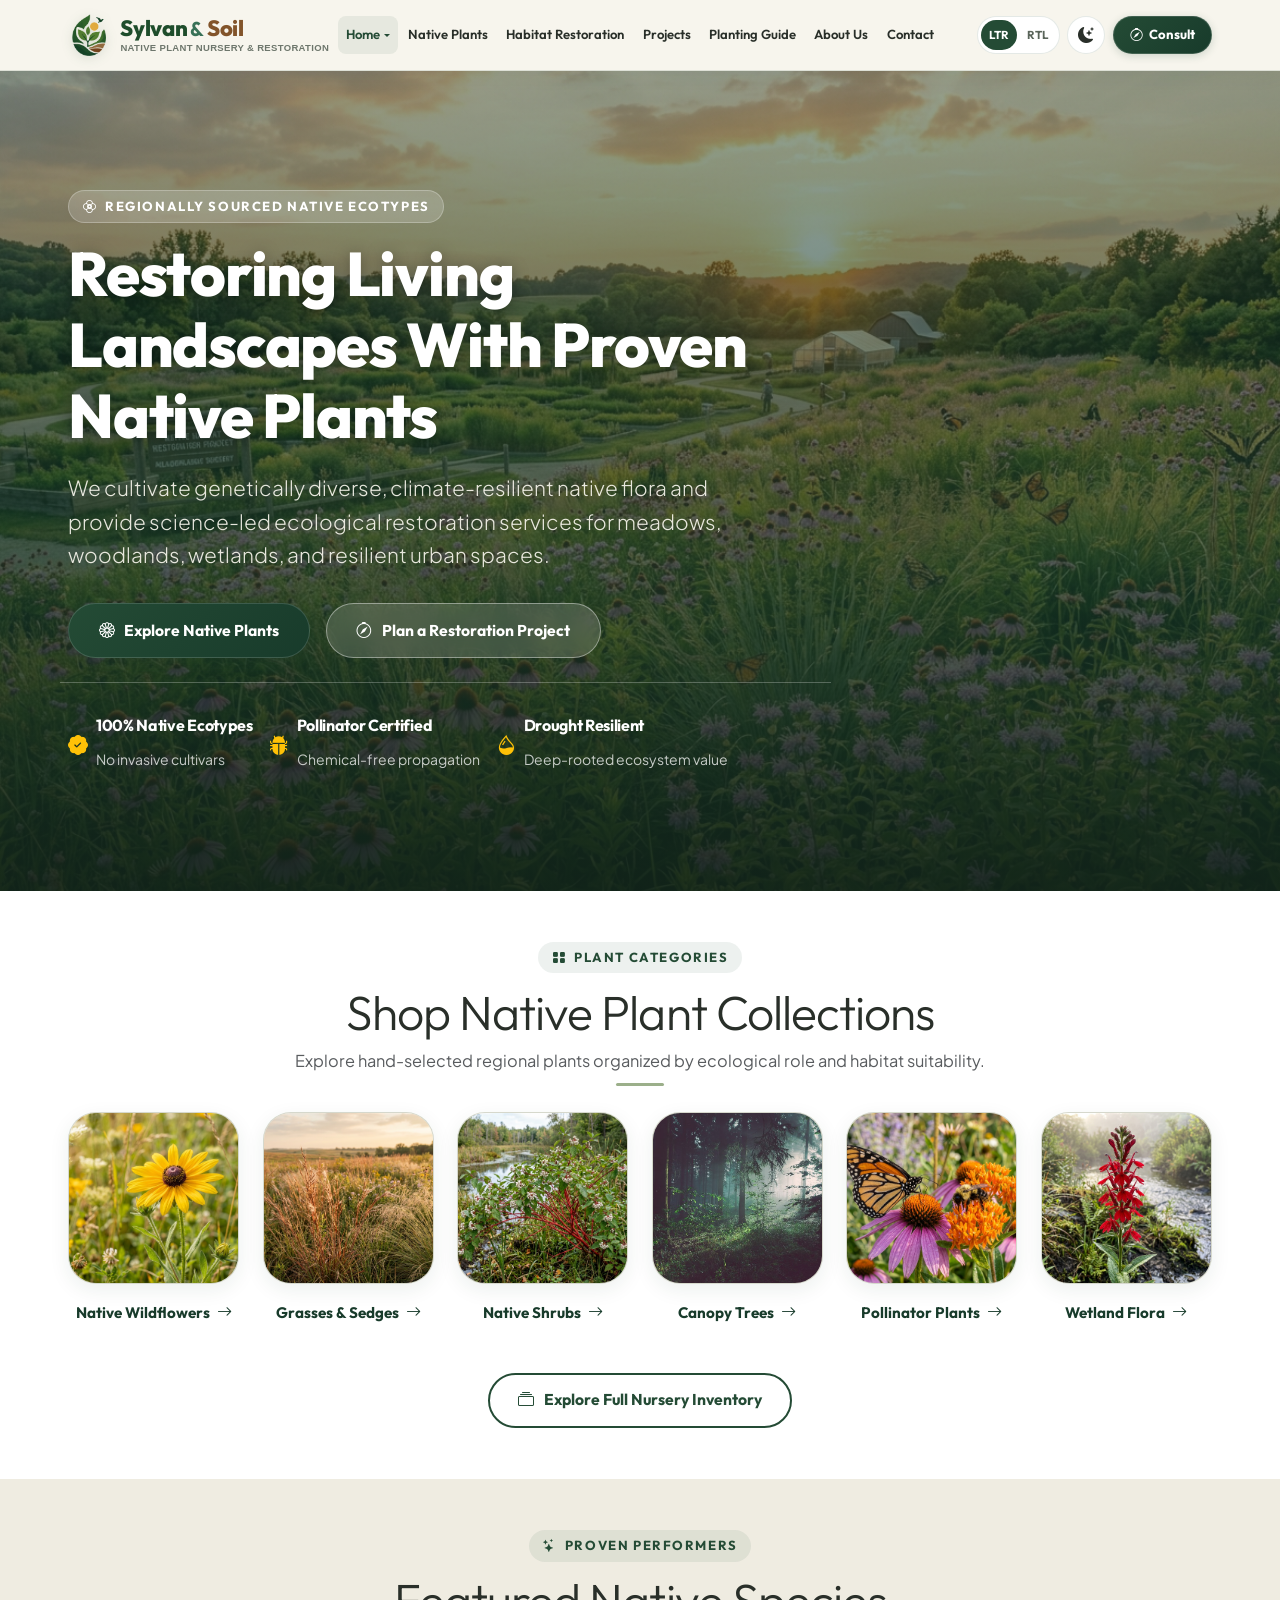
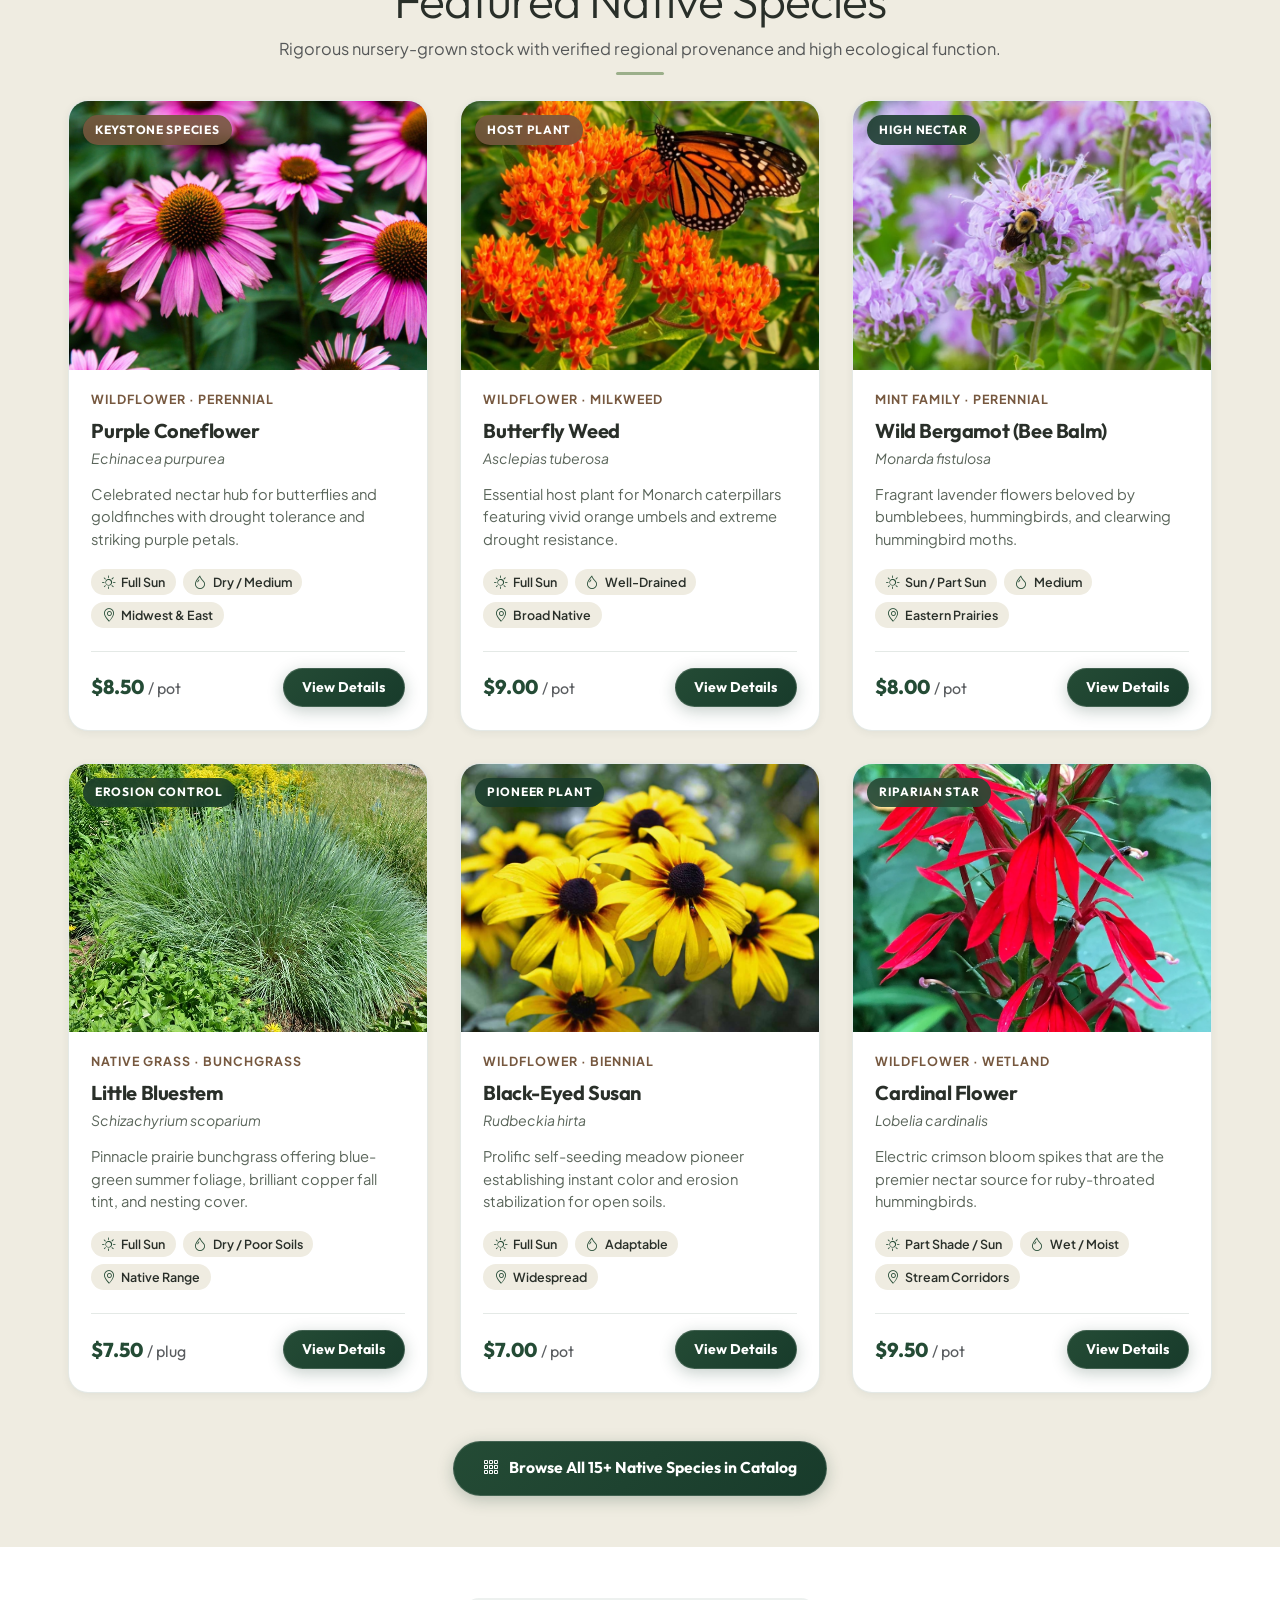
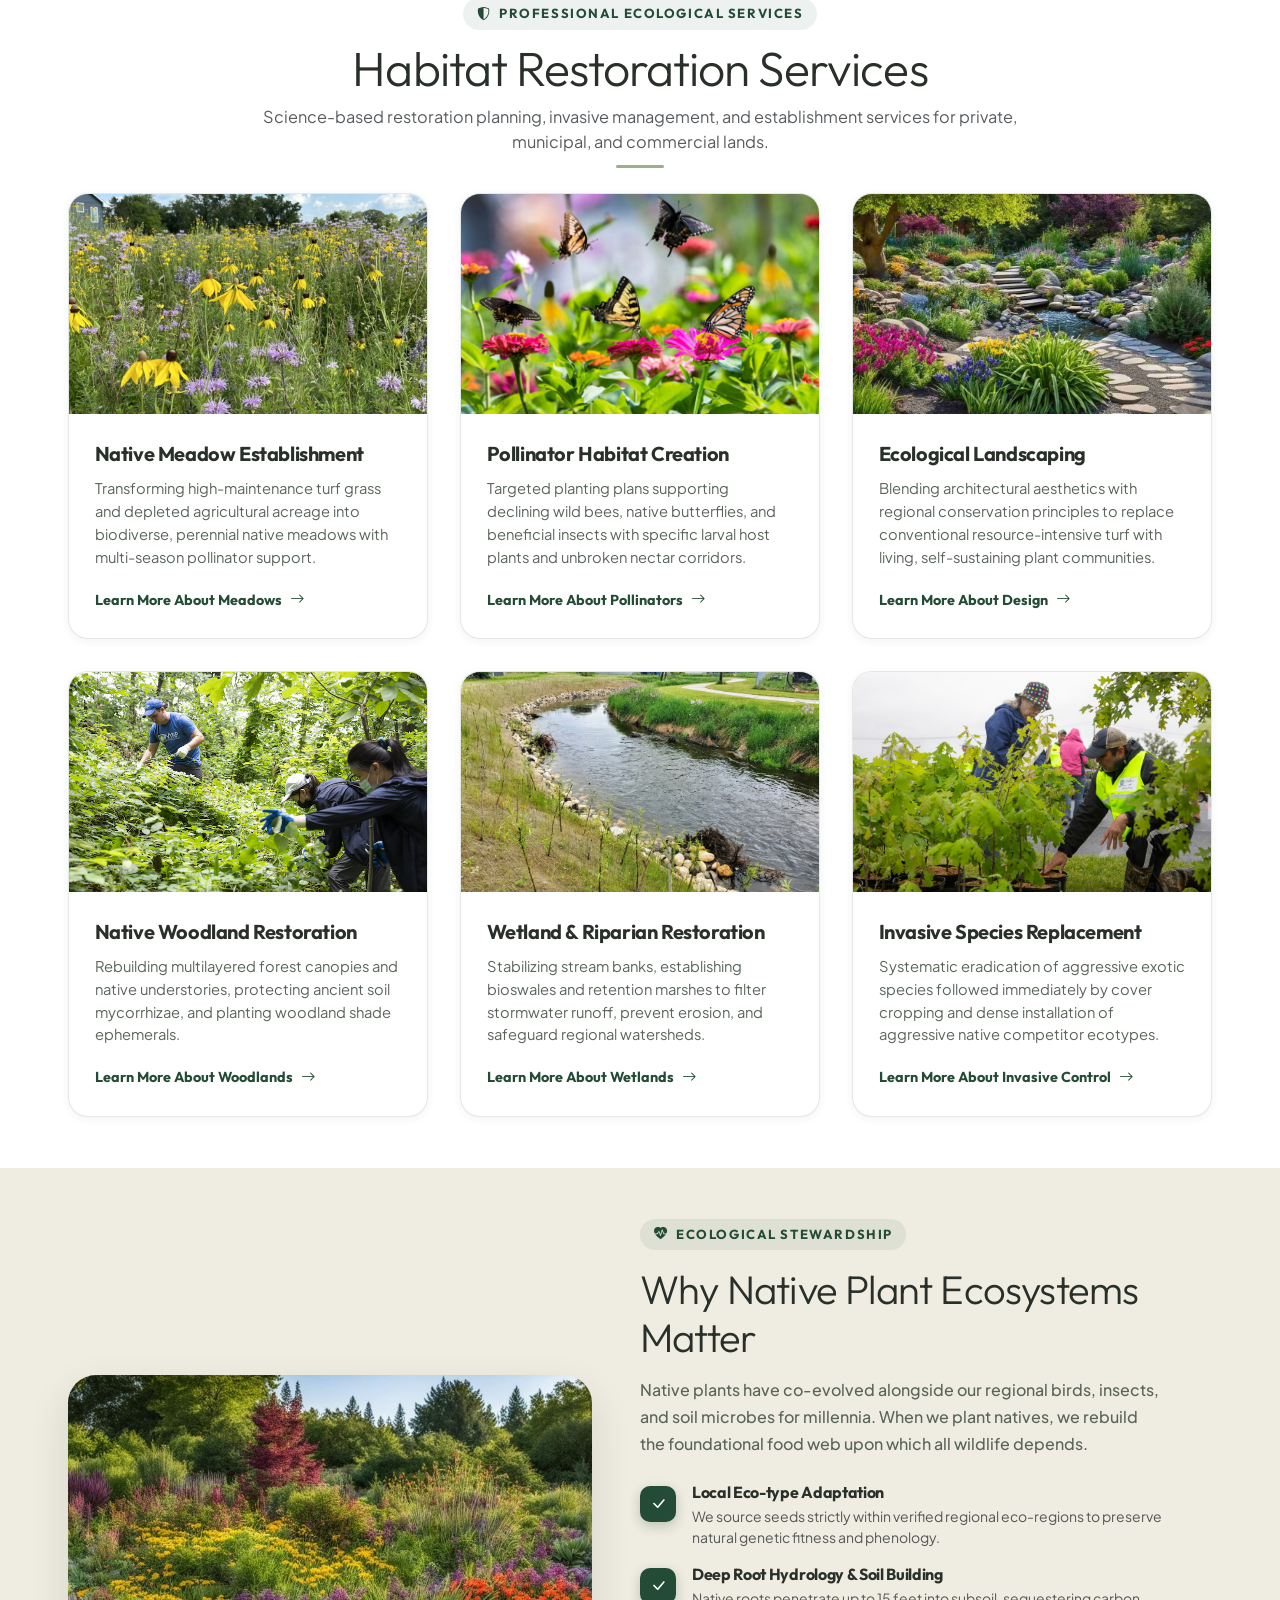
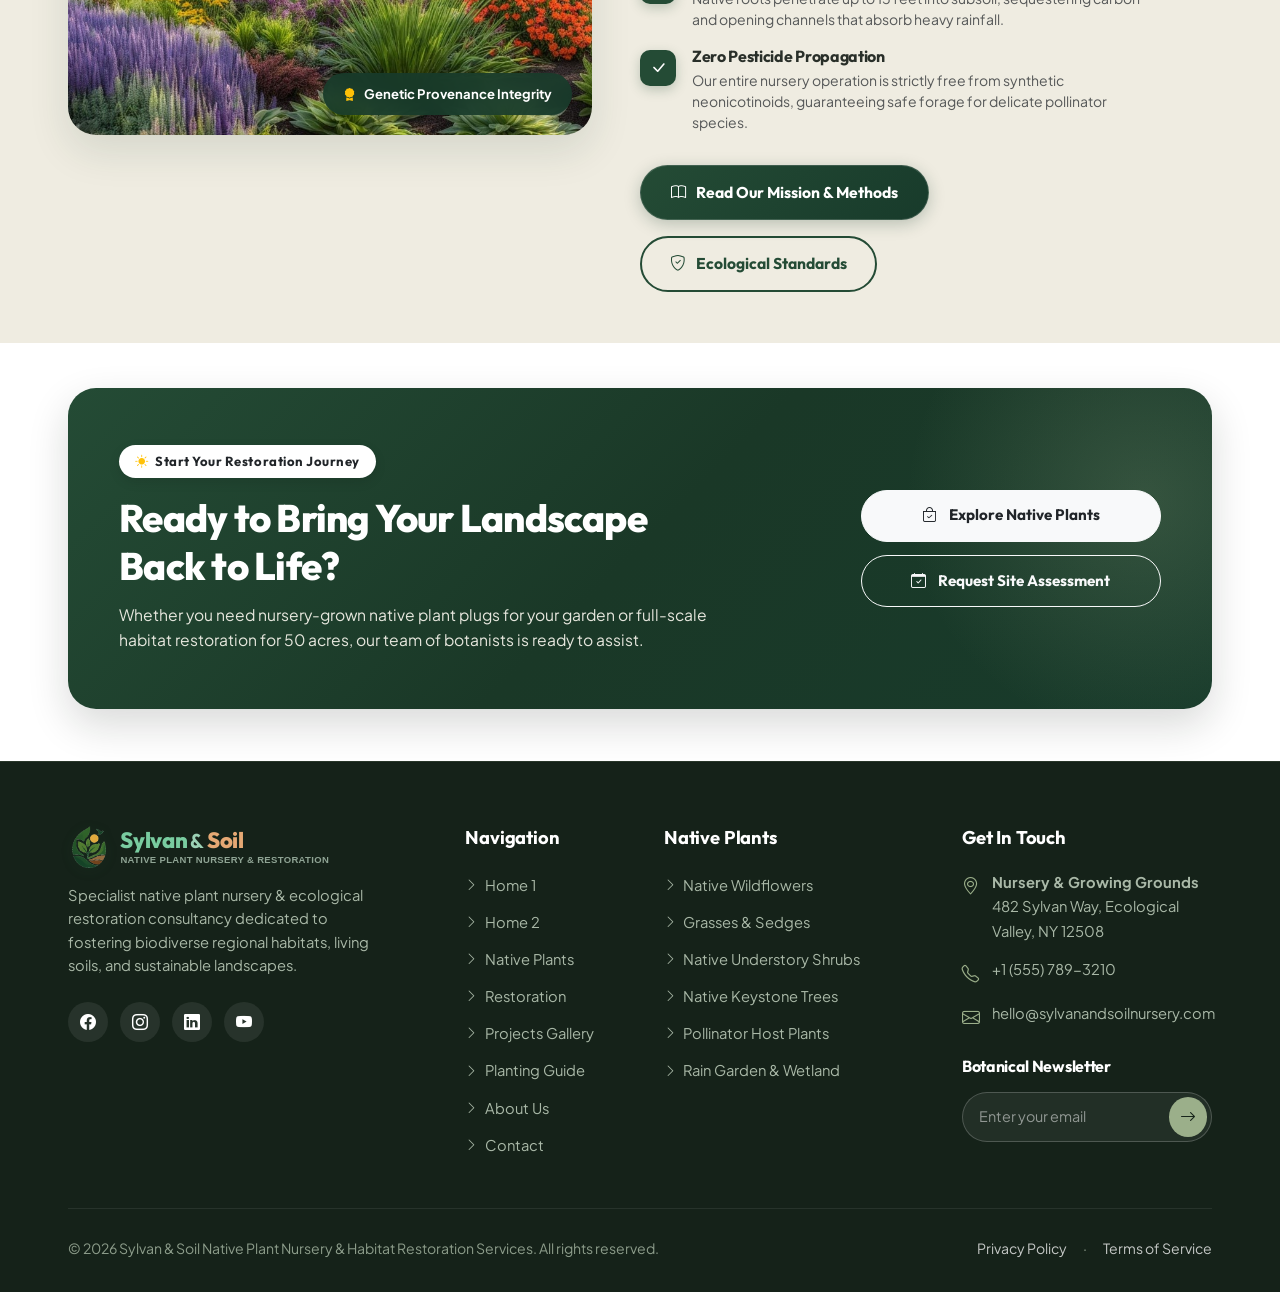
==== index.html @ c36fe28b "first commit" ====
<!DOCTYPE html>
<html lang="en" data-bs-theme="light" dir="ltr">
<head>
  <meta charset="utf-8">
  <meta name="viewport" content="width=device-width, initial-scale=1">
  <title>Sylvan & Soil — Native Plant Nursery & Habitat Restoration Service</title>
  <meta name="description" content="Specialist native plant nursery cultivating regionally adapted wildflowers, grasses, shrubs, and trees, alongside comprehensive ecological habitat restoration services.">
  
  <!-- Favicon -->
  <link rel="icon" type="image/png" href="assets/images/favicon.png">

  <!-- Bootstrap 5 CSS -->
  <link href="https://cdn.jsdelivr.net/npm/bootstrap@5.3.3/dist/css/bootstrap.min.css" rel="stylesheet" id="mainBootstrapCss">
  <!-- Bootstrap Icons -->
  <link href="https://cdn.jsdelivr.net/npm/bootstrap-icons@1.11.3/font/bootstrap-icons.min.css" rel="stylesheet">
  
  <!-- Custom Core & Responsive Styles -->
  <link href="assets/css/style.css" rel="stylesheet">
  <link href="assets/css/responsive.css" rel="stylesheet">
</head>
<body>

  <!-- ================= ATTRACTIVE BOTANICAL PAGE LOADER ================= -->
  <div id="pageLoader" class="page-loader" aria-hidden="true">
    <div class="loader-container">
      <div class="loader-emblem-halo">
        <div class="loader-orbit-ring"></div>
        <div class="loader-pulse-glow"></div>
        <img src="assets/images/logo-emblem.png" alt="Sylvan &amp; Soil Logo Emblem" class="loader-emblem-art">
      </div>
      <div class="loader-brand-title">
        <span class="brand-sylvan">Sylvan</span><span class="brand-amp">&amp;</span><span class="brand-soil">Soil</span>
      </div>
      <div class="loader-tagline">Native Plant Nursery &amp; Habitat Restoration</div>
      <div class="loader-progress-track">
        <div class="loader-progress-bar"></div>
      </div>
    </div>
  </div>

    <!-- ================= HEADER & NAVIGATION ================= -->
  <header class="site-header">
    <nav class="navbar navbar-expand-xl">
      <div class="site-container">
        
        <!-- Brand Logo -->
        <a class="brand-logo" href="index.html">
          <img src="assets/images/logo-emblem.png" alt="Sylvan &amp; Soil Botanical Emblem" class="brand-emblem-art">
          <span class="brand-text-col">
            <span class="brand-heading"><span class="brand-sylvan">Sylvan</span> <span class="brand-amp">&amp;</span> <span class="brand-soil">Soil</span></span>
            <span class="brand-caption">Native Plant Nursery &amp; Restoration</span>
          </span>
        </a>

        <!-- Desktop Navigation Links (>= 1200px) -->
        <div class="collapse navbar-collapse justify-content-center d-none d-xl-flex" id="desktopNav">
          <ul class="navbar-nav align-items-center">
            <li class="nav-item dropdown">
              <a class="nav-link dropdown-toggle active" href="#" role="button" data-bs-toggle="dropdown" aria-expanded="false">
                Home
              </a>
              <ul class="dropdown-menu">
                <li><a class="dropdown-item active" href="index.html">Home 1 — Classic Nursery</a></li>
                <li><a class="dropdown-item " href="home-2.html">Home 2 — Ecological Restoration</a></li>
              </ul>
            </li>
            <li class="nav-item">
              <a class="nav-link " href="products.html">Native Plants</a>
            </li>
            <li class="nav-item">
              <a class="nav-link " href="habitat-restoration.html">Habitat Restoration</a>
            </li>
            <li class="nav-item">
              <a class="nav-link " href="projects.html">Projects</a>
            </li>
            <li class="nav-item">
              <a class="nav-link " href="planting-guide.html">Planting Guide</a>
            </li>
            <li class="nav-item">
              <a class="nav-link " href="about.html">About Us</a>
            </li>
            <li class="nav-item">
              <a class="nav-link " href="contact.html">Contact</a>
            </li>
          </ul>
        </div>

        <!-- Header Actions: Theme, LTR/RTL, CTA, Mobile Trigger -->
        <div class="header-actions">
          <!-- LTR/RTL Toggle (Desktop Only) -->
          <button type="button" class="nav-dir-btn d-none d-xl-inline-flex" data-dir-switch aria-label="Toggle text direction (LTR / RTL)" title="Switch Layout Direction">
            <span class="dir-toggle-track">
              <span class="dir-toggle-opt dir-opt-ltr active">LTR</span>
              <span class="dir-toggle-opt dir-opt-rtl">RTL</span>
            </span>
          </button>

          <!-- Dark Mode Toggle (Desktop Only) -->
          <button type="button" class="nav-icon-btn d-none d-xl-inline-flex" data-theme-switch aria-label="Toggle light and dark mode" title="Toggle Theme">
            <i class="bi bi-moon-stars-fill"></i>
          </button>

          <!-- Desktop Consultation CTA (Desktop Only) -->
          <a class="btn-botanical btn-sm-botanical d-none d-xl-inline-flex" href="contact.html"><i class="bi bi-compass"></i> Consult</a>

          <!-- Mobile Menu Hamburger Trigger (Mobile & Tablet < 1200px Only) -->
          <button type="button" class="nav-icon-btn mobile-nav-trigger d-xl-none" data-bs-toggle="offcanvas" data-bs-target="#mobileMenu" aria-label="Open navigation menu">
            <i class="bi bi-list fs-4"></i>
          </button>
        </div>

      </div>
    </nav>
  </header>

      <!-- ================= MOBILE MENU OFFCANVAS ================= -->
  <div class="offcanvas offcanvas-end mobile-menu-offcanvas" tabindex="-1" id="mobileMenu" aria-labelledby="mobileMenuLabel">
    <div class="offcanvas-header border-bottom">
      <a class="brand-logo" href="index.html">
        <img src="assets/images/logo-emblem.png" alt="Sylvan &amp; Soil Botanical Emblem" class="brand-emblem-art">
        <span class="brand-text-col">
          <span class="brand-heading"><span class="brand-sylvan">Sylvan</span> <span class="brand-amp">&amp;</span> <span class="brand-soil">Soil</span></span>
          <span class="brand-caption">Native Plant Nursery &amp; Restoration</span>
        </span>
      </a>
      <button type="button" class="btn-close" data-bs-dismiss="offcanvas" aria-label="Close"></button>
    </div>
    <div class="offcanvas-body d-flex flex-column justify-content-between p-4">
      <div class="mobile-nav-wrapper">
        <ul class="navbar-nav gap-2">
          <li class="nav-item">
            <a class="mobile-nav-link d-flex align-items-center justify-content-between collapsed active" data-bs-toggle="collapse" href="#mobileHomeSub" role="button" aria-expanded="false">
              <span><i class="bi bi-house-door me-2 text-forest"></i> Home</span>
              <i class="bi bi-chevron-down small"></i>
            </a>
            <div class="collapse" id="mobileHomeSub">
              <div class="ps-3 pt-2 pb-1 d-flex flex-column gap-1 border-start ms-3 my-1">
                <a class="mobile-sublink active" href="index.html"><i class="bi bi-flower2 me-2"></i> Home 1 — Classic Nursery</a>
                <a class="mobile-sublink " href="home-2.html"><i class="bi bi-tree me-2"></i> Home 2 — Ecological Restoration</a>
              </div>
            </div>
          </li>
          <li class="nav-item">
            <a class="mobile-nav-link " href="products.html"><i class="bi bi-grid me-2 text-forest"></i> Native Plants</a>
          </li>
          <li class="nav-item">
            <a class="mobile-nav-link " href="habitat-restoration.html"><i class="bi bi-shield-check me-2 text-forest"></i> Habitat Restoration</a>
          </li>
          <li class="nav-item">
            <a class="mobile-nav-link " href="projects.html"><i class="bi bi-images me-2 text-forest"></i> Projects</a>
          </li>
          <li class="nav-item">
            <a class="mobile-nav-link " href="planting-guide.html"><i class="bi bi-journal-bookmark me-2 text-forest"></i> Planting Guide</a>
          </li>
          <li class="nav-item">
            <a class="mobile-nav-link " href="about.html"><i class="bi bi-info-circle me-2 text-forest"></i> About Us</a>
          </li>
          <li class="nav-item">
            <a class="mobile-nav-link " href="contact.html"><i class="bi bi-envelope me-2 text-forest"></i> Contact</a>
          </li>
        </ul>
      </div>

      <!-- Mobile Actions Panel (Buttons Only, Perfectly Centered) -->
      <div class="mobile-menu-footer pt-3 border-top mt-4">
        <div class="mobile-controls-panel mb-3 d-flex align-items-center justify-content-center gap-3 py-2">
          <!-- Theme Toggle Button -->
          <button type="button" class="nav-icon-btn" data-theme-switch aria-label="Toggle light and dark mode" title="Toggle Theme">
            <i class="bi bi-moon-stars-fill"></i>
          </button>

          <!-- LTR / RTL Direction Toggle Button -->
          <button type="button" class="nav-dir-btn" data-dir-switch aria-label="Toggle text direction (LTR / RTL)" title="Switch Layout Direction">
            <span class="dir-toggle-track">
              <span class="dir-toggle-opt dir-opt-ltr active">LTR</span>
              <span class="dir-toggle-opt dir-opt-rtl">RTL</span>
            </span>
          </button>
        </div>

        <a class="btn-botanical w-100 justify-content-center py-2" href="contact.html">
          <i class="bi bi-compass"></i> Schedule Consultation
        </a>
      </div>
    </div>
  </div>

  <main>
    <!-- ================= SECTION 1: FULL-SCREEN HERO ================= -->
    <section class="hero-fullscreen" id="heroHome1">
      <div class="hero-bg-layer" style="background-image: url('assets/images/hero/hero-home1.jpg');"></div>
      <div class="hero-overlay"></div>
      
      <div class="site-container hero-fullscreen-content">
        <div class="row align-items-center">
          <div class="col-lg-9 col-xl-8">
            <span class="site-eyebrow text-white mb-3" style="background: rgba(255,255,255,0.18); border: 1px solid rgba(255,255,255,0.25);">
              <i class="bi bi-flower2"></i> Regionally Sourced Native Ecotypes
            </span>
            <h1>Restoring Living Landscapes With Proven Native Plants</h1>
            <p class="lead">
              We cultivate genetically diverse, climate-resilient native flora and provide science-led ecological restoration services for meadows, woodlands, wetlands, and resilient urban spaces.
            </p>
            <div class="d-flex flex-wrap gap-3 hero-btns">
              <a href="products.html" class="btn-botanical">
                <i class="bi bi-flower1"></i> Explore Native Plants
              </a>
              <a href="contact.html" class="btn-hero-light">
                <i class="bi bi-compass"></i> Plan a Restoration Project
              </a>
            </div>

            <!-- Eco Impact Highlights -->
            <div class="row g-3 mt-4 pt-3 border-top border-white border-opacity-25">
              <div class="col-auto">
                <div class="d-flex align-items-center gap-2">
                  <i class="bi bi-patch-check-fill text-warning fs-5"></i>
                  <div>
                    <strong class="d-block text-white font-display">100% Native Ecotypes</strong>
                    <small class="text-white text-opacity-75">No invasive cultivars</small>
                  </div>
                </div>
              </div>
              <div class="col-auto">
                <div class="d-flex align-items-center gap-2">
                  <i class="bi bi-bug-fill text-warning fs-5"></i>
                  <div>
                    <strong class="d-block text-white font-display">Pollinator Certified</strong>
                    <small class="text-white text-opacity-75">Chemical-free propagation</small>
                  </div>
                </div>
              </div>
              <div class="col-auto">
                <div class="d-flex align-items-center gap-2">
                  <i class="bi bi-droplet-half text-warning fs-5"></i>
                  <div>
                    <strong class="d-block text-white font-display">Drought Resilient</strong>
                    <small class="text-white text-opacity-75">Deep-rooted ecosystem value</small>
                  </div>
                </div>
              </div>
            </div>

          </div>
        </div>
      </div>
    </section>

    <!-- ================= SECTION 2: SHOP NATIVE PLANT COLLECTIONS ================= -->
    <section class="site-section bg-surface" id="collections">
      <div class="site-container">
        
        <div class="site-section-head text-center">
          <span class="site-eyebrow"><i class="bi bi-grid-fill"></i> Plant Categories</span>
          <h2 class="display-5">Shop Native Plant Collections</h2>
          <p class="text-muted">Explore hand-selected regional plants organized by ecological role and habitat suitability.</p>
          <div class="site-divider"></div>
        </div>

        <div class="category-pill-grid">
          
          <!-- Card 1: Wildflowers -->
          <a href="products.html?type=wildflower" class="cat-pill-card">
            <div class="cat-pill-media">
              <img src="assets/images/categories/cat-wildflowers.jpg" alt="Native Wildflowers" loading="lazy">
            </div>
            <div class="cat-pill-label">
              <span>Native Wildflowers</span>
              <i class="bi bi-arrow-right"></i>
            </div>
          </a>

          <!-- Card 2: Grasses & Sedges -->
          <a href="products.html?type=grass" class="cat-pill-card">
            <div class="cat-pill-media">
              <img src="assets/images/categories/cat-grasses.jpg" alt="Native Grasses and Sedges" loading="lazy">
            </div>
            <div class="cat-pill-label">
              <span>Grasses &amp; Sedges</span>
              <i class="bi bi-arrow-right"></i>
            </div>
          </a>

          <!-- Card 3: Native Shrubs -->
          <a href="products.html?type=shrub" class="cat-pill-card">
            <div class="cat-pill-media">
              <img src="assets/images/categories/cat-shrubs.jpg" alt="Native Shrubs" loading="lazy">
            </div>
            <div class="cat-pill-label">
              <span>Native Shrubs</span>
              <i class="bi bi-arrow-right"></i>
            </div>
          </a>

          <!-- Card 4: Canopy Trees -->
          <a href="products.html?type=tree" class="cat-pill-card">
            <div class="cat-pill-media">
              <img src="assets/images/categories/cat-trees.jpg" alt="Canopy Trees" loading="lazy">
            </div>
            <div class="cat-pill-label">
              <span>Canopy Trees</span>
              <i class="bi bi-arrow-right"></i>
            </div>
          </a>

          <!-- Card 5: Pollinator Plants -->
          <a href="products.html?type=pollinator" class="cat-pill-card">
            <div class="cat-pill-media">
              <img src="assets/images/categories/cat-pollinators.jpg" alt="Pollinator Host Plants" loading="lazy">
            </div>
            <div class="cat-pill-label">
              <span>Pollinator Plants</span>
              <i class="bi bi-arrow-right"></i>
            </div>
          </a>

          <!-- Card 6: Wetland Flora -->
          <a href="products.html?type=wetland" class="cat-pill-card">
            <div class="cat-pill-media">
              <img src="assets/images/categories/cat-wetland.jpg" alt="Wetland and Rain Garden Flora" loading="lazy">
            </div>
            <div class="cat-pill-label">
              <span>Wetland Flora</span>
              <i class="bi bi-arrow-right"></i>
            </div>
          </a>

        </div>

        <div class="text-center mt-5">
          <a href="products.html" class="btn-outline-botanical">
            <i class="bi bi-collection"></i> Explore Full Nursery Inventory
          </a>
        </div>

      </div>
    </section>

    <!-- ================= SECTION 3: FEATURED NATIVE PLANTS ================= -->
    <section class="site-section bg-muted-soft" id="featuredPlants">
      <div class="site-container">
        
        <div class="site-section-head text-center">
          <span class="site-eyebrow"><i class="bi bi-stars"></i> Proven Performers</span>
          <h2 class="display-5">Featured Native Species</h2>
          <p class="text-muted">Rigorous nursery-grown stock with verified regional provenance and high ecological function.</p>
          <div class="site-divider"></div>
        </div>

        <div class="product-grid">

          <!-- Product Card 1: Purple Coneflower -->
          <div class="product-card">
            <div class="product-media">
              <img src="assets/images/products/echinacea-purpurea.jpg" alt="Purple Coneflower Echinacea purpurea in bloom" loading="eager">
              <span class="product-badge badge-pollinator">Keystone Species</span>
            </div>
            <div class="product-body">
              <span class="product-species-tag">Wildflower · Perennial</span>
              <h3 class="product-title">Purple Coneflower</h3>
              <div class="product-botanical-name">Echinacea purpurea</div>
              <p class="product-desc">Celebrated nectar hub for butterflies and goldfinches with drought tolerance and striking purple petals.</p>
              <div class="product-specs">
                <span class="spec-pill"><i class="bi bi-sun"></i> Full Sun</span>
                <span class="spec-pill"><i class="bi bi-droplet"></i> Dry / Medium</span>
                <span class="spec-pill"><i class="bi bi-geo-alt"></i> Midwest &amp; East</span>
              </div>
              <div class="product-footer">
                <span class="product-price">$8.50 <small class="text-muted fs-6 fw-normal">/ pot</small></span>
                <a href="product-details.html" class="btn-botanical btn-sm-botanical">View Details</a>
              </div>
            </div>
          </div>

          <!-- Product Card 2: Butterfly Weed -->
          <div class="product-card">
            <div class="product-media">
              <img src="assets/images/products/asclepias-tuberosa.jpg" alt="Butterfly Weed Asclepias tuberosa vibrant orange blooms" loading="eager">
              <span class="product-badge badge-pollinator">Host Plant</span>
            </div>
            <div class="product-body">
              <span class="product-species-tag">Wildflower · Milkweed</span>
              <h3 class="product-title">Butterfly Weed</h3>
              <div class="product-botanical-name">Asclepias tuberosa</div>
              <p class="product-desc">Essential host plant for Monarch caterpillars featuring vivid orange umbels and extreme drought resistance.</p>
              <div class="product-specs">
                <span class="spec-pill"><i class="bi bi-sun"></i> Full Sun</span>
                <span class="spec-pill"><i class="bi bi-droplet"></i> Well-Drained</span>
                <span class="spec-pill"><i class="bi bi-geo-alt"></i> Broad Native</span>
              </div>
              <div class="product-footer">
                <span class="product-price">$9.00 <small class="text-muted fs-6 fw-normal">/ pot</small></span>
                <a href="product-details.html" class="btn-botanical btn-sm-botanical">View Details</a>
              </div>
            </div>
          </div>

          <!-- Product Card 3: Wild Bergamot -->
          <div class="product-card">
            <div class="product-media">
              <img src="assets/images/products/monarda-fistulosa.jpg" alt="Wild Bergamot Monarda fistulosa lavender blossoms" loading="eager">
              <span class="product-badge">High Nectar</span>
            </div>
            <div class="product-body">
              <span class="product-species-tag">Mint Family · Perennial</span>
              <h3 class="product-title">Wild Bergamot (Bee Balm)</h3>
              <div class="product-botanical-name">Monarda fistulosa</div>
              <p class="product-desc">Fragrant lavender flowers beloved by bumblebees, hummingbirds, and clearwing hummingbird moths.</p>
              <div class="product-specs">
                <span class="spec-pill"><i class="bi bi-sun"></i> Sun / Part Sun</span>
                <span class="spec-pill"><i class="bi bi-droplet"></i> Medium</span>
                <span class="spec-pill"><i class="bi bi-geo-alt"></i> Eastern Prairies</span>
              </div>
              <div class="product-footer">
                <span class="product-price">$8.00 <small class="text-muted fs-6 fw-normal">/ pot</small></span>
                <a href="product-details.html" class="btn-botanical btn-sm-botanical">View Details</a>
              </div>
            </div>
          </div>

          <!-- Product Card 4: Little Bluestem -->
          <div class="product-card">
            <div class="product-media">
              <img src="assets/images/products/schizachyrium-scoparium.jpg" alt="Little Bluestem native grass in autumn color" loading="eager">
              <span class="product-badge">Erosion Control</span>
            </div>
            <div class="product-body">
              <span class="product-species-tag">Native Grass · Bunchgrass</span>
              <h3 class="product-title">Little Bluestem</h3>
              <div class="product-botanical-name">Schizachyrium scoparium</div>
              <p class="product-desc">Pinnacle prairie bunchgrass offering blue-green summer foliage, brilliant copper fall tint, and nesting cover.</p>
              <div class="product-specs">
                <span class="spec-pill"><i class="bi bi-sun"></i> Full Sun</span>
                <span class="spec-pill"><i class="bi bi-droplet"></i> Dry / Poor Soils</span>
                <span class="spec-pill"><i class="bi bi-geo-alt"></i> Native Range</span>
              </div>
              <div class="product-footer">
                <span class="product-price">$7.50 <small class="text-muted fs-6 fw-normal">/ plug</small></span>
                <a href="product-details.html" class="btn-botanical btn-sm-botanical">View Details</a>
              </div>
            </div>
          </div>

          <!-- Product Card 5: Black-Eyed Susan -->
          <div class="product-card">
            <div class="product-media">
              <img src="assets/images/products/rudbeckia-hirta.jpg" alt="Black-Eyed Susan golden yellow flowers" loading="eager">
              <span class="product-badge">Pioneer Plant</span>
            </div>
            <div class="product-body">
              <span class="product-species-tag">Wildflower · Biennial</span>
              <h3 class="product-title">Black-Eyed Susan</h3>
              <div class="product-botanical-name">Rudbeckia hirta</div>
              <p class="product-desc">Prolific self-seeding meadow pioneer establishing instant color and erosion stabilization for open soils.</p>
              <div class="product-specs">
                <span class="spec-pill"><i class="bi bi-sun"></i> Full Sun</span>
                <span class="spec-pill"><i class="bi bi-droplet"></i> Adaptable</span>
                <span class="spec-pill"><i class="bi bi-geo-alt"></i> Widespread</span>
              </div>
              <div class="product-footer">
                <span class="product-price">$7.00 <small class="text-muted fs-6 fw-normal">/ pot</small></span>
                <a href="product-details.html" class="btn-botanical btn-sm-botanical">View Details</a>
              </div>
            </div>
          </div>

          <!-- Product Card 6: Cardinal Flower -->
          <div class="product-card">
            <div class="product-media">
              <img src="assets/images/products/lobelia-cardinalis.jpg" alt="Cardinal Flower Lobelia cardinalis intense scarlet spike" loading="eager">
              <span class="product-badge badge-wetland">Riparian Star</span>
            </div>
            <div class="product-body">
              <span class="product-species-tag">Wildflower · Wetland</span>
              <h3 class="product-title">Cardinal Flower</h3>
              <div class="product-botanical-name">Lobelia cardinalis</div>
              <p class="product-desc">Electric crimson bloom spikes that are the premier nectar source for ruby-throated hummingbirds.</p>
              <div class="product-specs">
                <span class="spec-pill"><i class="bi bi-sun"></i> Part Shade / Sun</span>
                <span class="spec-pill"><i class="bi bi-droplet"></i> Wet / Moist</span>
                <span class="spec-pill"><i class="bi bi-geo-alt"></i> Stream Corridors</span>
              </div>
              <div class="product-footer">
                <span class="product-price">$9.50 <small class="text-muted fs-6 fw-normal">/ pot</small></span>
                <a href="product-details.html" class="btn-botanical btn-sm-botanical">View Details</a>
              </div>
            </div>
          </div>

        </div>

        <div class="text-center mt-5">
          <a href="products.html" class="btn-botanical">
            <i class="bi bi-grid-3x3-gap"></i> Browse All 15+ Native Species in Catalog
          </a>
        </div>

      </div>
    </section>

    <!-- ================= SECTION 4: HABITAT RESTORATION SERVICES ================= -->
    <section class="site-section bg-surface" id="services">
      <div class="site-container">

        <div class="site-section-head text-center">
          <span class="site-eyebrow"><i class="bi bi-shield-shaded"></i> Professional Ecological Services</span>
          <h2 class="display-5">Habitat Restoration Services</h2>
          <p class="text-muted">Science-based restoration planning, invasive management, and establishment services for private, municipal, and commercial lands.</p>
          <div class="site-divider"></div>
        </div>

        <div class="service-grid">

          <!-- Service 1: Meadow Establishment -->
          <div class="service-card">
            <div class="service-media">
              <img src="assets/images/services/meadow-restoration.jpg" alt="Native meadow restoration field" loading="eager">
            </div>
            <div class="service-body">
              <h3 class="service-title">Native Meadow Establishment</h3>
              <p class="service-desc">Transforming high-maintenance turf grass and depleted agricultural acreage into biodiverse, perennial native meadows with multi-season pollinator support.</p>
              <a href="habitat-restoration.html" class="service-link">
                Learn More About Meadows <i class="bi bi-arrow-right"></i>
              </a>
            </div>
          </div>

          <!-- Service 2: Pollinator Habitat Creation -->
          <div class="service-card">
            <div class="service-media">
              <img src="assets/images/services/pollinator-habitat.jpg" alt="Pollinator garden landscape design" loading="eager">
            </div>
            <div class="service-body">
              <h3 class="service-title">Pollinator Habitat Creation</h3>
              <p class="service-desc">Targeted planting plans supporting declining wild bees, native butterflies, and beneficial insects with specific larval host plants and unbroken nectar corridors.</p>
              <a href="habitat-restoration.html" class="service-link">
                Learn More About Pollinators <i class="bi bi-arrow-right"></i>
              </a>
            </div>
          </div>

          <!-- Service 3: Ecological Landscaping -->
          <div class="service-card">
            <div class="service-media">
              <img src="assets/images/services/ecological-landscaping.jpg" alt="Naturalistic residential landscape with native plants" loading="eager">
            </div>
            <div class="service-body">
              <h3 class="service-title">Ecological Landscaping</h3>
              <p class="service-desc">Blending architectural aesthetics with regional conservation principles to replace conventional resource-intensive turf with living, self-sustaining plant communities.</p>
              <a href="habitat-restoration.html" class="service-link">
                Learn More About Design <i class="bi bi-arrow-right"></i>
              </a>
            </div>
          </div>

          <!-- Service 4: Woodland Restoration -->
          <div class="service-card">
            <div class="service-media">
              <img src="assets/images/services/woodland-planting.jpg" alt="Native woodland restoration understory" loading="eager">
            </div>
            <div class="service-body">
              <h3 class="service-title">Native Woodland Restoration</h3>
              <p class="service-desc">Rebuilding multilayered forest canopies and native understories, protecting ancient soil mycorrhizae, and planting woodland shade ephemerals.</p>
              <a href="habitat-restoration.html" class="service-link">
                Learn More About Woodlands <i class="bi bi-arrow-right"></i>
              </a>
            </div>
          </div>

          <!-- Service 5: Wetland & Riparian -->
          <div class="service-card">
            <div class="service-media">
              <img src="assets/images/services/wetland-riparian.jpg" alt="Riparian shoreline restoration project" loading="eager">
            </div>
            <div class="service-body">
              <h3 class="service-title">Wetland &amp; Riparian Restoration</h3>
              <p class="service-desc">Stabilizing stream banks, establishing bioswales and retention marshes to filter stormwater runoff, prevent erosion, and safeguard regional watersheds.</p>
              <a href="habitat-restoration.html" class="service-link">
                Learn More About Wetlands <i class="bi bi-arrow-right"></i>
              </a>
            </div>
          </div>

          <!-- Service 6: Invasive Replacement -->
          <div class="service-card">
            <div class="service-media">
              <img src="assets/images/services/invasive-replacement.jpg" alt="Invasive removal and replanting native species" loading="eager">
            </div>
            <div class="service-body">
              <h3 class="service-title">Invasive Species Replacement</h3>
              <p class="service-desc">Systematic eradication of aggressive exotic species followed immediately by cover cropping and dense installation of aggressive native competitor ecotypes.</p>
              <a href="habitat-restoration.html" class="service-link">
                Learn More About Invasive Control <i class="bi bi-arrow-right"></i>
              </a>
            </div>
          </div>

        </div>

      </div>
    </section>

    <!-- ================= SECTION 5: OUR CONSERVATION APPROACH ================= -->
    <section class="site-section bg-muted-soft" id="conservationApproach">
      <div class="site-container">
        
        <div class="editorial-wrap row align-items-center g-5">
          
          <div class="col-lg-6">
            <div class="editorial-media">
              <img src="assets/images/about/team-fieldwork.jpg" alt="Restoration ecologist surveying native plant community in field" loading="eager">
              <div class="editorial-badge">
                <i class="bi bi-award-fill text-warning"></i> Genetic Provenance Integrity
              </div>
            </div>
          </div>

          <div class="col-lg-6">
            <span class="site-eyebrow"><i class="bi bi-heart-pulse-fill"></i> Ecological Stewardship</span>
            <h2 class="display-6 mt-2 mb-3">Why Native Plant Ecosystems Matter</h2>
            <p class="editorial-lead mb-4">
              Native plants have co-evolved alongside our regional birds, insects, and soil microbes for millennia. When we plant natives, we rebuild the foundational food web upon which all wildlife depends.
            </p>

            <div class="d-flex flex-column gap-3 mb-4">
              <div class="d-flex align-items-start gap-3">
                <div class="brand-mark mt-1" style="width:36px;height:36px;min-width:36px;font-size:1.05rem;background:var(--color-forest);border-radius:10px;">
                  <i class="bi bi-check-lg"></i>
                </div>
                <div>
                  <strong class="font-display d-block text-main mb-1">Local Eco-type Adaptation</strong>
                  <span class="text-muted small lh-base d-block">We source seeds strictly within verified regional eco-regions to preserve natural genetic fitness and phenology.</span>
                </div>
              </div>

              <div class="d-flex align-items-start gap-3">
                <div class="brand-mark mt-1" style="width:36px;height:36px;min-width:36px;font-size:1.05rem;background:var(--color-forest);border-radius:10px;">
                  <i class="bi bi-check-lg"></i>
                </div>
                <div>
                  <strong class="font-display d-block text-main mb-1">Deep Root Hydrology &amp; Soil Building</strong>
                  <span class="text-muted small lh-base d-block">Native roots penetrate up to 15 feet into subsoil, sequestering carbon and opening channels that absorb heavy rainfall.</span>
                </div>
              </div>

              <div class="d-flex align-items-start gap-3">
                <div class="brand-mark mt-1" style="width:36px;height:36px;min-width:36px;font-size:1.05rem;background:var(--color-forest);border-radius:10px;">
                  <i class="bi bi-check-lg"></i>
                </div>
                <div>
                  <strong class="font-display d-block text-main mb-1">Zero Pesticide Propagation</strong>
                  <span class="text-muted small lh-base d-block">Our entire nursery operation is strictly free from synthetic neonicotinoids, guaranteeing safe forage for delicate pollinator species.</span>
                </div>
              </div>
            </div>

            <div class="d-flex flex-wrap align-items-center gap-3 pt-2">
              <a href="about.html" class="btn-botanical">
                <i class="bi bi-book"></i> Read Our Mission &amp; Methods
              </a>
              <a href="habitat-restoration.html" class="btn-outline-botanical">
                <i class="bi bi-shield-check"></i> Ecological Standards
              </a>
            </div>
          </div>

        </div>

      </div>
    </section>

    <!-- ================= SECTION 6: FINAL CTA & COMPREHENSIVE FOOTER ================= -->
    <section class="site-section section-cta bg-surface" id="finalCtaFooter">
      <div class="site-container">
        
        <!-- CTA Banner -->
        <div class="cta-banner">
          <div class="row align-items-center justify-content-between g-4 position-relative" style="z-index: 2;">
            <div class="col-lg-7">
              <span class="badge bg-white text-dark font-display px-3 py-2 rounded-pill mb-2">
                <i class="bi bi-sun-fill text-warning"></i> Start Your Restoration Journey
              </span>
              <h2>Ready to Bring Your Landscape Back to Life?</h2>
              <p>
                Whether you need nursery-grown native plant plugs for your garden or full-scale habitat restoration for 50 acres, our team of botanists is ready to assist.
              </p>
            </div>
            <div class="col-lg-5 text-lg-end">
              <div class="cta-banner-btns">
                <a href="products.html" class="btn btn-light text-dark fw-bold rounded-pill">
                  <i class="bi bi-bag-check me-1"></i> Explore Native Plants
                </a>
                <a href="contact.html" class="btn btn-outline-light fw-bold rounded-pill">
                  <i class="bi bi-calendar-check me-1"></i> Request Site Assessment
                </a>
              </div>
            </div>
          </div>
        </div>

      </div>
    </section>
  </main>

  <!-- ================= COMPREHENSIVE FOOTER ================= -->
  <footer class="site-footer">
    <div class="site-container">
      <div class="row g-4 g-lg-5">
        
        <!-- Col 1: Brand Info -->
        <div class="col-lg-4">
          <a class="brand-logo text-white mb-3 d-inline-flex" href="index.html">
            <img src="assets/images/logo-emblem.png" alt="Sylvan &amp; Soil Botanical Emblem" class="brand-emblem-art">
            <span class="brand-text-col">
              <span class="brand-heading"><span class="brand-sylvan">Sylvan</span> <span class="brand-amp">&amp;</span> <span class="brand-soil">Soil</span></span>
              <span class="brand-caption">Native Plant Nursery &amp; Restoration</span>
            </span>
          </a>
          <p class="footer-brand-desc">
            Specialist native plant nursery &amp; ecological restoration consultancy dedicated to fostering biodiverse regional habitats, living soils, and sustainable landscapes.
          </p>
          <div class="footer-social-wrap" aria-label="Social connections">
            <a href="https://facebook.com" class="social-circle" aria-label="Facebook" target="_blank" rel="noopener"><i class="bi bi-facebook"></i></a>
            <a href="https://instagram.com" class="social-circle" aria-label="Instagram" target="_blank" rel="noopener"><i class="bi bi-instagram"></i></a>
            <a href="https://linkedin.com" class="social-circle" aria-label="LinkedIn" target="_blank" rel="noopener"><i class="bi bi-linkedin"></i></a>
            <a href="https://youtube.com" class="social-circle" aria-label="YouTube" target="_blank" rel="noopener"><i class="bi bi-youtube"></i></a>
          </div>
        </div>

        <!-- Col 2: Quick Links -->
        <div class="col-sm-6 col-lg-2">
          <h5>Navigation</h5>
          <ul class="footer-links">
            <li><a href="index.html" class="footer-link"><i class="bi bi-chevron-right small"></i> Home 1</a></li>
            <li><a href="home-2.html" class="footer-link"><i class="bi bi-chevron-right small"></i> Home 2</a></li>
            <li><a href="products.html" class="footer-link"><i class="bi bi-chevron-right small"></i> Native Plants</a></li>
            <li><a href="habitat-restoration.html" class="footer-link"><i class="bi bi-chevron-right small"></i> Restoration</a></li>
            <li><a href="projects.html" class="footer-link"><i class="bi bi-chevron-right small"></i> Projects Gallery</a></li>
            <li><a href="planting-guide.html" class="footer-link"><i class="bi bi-chevron-right small"></i> Planting Guide</a></li>
            <li><a href="about.html" class="footer-link"><i class="bi bi-chevron-right small"></i> About Us</a></li>
            <li><a href="contact.html" class="footer-link"><i class="bi bi-chevron-right small"></i> Contact</a></li>
          </ul>
        </div>

        <!-- Col 3: Categories & Services -->
        <div class="col-sm-6 col-lg-3">
          <h5>Native Plants</h5>
          <ul class="footer-links">
            <li><a href="products.html?type=wildflower" class="footer-link"><i class="bi bi-chevron-right small"></i> Native Wildflowers</a></li>
            <li><a href="products.html?type=grass" class="footer-link"><i class="bi bi-chevron-right small"></i> Grasses &amp; Sedges</a></li>
            <li><a href="products.html?type=shrub" class="footer-link"><i class="bi bi-chevron-right small"></i> Native Understory Shrubs</a></li>
            <li><a href="products.html?type=tree" class="footer-link"><i class="bi bi-chevron-right small"></i> Native Keystone Trees</a></li>
            <li><a href="products.html?type=pollinator" class="footer-link"><i class="bi bi-chevron-right small"></i> Pollinator Host Plants</a></li>
            <li><a href="products.html?type=wetland" class="footer-link"><i class="bi bi-chevron-right small"></i> Rain Garden &amp; Wetland</a></li>
          </ul>
        </div>

        <!-- Col 4: Contact & Newsletter -->
        <div class="col-lg-3">
          <h5>Get In Touch</h5>
          <div class="footer-contact-item">
            <i class="bi bi-geo-alt"></i>
            <div>
              <strong>Nursery &amp; Growing Grounds</strong><br>
              482 Sylvan Way, Ecological Valley, NY 12508
            </div>
          </div>
          <div class="footer-contact-item">
            <i class="bi bi-telephone"></i>
            <div>+1 (555) 789-3210</div>
          </div>
          <div class="footer-contact-item">
            <i class="bi bi-envelope"></i>
            <div>hello@sylvanandsoilnursery.com</div>
          </div>

          <h6 class="text-white mt-4 mb-2 font-display">Botanical Newsletter</h6>
          <form class="footer-newsletter-wrap" data-validate>
            <input type="email" class="footer-newsletter-input" placeholder="Enter your email" required aria-label="Email for botanical newsletter">
            <button type="submit" class="footer-newsletter-btn" aria-label="Subscribe to newsletter">
              <i class="bi bi-arrow-right"></i>
            </button>
          </form>
          <div class="form-feedback-alert d-none mt-2 small"></div>
        </div>

      </div>

      <!-- Footer Bottom -->
      <div class="footer-bottom">
        <div>
          &copy; 2026 Sylvan &amp; Soil Native Plant Nursery &amp; Habitat Restoration Services. All rights reserved.
        </div>
        <div class="d-flex align-items-center gap-3">
          <a href="#" data-bs-toggle="modal" data-bs-target="#privacyModal" class="text-white text-opacity-75">Privacy Policy</a>
          <span>·</span>
          <a href="#" data-bs-toggle="modal" data-bs-target="#termsModal" class="text-white text-opacity-75">Terms of Service</a>
        </div>
      </div>
    </div>
  </footer>

  <!-- ================= BACK TO TOP BUTTON ================= -->
  <button type="button" class="back-to-top-btn" id="backToTop" aria-label="Back to top of page" title="Back to Top">
    <i class="bi bi-arrow-up"></i>
  </button>

  <!-- ================= PRIVACY POLICY MODAL ================= -->
  <div class="modal fade" id="privacyModal" tabindex="-1" aria-labelledby="privacyModalLabel" aria-hidden="true">
    <div class="modal-dialog modal-dialog-centered modal-dialog-scrollable">
      <div class="modal-content">
        <div class="modal-header">
          <h5 class="modal-title font-display" id="privacyModalLabel">Privacy Policy</h5>
          <button type="button" class="btn-close" data-bs-dismiss="modal" aria-label="Close"></button>
        </div>
        <div class="modal-body">
          <p class="small text-muted">Effective Date: January 1, 2026</p>
          <p>At Sylvan &amp; Soil Native Plant Nursery, we respect your privacy and are committed to protecting any personal information you provide when requesting consultations, plant availability lists, or newsletter subscriptions.</p>
          <h6 class="font-display mt-3">Information We Collect</h6>
          <p class="small text-muted">We collect your contact details (name, email, phone) and project site specifications solely to deliver plant selections and restoration proposals. We never sell or distribute your data to third parties.</p>
          <h6 class="font-display mt-3">Data Security</h6>
          <p class="small text-muted">All submissions through our digital consultation forms are processed using modern encryption protocols to prevent unauthorized access.</p>
        </div>
        <div class="modal-footer">
          <button type="button" class="btn-botanical btn-sm-botanical" data-bs-dismiss="modal">Close</button>
        </div>
      </div>
    </div>
  </div>

  <!-- ================= TERMS MODAL ================= -->
  <div class="modal fade" id="termsModal" tabindex="-1" aria-labelledby="termsModalLabel" aria-hidden="true">
    <div class="modal-dialog modal-dialog-centered modal-dialog-scrollable">
      <div class="modal-content">
        <div class="modal-header">
          <h5 class="modal-title font-display" id="termsModalLabel">Terms &amp; Conditions</h5>
          <button type="button" class="btn-close" data-bs-dismiss="modal" aria-label="Close"></button>
        </div>
        <div class="modal-body">
          <p class="small text-muted">Effective Date: January 1, 2026</p>
          <h6 class="font-display mt-3">Plant Stock &amp; Regional Provenance</h6>
          <p class="small text-muted">All nursery stock is propagated from verified non-invasive regional ecotypes. Plant availability is subject to seasonal dormancy cycles and seasonal weather conditions.</p>
          <h6 class="font-display mt-3">Restoration Contracting</h6>
          <p class="small text-muted">Restoration project timelines, seed mixes, and establishment warranties are defined individually in formal site agreements following preliminary soil and hydrological assessment.</p>
        </div>
        <div class="modal-footer">
          <button type="button" class="btn-botanical btn-sm-botanical" data-bs-dismiss="modal">Close</button>
        </div>
      </div>
    </div>
  </div>

  <!-- Bootstrap 5 Bundle JS -->
  <script src="https://cdn.jsdelivr.net/npm/bootstrap@5.3.3/dist/js/bootstrap.bundle.min.js"></script>
  <!-- Application JS -->
  <script src="assets/js/main.js"></script>
</body>
</html>
---- assets/css/style.css ----
/* ===================================================================
   SYLVAN & SOIL — NATIVE PLANT NURSERY & HABITAT RESTORATION
   Core Design System & Stylesheet
   =================================================================== */

@import url('https://fonts.googleapis.com/css2?family=Outfit:wght@400;500;600;700;800&family=Plus+Jakarta+Sans:ital,wght@0,300;0,400;0,500;0,600;0,700;1,400&display=swap');

:root {
  /* Brand Palette */
  --color-forest: #244B35;
  --color-forest-rgb: 36, 75, 53;
  --color-botanical: #183B2B;
  --color-botanical-rgb: 24, 59, 43;
  --color-sage: #9BAF8A;
  --color-sage-rgb: 155, 175, 138;
  --color-warm-cream: #F7F5ED;
  --color-soft-sand: #E9E1D1;
  --color-earth-brown: #76583F;
  --color-earth-brown-rgb: 118, 88, 63;
  --color-charcoal: #292F29;
  --color-white: #FFFFFF;

  /* Semantic UI Tokens (Light Mode Default) */
  --bg-primary: #F7F5ED;
  --bg-surface: #FFFFFF;
  --bg-surface-elevated: #FFFFFF;
  --bg-muted: #EFECE1;
  --bg-alt: #E9E1D1;
  --bg-card: #FFFFFF;

  --text-main: #292F29;
  --text-muted: #5A655A;
  --text-light: #7E8C7E;
  --text-inverse: #FFFFFF;

  --border-subtle: rgba(36, 75, 53, 0.12);
  --border-strong: rgba(36, 75, 53, 0.28);

  --accent-primary: #244B35;
  --accent-hover: #183B2B;
  --accent-secondary: #9BAF8A;
  --accent-earth: #76583F;

  --shadow-sm: 0 2px 8px rgba(24, 59, 43, 0.06);
  --shadow-md: 0 8px 24px rgba(24, 59, 43, 0.08);
  --shadow-lg: 0 16px 40px rgba(24, 59, 43, 0.12);
  --shadow-hover: 0 20px 48px rgba(24, 59, 43, 0.16);

  --radius-sm: 8px;
  --radius-md: 14px;
  --radius-lg: 20px;
  --radius-xl: 28px;
  --radius-pill: 9999px;

  --font-display: 'Outfit', sans-serif;
  --font-body: 'Plus Jakarta Sans', sans-serif;

  --navbar-height: 80px;
  --shared-page-hero-height: clamp(380px, 48vh, 480px);
}

/* ================= Dark Mode ================= */
[data-bs-theme="dark"],
html.dark {
  --bg-primary: #121914;
  --bg-surface: #18241D;
  --bg-surface-elevated: #203027;
  --bg-muted: #1B2920;
  --bg-alt: #16221A;
  --bg-card: #18241D;

  --text-main: #F4F6F2;
  --text-muted: #A3B5A3;
  --text-light: #7E927E;
  --text-inverse: #121914;

  --border-subtle: rgba(155, 175, 138, 0.18);
  --border-strong: rgba(155, 175, 138, 0.35);

  --accent-primary: #9BAF8A;
  --accent-hover: #B5C9A6;
  --accent-secondary: #244B35;
  --accent-earth: #A68366;

  --shadow-sm: 0 2px 8px rgba(0, 0, 0, 0.3);
  --shadow-md: 0 8px 24px rgba(0, 0, 0, 0.4);
  --shadow-lg: 0 16px 40px rgba(0, 0, 0, 0.5);
  --shadow-hover: 0 20px 48px rgba(0, 0, 0, 0.6);
}

/* ================= Global Reset & Typography ================= */
*, *::before, *::after {
  box-sizing: border-box;
}

html {
  font-family: var(--font-body);
  color: var(--text-main);
  background-color: var(--bg-primary);
  scroll-behavior: smooth;
  -webkit-text-size-adjust: 100%;
}

body {
  margin: 0;
  padding: 0;
  background-color: var(--bg-primary);
  color: var(--text-main);
  font-family: var(--font-body);
  font-size: 1rem;
  line-height: 1.65;
  overflow-x: clip;
  transition: background-color 0.3s ease, color 0.3s ease;
}

h1, h2, h3, h4, h5, h6,
.font-display {
  font-family: var(--font-display);
  color: var(--text-main);
  font-weight: 700;
  line-height: 1.25;
  letter-spacing: -0.02em;
  margin-top: 0;
  margin-bottom: 0.65rem;
}

p {
  margin-top: 0;
  margin-bottom: 0.85rem;
}

a {
  color: inherit;
  text-decoration: none;
  transition: color 0.2s ease, opacity 0.2s ease;
}

img {
  max-width: 100%;
  height: auto;
  display: block;
}

/* Accessible focus ring */
:focus-visible {
  outline: 2px solid var(--color-sage);
  outline-offset: 3px;
}

/* ================= Containers & Section Utility ================= */
.site-container {
  width: 100%;
  max-width: 1200px;
  margin-left: auto;
  margin-right: auto;
  margin-inline: auto;
  padding-left: clamp(1rem, 2.5vw, 1.75rem);
  padding-right: clamp(1rem, 2.5vw, 1.75rem);
  padding-inline: clamp(1rem, 2.5vw, 1.75rem);
  box-sizing: border-box;
}

.site-section {
  padding-top: clamp(2.5rem, 4vw, 3.75rem);
  padding-bottom: clamp(2.5rem, 4vw, 3.75rem);
  position: relative;
}

.site-section.bg-surface {
  background-color: var(--bg-surface);
}

.site-section.bg-muted-soft {
  background-color: var(--bg-muted);
}

.site-section-head {
  max-width: 760px;
  margin-left: auto;
  margin-right: auto;
  margin-bottom: clamp(1.25rem, 2vw, 1.85rem);
}

.site-section-head h2,
.site-section-head .display-5,
.site-section-head .display-4,
.site-section-head .display-6 {
  margin-top: 0.2rem;
  margin-bottom: 0.4rem;
  line-height: 1.2;
}

.site-section-head p.text-muted,
.site-section-head p {
  margin-top: 0;
  margin-bottom: 0.4rem;
  font-size: 1.02rem;
  line-height: 1.55;
}

.site-eyebrow {
  display: inline-flex;
  align-items: center;
  gap: 0.5rem;
  font-family: var(--font-display);
  font-size: 0.82rem;
  font-weight: 700;
  text-transform: uppercase;
  letter-spacing: 0.12em;
  color: var(--color-forest);
  background-color: rgba(36, 75, 53, 0.08);
  padding: 0.3rem 0.85rem;
  border-radius: var(--radius-pill);
  margin-bottom: 0.45rem;
}

[data-bs-theme="dark"] .site-eyebrow,
html.dark .site-eyebrow {
  color: var(--color-sage);
  background-color: rgba(155, 175, 138, 0.14);
}

.site-divider {
  width: 48px;
  height: 3px;
  background-color: var(--color-sage);
  border-radius: var(--radius-pill);
  margin: 0.65rem auto 0;
}

.site-divider.start {
  margin-left: 0;
  margin-right: auto;
}

/* ================= Header & Navbar — 100% STICKY ================= */
:root {
  --nav-cluster-gap: clamp(1rem, 1.4vw, 1.6rem);
}

.site-header {
  position: -webkit-sticky !important;
  position: sticky !important;
  top: 0 !important;
  z-index: 1050 !important;
  background-color: rgba(247, 245, 237, 0.98) !important;
  backdrop-filter: blur(14px) !important;
  -webkit-backdrop-filter: blur(14px) !important;
  border-bottom: 1px solid var(--border-subtle);
  box-shadow: 0 4px 20px rgba(24, 59, 43, 0.05);
  transition: background-color 0.3s ease, border-color 0.3s ease, box-shadow 0.3s ease;
}

[data-bs-theme="dark"] .site-header,
html.dark .site-header {
  background-color: rgba(18, 25, 20, 0.98) !important;
  box-shadow: 0 4px 20px rgba(0, 0, 0, 0.25);
}

/* Universal Container Alignment System — Strictly Uniform Across All Pages & Viewports */
.site-container,
.site-header .site-container {
  width: 100% !important;
  max-width: 1200px !important;
  margin-left: auto !important;
  margin-right: auto !important;
  margin-inline: auto !important;
  padding-left: clamp(1rem, 2.5vw, 1.75rem) !important;
  padding-right: clamp(1rem, 2.5vw, 1.75rem) !important;
  padding-inline: clamp(1rem, 2.5vw, 1.75rem) !important;
  box-sizing: border-box !important;
}

.site-header .navbar {
  padding: 0.55rem 0;
  min-height: 70px;
}

/* Default Mobile/Tablet (< 1200px): Clean Flexbox with Logo on left and Hamburger on right */
.site-header .site-container {
  display: flex !important;
  align-items: center !important;
  justify-content: space-between !important;
  gap: 0.75rem !important;
}

.site-header .brand-logo {
  display: inline-flex !important;
  align-items: center !important;
  align-self: center !important;
  gap: 0.65rem !important;
  text-decoration: none !important;
  flex: 0 1 auto !important;
  min-width: 0 !important;
  line-height: 1 !important;
  padding: 0 !important;
  margin: 0 !important;
}

.site-header .brand-emblem-art {
  width: 42px !important;
  height: 42px !important;
  object-fit: contain !important;
  flex-shrink: 0 !important;
  display: block !important;
}

.site-header .brand-text-col {
  display: flex !important;
  flex-direction: column !important;
  justify-content: center !important;
  align-items: flex-start !important;
  text-align: left !important;
  line-height: 1 !important;
  min-width: 0 !important;
  margin: 0 !important;
  padding: 0 !important;
}

.site-header .brand-heading {
  font-family: var(--font-display, serif) !important;
  font-size: 1.38rem !important;
  font-weight: 800 !important;
  letter-spacing: -0.015em !important;
  line-height: 1.15 !important;
  margin: 0 !important;
  padding: 0 !important;
  display: flex !important;
  align-items: baseline !important;
  white-space: nowrap !important;
}

.site-header .brand-caption {
  font-family: var(--font-sans, -apple-system, BlinkMacSystemFont, "Segoe UI", Roboto, sans-serif) !important;
  font-size: 9.5px !important;
  font-weight: 600 !important;
  letter-spacing: 0.035em !important;
  line-height: 1.1 !important;
  text-transform: uppercase !important;
  color: var(--text-muted, #5f7467) !important;
  opacity: 0.88 !important;
  margin-top: 1.5px !important;
  margin-bottom: 0 !important;
  white-space: nowrap !important;
  display: block !important;
}

/* Desktop Navigation (>= 1200px) — Symmetrical 3-Column Grid: 1fr | auto | 1fr */
@media (min-width: 1200px) {
  .site-header .site-container {
    display: grid !important;
    grid-template-columns: 1fr auto 1fr !important;
    align-items: center !important;
    gap: 1.25rem !important;
    width: 100% !important;
    margin-inline: auto !important;
  }

  .site-header .brand-logo {
    justify-self: start !important;
    align-self: center !important;
    margin: 0 !important;
    flex-shrink: 0 !important;
  }

  .site-header #desktopNav,
  .site-header .navbar-collapse#desktopNav {
    justify-self: center !important;
    margin: 0 auto !important;
    display: flex !important;
    align-items: center !important;
    justify-content: center !important;
    flex: 0 0 auto !important;
    padding: 0 !important;
  }

  .site-header #desktopNav .navbar-nav {
    display: flex !important;
    flex-direction: row !important;
    align-items: center !important;
    justify-content: center !important;
    gap: 0.15rem !important;
    margin: 0 auto !important;
    padding: 0 !important;
    flex-wrap: nowrap !important;
    list-style: none !important;
  }

  .site-header .nav-link {
    font-family: var(--font-display) !important;
    font-size: 0.82rem !important;
    font-weight: 600 !important;
    color: var(--text-main) !important;
    height: 38px !important;
    display: inline-flex !important;
    align-items: center !important;
    justify-content: center !important;
    padding: 0 0.5rem !important;
    border-radius: var(--radius-sm) !important;
    white-space: nowrap !important;
    line-height: 1 !important;
    transition: all 0.2s ease !important;
  }

  .site-header .nav-link:hover,
  .site-header .nav-link.active {
    color: var(--color-forest) !important;
    background-color: rgba(36, 75, 53, 0.08) !important;
  }

  [data-bs-theme="dark"] .site-header .nav-link:hover,
  [data-bs-theme="dark"] .site-header .nav-link.active,
  html.dark .site-header .nav-link:hover,
  html.dark .site-header .nav-link.active {
    color: var(--color-sage) !important;
    background-color: rgba(155, 175, 138, 0.14) !important;
  }

  .site-header .header-actions {
    justify-self: end !important;
    margin: 0 !important;
    display: flex !important;
    align-items: center !important;
    gap: 0.45rem !important;
    flex-shrink: 0 !important;
  }

  .site-header .mobile-nav-trigger {
    display: none !important;
  }
}

/* Mobile & Tablet (< 1200px) Navigation Rules:
   - Hide desktop navigation links
   - Hide RTL/LTR, Theme, and Consult CTA from main navbar (accessible inside mobile offcanvas)
   - Show ONLY Logo on the left and Hamburger on the right */
@media (max-width: 1199.98px) {
  .site-header #desktopNav,
  .site-header .navbar-collapse#desktopNav {
    display: none !important;
  }

  .site-header .header-actions > *:not(.mobile-nav-trigger) {
    display: none !important;
  }

  .site-header .mobile-nav-trigger {
    display: inline-flex !important;
    align-items: center !important;
    justify-content: center !important;
  }
}

/* Tablet (768px–1199.98px) Brand Calibration */
@media (max-width: 1199.98px) and (min-width: 768px) {
  .site-header .brand-logo {
    gap: 0.55rem !important;
  }
  .site-header .brand-emblem-art {
    width: 38px !important;
    height: 38px !important;
  }
  .site-header .brand-heading {
    font-size: 1.25rem !important;
    line-height: 1.15 !important;
  }
  .site-header .brand-caption {
    font-size: 8.8px !important;
    letter-spacing: 0.03em !important;
    display: block !important;
  }
}

/* Medium Mobile (576.01px–767.98px) Brand Calibration */
@media (max-width: 767.98px) and (min-width: 576.01px) {
  .site-header .brand-logo {
    gap: 0.5rem !important;
  }
  .site-header .brand-emblem-art {
    width: 36px !important;
    height: 36px !important;
  }
  .site-header .brand-heading {
    font-size: 1.16rem !important;
    line-height: 1.15 !important;
  }
  .site-header .brand-caption {
    font-size: 8.2px !important;
    letter-spacing: 0.025em !important;
    display: block !important;
  }
}

/* Standard Mobile (375px–576px) Brand Calibration */
@media (max-width: 576px) and (min-width: 375px) {
  .site-header .brand-logo {
    gap: 0.45rem !important;
  }
  .site-header .brand-emblem-art {
    width: 34px !important;
    height: 34px !important;
  }
  .site-header .brand-heading {
    font-size: 1.08rem !important;
    line-height: 1.15 !important;
  }
  .site-header .brand-caption {
    font-size: 7.8px !important;
    letter-spacing: 0.02em !important;
    display: block !important;
  }
}

/* Small mobile (200px–374px) Defensive Rules: Zero overflow */
@media (max-width: 374.98px) {
  .site-header .site-container {
    padding-left: 0.5rem !important;
    padding-right: 0.5rem !important;
    padding-inline: 0.5rem !important;
    gap: 0.4rem !important;
  }

  .site-header .brand-logo {
    gap: 0.35rem !important;
  }

  .site-header .brand-emblem-art {
    width: 30px !important;
    height: 30px !important;
  }

  .site-header .brand-heading {
    font-size: 0.98rem !important;
    line-height: 1.15 !important;
  }

  .site-header .brand-caption {
    display: block !important;
    font-size: 7.2px !important;
    letter-spacing: 0.015em !important;
    line-height: 1.1 !important;
    margin-top: 1px !important;
  }

  .site-header .mobile-nav-trigger {
    width: 36px !important;
    height: 36px !important;
    min-width: 36px !important;
  }
}

/* Mobile Menu Offcanvas Styling */
.mobile-menu-offcanvas {
  width: 340px !important;
  max-width: 86vw !important;
  background-color: var(--bg-surface) !important;
  color: var(--text-main) !important;
  border-left: 1px solid var(--border-subtle) !important;
  box-shadow: -10px 0 30px rgba(0, 0, 0, 0.15) !important;
  z-index: 1060 !important;
}

[dir="rtl"] .mobile-menu-offcanvas {
  border-left: none !important;
  border-right: 1px solid var(--border-subtle) !important;
  box-shadow: 10px 0 30px rgba(0, 0, 0, 0.15) !important;
}

.mobile-menu-offcanvas .offcanvas-header {
  padding: 1rem 1.25rem !important;
  border-bottom: 1px solid var(--border-subtle) !important;
}

.mobile-menu-offcanvas .brand-logo {
  display: inline-flex !important;
  align-items: center !important;
  gap: 0.6rem !important;
}

.mobile-menu-offcanvas .brand-emblem-art {
  width: 36px !important;
  height: 36px !important;
}

.mobile-menu-offcanvas .brand-heading {
  font-size: 1.22rem !important;
  line-height: 1.15 !important;
}

.mobile-menu-offcanvas .brand-caption {
  display: block !important;
  font-size: 8.5px !important;
  letter-spacing: 0.03em !important;
  line-height: 1.1 !important;
  margin-top: 1px !important;
}

.mobile-menu-offcanvas .offcanvas-body {
  padding: 1.25rem !important;
  overflow-y: auto !important;
}

.mobile-nav-link {
  font-family: var(--font-display) !important;
  font-size: 0.95rem !important;
  font-weight: 600 !important;
  padding: 0.7rem 0.9rem !important;
  border-radius: var(--radius-sm) !important;
  color: var(--text-main) !important;
  text-decoration: none !important;
  transition: all 0.2s ease !important;
  display: flex !important;
  align-items: center !important;
  border-inline-start: 3px solid transparent !important;
}

.mobile-nav-link:hover {
  background-color: rgba(36, 75, 53, 0.08) !important;
  color: var(--color-forest) !important;
}

.mobile-nav-link.active {
  background-color: rgba(36, 75, 53, 0.12) !important;
  color: var(--color-forest) !important;
  font-weight: 700 !important;
  border-inline-start: 3px solid var(--color-forest) !important;
}

[data-bs-theme="dark"] .mobile-nav-link:hover {
  background-color: rgba(155, 175, 138, 0.12) !important;
  color: var(--color-sage) !important;
}

[data-bs-theme="dark"] .mobile-nav-link.active,
html.dark .mobile-nav-link.active {
  background-color: rgba(155, 175, 138, 0.2) !important;
  color: var(--color-sage) !important;
  border-inline-start: 3px solid var(--color-sage) !important;
}

/* Animated Chevron for Collapsible Menu */
.mobile-nav-link[data-bs-toggle="collapse"] .bi-chevron-down {
  transition: transform 0.25s ease !important;
}

.mobile-nav-link[data-bs-toggle="collapse"][aria-expanded="true"] .bi-chevron-down,
.mobile-nav-link[data-bs-toggle="collapse"]:not(.collapsed) .bi-chevron-down {
  transform: rotate(180deg) !important;
}

.mobile-nav-link[data-bs-toggle="collapse"].collapsed .bi-chevron-down {
  transform: rotate(0deg) !important;
}

.mobile-sublink {
  font-family: var(--font-display) !important;
  font-size: 0.88rem !important;
  font-weight: 500 !important;
  padding: 0.5rem 0.8rem !important;
  border-radius: var(--radius-sm) !important;
  color: var(--text-muted) !important;
  text-decoration: none !important;
  display: flex !important;
  align-items: center !important;
  transition: all 0.2s ease !important;
  border-inline-start: 2px solid transparent !important;
}

.mobile-sublink:hover {
  color: var(--color-forest) !important;
  background-color: rgba(36, 75, 53, 0.06) !important;
}

.mobile-sublink.active {
  color: var(--color-forest) !important;
  background-color: rgba(36, 75, 53, 0.12) !important;
  font-weight: 700 !important;
  border-inline-start: 2px solid var(--color-botanical) !important;
}

[data-bs-theme="dark"] .mobile-sublink:hover {
  color: var(--color-sage) !important;
  background-color: rgba(155, 175, 138, 0.1) !important;
}

[data-bs-theme="dark"] .mobile-sublink.active,
html.dark .mobile-sublink.active {
  color: var(--color-sage) !important;
  background-color: rgba(155, 175, 138, 0.18) !important;
  border-inline-start: 2px solid var(--color-sage) !important;
}

.mobile-controls-panel {
  background-color: var(--bg-muted) !important;
  border: 1px solid var(--border-subtle) !important;
  border-radius: var(--radius-md) !important;
  padding: 0.75rem 1rem !important;
  display: flex !important;
  align-items: center !important;
  justify-content: center !important;
  gap: 1.25rem !important;
}

body.offcanvas-open,
body.modal-open {
  overflow: hidden !important;
  touch-action: none !important;
}

.brand-logo {
  display: inline-flex;
  align-items: center;
  gap: 0.65rem;
  font-family: var(--font-display);
  font-weight: 800;
  font-size: clamp(1.15rem, 1.8vw, 1.35rem);
  color: var(--color-forest);
  letter-spacing: -0.02em;
  text-decoration: none;
  flex-shrink: 0;
  white-space: nowrap;
}

[data-bs-theme="dark"] .brand-logo,
html.dark .brand-logo {
  color: var(--color-warm-cream);
}

.brand-mark {
  width: 42px;
  height: 42px;
  display: flex;
  align-items: center;
  justify-content: center;
  background: linear-gradient(135deg, var(--color-forest), var(--color-botanical));
  color: #FFFFFF;
  border-radius: 12px;
  font-size: 1.25rem;
  box-shadow: 0 4px 12px rgba(36, 75, 53, 0.25);
  flex-shrink: 0;
}

.brand-logo span.text-highlight {
  color: var(--color-earth-brown);
}

[data-bs-theme="dark"] .brand-logo span.text-highlight,
html.dark .brand-logo span.text-highlight {
  color: var(--color-sage);
}

.nav-link {
  font-family: var(--font-display);
  font-size: 0.92rem;
  font-weight: 600;
  color: var(--text-main) !important;
  height: 42px;
  display: inline-flex;
  align-items: center;
  justify-content: center;
  padding: 0 0.5rem !important;
  border-radius: var(--radius-sm);
  white-space: nowrap !important;
  line-height: 1;
  transition: all 0.2s ease;
}

.nav-link:hover,
.nav-link.active {
  color: var(--color-forest) !important;
  background-color: rgba(36, 75, 53, 0.08);
}

[data-bs-theme="dark"] .nav-link:hover,
[data-bs-theme="dark"] .nav-link.active,
html.dark .nav-link:hover,
html.dark .nav-link.active {
  color: var(--color-sage) !important;
  background-color: rgba(155, 175, 138, 0.14);
}

.dropdown-menu {
  background-color: var(--bg-surface);
  border: 1px solid var(--border-subtle);
  border-radius: var(--radius-md);
  box-shadow: var(--shadow-lg);
  padding: 0.6rem;
  min-width: 220px;
}

.dropdown-item {
  font-family: var(--font-display);
  font-size: 0.92rem;
  font-weight: 600;
  color: var(--text-main);
  padding: 0.6rem 0.9rem;
  border-radius: var(--radius-sm);
  transition: all 0.2s ease;
}

.dropdown-item:hover,
.dropdown-item.active {
  background-color: rgba(36, 75, 53, 0.08);
  color: var(--color-forest);
}

[data-bs-theme="dark"] .dropdown-item:hover,
[data-bs-theme="dark"] .dropdown-item.active,
html.dark .dropdown-item:hover,
html.dark .dropdown-item.active {
  background-color: rgba(155, 175, 138, 0.15);
  color: var(--color-sage);
}

/* ================= Header Action Controls — ALL STRICTLY SAME HEIGHT (38px) ================= */
.header-actions {
  display: flex;
  align-items: center;
  gap: 0.45rem;
  flex-shrink: 0;
}

/* Base rule: every header control button has identical 38px height */
.nav-icon-btn,
.nav-dir-btn,
.header-actions .btn-botanical,
.header-actions a.btn-botanical {
  height: 38px !important;
  min-height: 38px !important;
  max-height: 38px !important;
  box-sizing: border-box !important;
  align-items: center !important;
  justify-content: center !important;
  vertical-align: middle !important;
}

.nav-icon-btn {
  width: 38px !important;
  min-width: 38px !important;
  padding: 0 !important;
  border-radius: 50% !important;
  border: 1px solid var(--border-subtle);
  background-color: var(--bg-surface);
  color: var(--text-main);
  font-size: 1rem;
  cursor: pointer;
  transition: all 0.2s ease;
  display: inline-flex;
}

.nav-icon-btn:hover {
  background-color: var(--bg-muted);
  border-color: var(--border-strong);
  transform: translateY(-1px);
}

.nav-dir-btn {
  padding: 3px !important;
  background-color: var(--bg-surface);
  border: 1px solid var(--border-subtle);
  border-radius: 9999px !important;
  cursor: pointer;
  transition: all 0.2s ease;
  display: inline-flex;
}

.nav-dir-btn:hover {
  border-color: var(--border-strong);
}

.dir-toggle-track {
  height: 100%;
  display: flex;
  align-items: center;
  gap: 2px;
}

.dir-toggle-opt {
  height: 30px;
  display: inline-flex;
  align-items: center;
  justify-content: center;
  padding: 0 8px;
  font-family: var(--font-display);
  font-size: 0.72rem;
  font-weight: 700;
  border-radius: 9999px;
  color: var(--text-muted);
  transition: all 0.2s ease;
  line-height: 1;
}

.dir-toggle-opt.active {
  background-color: var(--color-forest);
  color: #FFFFFF;
}

[data-bs-theme="dark"] .dir-toggle-opt.active,
html.dark .dir-toggle-opt.active {
  background-color: var(--color-sage);
  color: #121914;
}

.header-actions .btn-botanical,
.header-actions a.btn-botanical {
  display: inline-flex;
  padding: 0 1rem !important;
  border-radius: 9999px !important;
  white-space: nowrap !important;
  font-size: 0.82rem !important;
  font-weight: 700 !important;
  line-height: 1 !important;
  gap: 0.4rem !important;
  box-shadow: 0 2px 8px rgba(36, 75, 53, 0.2);
}

/* ================= STRICT HAMBURGER VISIBILITY (TABLETS & IPAD: VISIBLE; DESKTOP 1200px+: HIDDEN) ================= */
@media (min-width: 1200px) {
  .mobile-nav-trigger,
  button.nav-icon-btn.mobile-nav-trigger,
  .nav-icon-btn.mobile-nav-trigger,
  button.mobile-nav-trigger,
  .d-xl-none.mobile-nav-trigger,
  .d-lg-none.mobile-nav-trigger,
  [data-bs-target="#mobileMenu"] {
    display: none !important;
  }
}

@media (max-width: 1199.98px) {
  .mobile-nav-trigger,
  button.nav-icon-btn.mobile-nav-trigger,
  .nav-icon-btn.mobile-nav-trigger,
  button.mobile-nav-trigger,
  [data-bs-target="#mobileMenu"] {
    display: inline-flex !important;
  }
  #desktopNav,
  .site-header #desktopNav,
  .site-header .navbar-collapse#desktopNav {
    display: none !important;
  }
}

/* Offcanvas Mobile Menu */
.offcanvas {
  background-color: var(--bg-primary);
  color: var(--text-main);
}

.offcanvas-header {
  border-bottom: 1px solid var(--border-subtle);
  padding: 1.25rem 1.5rem;
}

.offcanvas-body {
  padding: 1.5rem;
}

/* ================= HERO SECTIONS ================= */
/* Home 1 & Home 2 Fullscreen Hero (accounting for navbar) */
.hero-fullscreen {
  min-height: calc(100svh - var(--navbar-height));
  height: calc(100svh - var(--navbar-height));
  position: relative;
  display: flex;
  align-items: center;
  overflow: hidden;
}

@supports not (height: 100svh) {
  .hero-fullscreen {
    min-height: calc(100vh - var(--navbar-height));
    height: calc(100vh - var(--navbar-height));
  }
}

.hero-fullscreen .hero-bg-layer {
  position: absolute;
  inset: 0;
  background-size: cover;
  background-position: center center;
  z-index: 0;
  transform: scale(1.02);
  transition: transform 10s ease;
}

.hero-fullscreen:hover .hero-bg-layer {
  transform: scale(1.06);
}

.hero-fullscreen .hero-overlay {
  position: absolute;
  inset: 0;
  background: linear-gradient(
    180deg,
    rgba(24, 59, 43, 0.45) 0%,
    rgba(24, 59, 43, 0.72) 60%,
    rgba(18, 37, 27, 0.92) 100%
  );
  z-index: 1;
}

.hero-fullscreen-content {
  position: relative;
  z-index: 2;
  color: #FFFFFF;
}

.hero-fullscreen-content h1 {
  color: #FFFFFF;
  font-size: clamp(2.1rem, 4.8vw, 4.2rem);
  font-weight: 800;
  line-height: 1.15;
  margin-bottom: 1.25rem;
  text-shadow: 0 2px 16px rgba(0, 0, 0, 0.35);
}

.hero-fullscreen-content p.lead {
  color: rgba(247, 245, 237, 0.92);
  font-size: clamp(1.05rem, 1.8vw, 1.3rem);
  max-width: 680px;
  margin-bottom: 2rem;
  line-height: 1.6;
}

/* Home 2 Split Editorial Hero */
.hero-split-fullscreen {
  position: relative;
  display: flex;
  align-items: center;
  background-color: var(--bg-surface);
  overflow: hidden;
  padding: clamp(2.5rem, 5vw, 4.5rem) 0;
  min-height: calc(100svh - var(--navbar-height));
}

@supports not (height: 100svh) {
  .hero-split-fullscreen {
    min-height: calc(100vh - var(--navbar-height));
  }
}

.hero-split-content {
  display: flex;
  flex-direction: column;
  justify-content: center;
}

.hero-split-content .site-eyebrow {
  display: inline-flex;
  width: fit-content;
}

.hero-split-content h1 {
  font-family: var(--font-display);
  font-weight: 800;
  letter-spacing: -0.025em;
  line-height: 1.15;
  color: var(--text-main);
  font-size: clamp(2rem, 3.6vw, 3.25rem);
}

.hero-split-content p.lead {
  font-size: clamp(0.95rem, 1.2vw, 1.05rem);
  line-height: 1.65;
  color: var(--text-muted);
  max-width: 540px;
}

.hero-split-image-col {
  display: flex;
  align-items: center;
  justify-content: center;
}

.hero-split-image-wrap {
  position: relative;
  width: 100%;
  aspect-ratio: 4 / 3;
  min-height: 420px;
  max-height: 520px;
  border-radius: var(--radius-xl);
  overflow: hidden;
  box-shadow: var(--shadow-xl);
}

.hero-split-image-wrap img {
  position: absolute;
  inset: 0;
  width: 100%;
  height: 100%;
  object-fit: cover;
  display: block;
}

.hero-floating-stat {
  position: absolute;
  bottom: 20px;
  left: 20px;
  right: auto;
  background: rgba(20, 50, 36, 0.92);
  backdrop-filter: blur(12px);
  -webkit-backdrop-filter: blur(12px);
  color: #FFFFFF;
  padding: 0.85rem 1.25rem;
  border-radius: var(--radius-lg);
  border: 1px solid rgba(255, 255, 255, 0.18);
  box-shadow: 0 8px 24px rgba(0, 0, 0, 0.25);
  z-index: 5;
  max-width: calc(100% - 40px);
}

.hero-split-stats {
  display: grid;
  grid-template-columns: repeat(3, 1fr);
  gap: 1.25rem;
  padding-top: 1.5rem;
  margin-top: 1.5rem;
  border-top: 1px solid var(--border-subtle);
}

.hero-stat-item {
  position: relative;
}

.hero-stat-item:not(:first-child) {
  border-left: 1px solid var(--border-subtle);
  padding-left: 1.25rem;
}

[dir="rtl"] .hero-stat-item:not(:first-child) {
  border-left: none;
  border-right: 1px solid var(--border-subtle);
  padding-left: 0;
  padding-right: 1.25rem;
}

/* SHARED PAGE HERO — Exactly same height across all other content pages */
.page-hero {
  min-height: var(--shared-page-hero-height);
  height: var(--shared-page-hero-height);
  position: relative;
  display: flex;
  align-items: center;
  justify-content: center;
  background-size: cover;
  background-position: center center;
  background-repeat: no-repeat;
  color: #FFFFFF;
  overflow: hidden;
}

.page-hero .page-hero-overlay {
  position: absolute;
  inset: 0;
  background: linear-gradient(
    135deg,
    rgba(24, 59, 43, 0.88) 0%,
    rgba(36, 75, 53, 0.78) 50%,
    rgba(18, 37, 27, 0.92) 100%
  );
  z-index: 1;
}

.page-hero .page-hero-content {
  position: relative;
  z-index: 2;
  text-align: center;
  max-width: 820px;
  margin: 0 auto;
}

.page-hero h1 {
  color: #FFFFFF;
  font-size: clamp(2rem, 3.8vw, 3.2rem);
  font-weight: 800;
  margin-bottom: 0.85rem;
  letter-spacing: -0.02em;
}

.page-hero p.lead {
  color: rgba(247, 245, 237, 0.9);
  font-size: clamp(0.98rem, 1.4vw, 1.18rem);
  max-width: 650px;
  margin: 0 auto;
  line-height: 1.6;
}

.page-breadcrumb {
  display: inline-flex;
  align-items: center;
  gap: 0.5rem;
  font-size: 0.88rem;
  font-weight: 600;
  color: var(--color-sage);
  margin-bottom: 1rem;
}

.page-breadcrumb a {
  color: rgba(255, 255, 255, 0.75);
}

.page-breadcrumb a:hover {
  color: #FFFFFF;
}

/* ================= BUTTONS ================= */
.btn-botanical {
  display: inline-flex;
  align-items: center;
  justify-content: center;
  gap: 0.6rem;
  background: linear-gradient(135deg, var(--color-forest), var(--color-botanical));
  color: #FFFFFF !important;
  font-family: var(--font-display);
  font-weight: 700;
  font-size: 0.98rem;
  padding: 0.85rem 1.85rem;
  border-radius: var(--radius-pill);
  border: 1px solid rgba(255, 255, 255, 0.15);
  box-shadow: 0 4px 16px rgba(24, 59, 43, 0.25);
  cursor: pointer;
  transition: all 0.25s cubic-bezier(0.16, 1, 0.3, 1);
}

.btn-botanical:hover {
  background: linear-gradient(135deg, #183B2B, #0E241A);
  transform: translateY(-2px);
  box-shadow: 0 8px 24px rgba(24, 59, 43, 0.35);
}

.btn-sage {
  display: inline-flex;
  align-items: center;
  justify-content: center;
  gap: 0.6rem;
  background-color: var(--color-sage);
  color: #183B2B !important;
  font-family: var(--font-display);
  font-weight: 700;
  font-size: 0.98rem;
  padding: 0.85rem 1.85rem;
  border-radius: var(--radius-pill);
  border: none;
  cursor: pointer;
  transition: all 0.25s ease;
}

.btn-sage:hover {
  background-color: #ABC19B;
  transform: translateY(-2px);
  box-shadow: 0 6px 20px rgba(155, 175, 138, 0.35);
}

.btn-earth {
  display: inline-flex;
  align-items: center;
  justify-content: center;
  gap: 0.6rem;
  background-color: var(--color-earth-brown);
  color: #FFFFFF !important;
  font-family: var(--font-display);
  font-weight: 700;
  font-size: 0.98rem;
  padding: 0.85rem 1.85rem;
  border-radius: var(--radius-pill);
  border: none;
  cursor: pointer;
  transition: all 0.25s ease;
}

.btn-earth:hover {
  background-color: #5F4632;
  transform: translateY(-2px);
}

.btn-outline-botanical {
  display: inline-flex;
  align-items: center;
  justify-content: center;
  gap: 0.6rem;
  background-color: transparent;
  color: var(--color-forest) !important;
  border: 2px solid var(--color-forest);
  font-family: var(--font-display);
  font-weight: 700;
  font-size: 0.98rem;
  padding: 0.8rem 1.75rem;
  border-radius: var(--radius-pill);
  cursor: pointer;
  transition: all 0.25s ease;
}

[data-bs-theme="dark"] .btn-outline-botanical,
html.dark .btn-outline-botanical {
  color: var(--color-sage) !important;
  border-color: var(--color-sage);
}

.btn-outline-botanical:hover {
  background-color: var(--color-forest);
  color: #FFFFFF !important;
  transform: translateY(-2px);
}

.btn-hero-light {
  display: inline-flex;
  align-items: center;
  justify-content: center;
  gap: 0.6rem;
  background: rgba(255, 255, 255, 0.15);
  backdrop-filter: blur(10px);
  -webkit-backdrop-filter: blur(10px);
  color: #FFFFFF !important;
  border: 1px solid rgba(255, 255, 255, 0.4);
  font-family: var(--font-display);
  font-weight: 700;
  font-size: 0.98rem;
  padding: 0.85rem 1.85rem;
  border-radius: var(--radius-pill);
  cursor: pointer;
  transition: all 0.25s ease;
}

.btn-hero-light:hover {
  background: rgba(255, 255, 255, 0.3);
  transform: translateY(-2px);
}

.btn-sm-botanical {
  padding: 0.45rem 1.15rem;
  font-size: 0.88rem;
  border-radius: var(--radius-pill);
}

/* ================= CARD DESIGN SYSTEM ================= */

/* 1. PRODUCT CARDS (Consistent image ratio, equal heights, aligned buttons) */
.product-grid {
  display: grid;
  grid-template-columns: repeat(3, minmax(0, 1fr));
  align-items: stretch;
  gap: clamp(1.25rem, 2.5vw, 2rem);
  width: 100%;
}

.product-card {
  background-color: var(--bg-card);
  border: 1px solid var(--border-subtle);
  border-radius: var(--radius-lg);
  overflow: hidden;
  box-shadow: var(--shadow-sm);
  display: flex !important;
  flex-direction: column !important;
  height: 100% !important;
  min-height: 100% !important;
  transition: transform 0.3s ease, box-shadow 0.3s ease, border-color 0.3s ease;
}

.product-card:hover {
  transform: translateY(-6px);
  box-shadow: var(--shadow-hover);
  border-color: var(--border-strong);
}

.product-media {
  position: relative;
  width: 100%;
  aspect-ratio: 4 / 3;
  overflow: hidden;
  background-color: var(--bg-muted);
  flex-shrink: 0;
}

.product-media img {
  width: 100%;
  height: 100%;
  object-fit: cover;
  transition: transform 0.5s ease;
}

.product-card:hover .product-media img {
  transform: scale(1.06);
}

.product-badge {
  position: absolute;
  top: 14px;
  left: 14px;
  background: rgba(24, 59, 43, 0.88);
  backdrop-filter: blur(6px);
  -webkit-backdrop-filter: blur(6px);
  color: #FFFFFF;
  font-family: var(--font-display);
  font-size: 0.75rem;
  font-weight: 700;
  text-transform: uppercase;
  letter-spacing: 0.06em;
  padding: 0.3rem 0.75rem;
  border-radius: var(--radius-pill);
  z-index: 2;
}

.product-badge.badge-pollinator {
  background: rgba(118, 88, 63, 0.9);
}

.product-badge.badge-wetland {
  background: rgba(36, 75, 53, 0.9);
}

.product-body {
  padding: 1.4rem;
  display: flex !important;
  flex-direction: column !important;
  flex: 1 1 auto !important;
  height: 100% !important;
}

.product-species-tag {
  font-size: 0.78rem;
  font-weight: 700;
  text-transform: uppercase;
  letter-spacing: 0.08em;
  color: var(--color-earth-brown);
  margin-bottom: 0.35rem;
  min-height: 1.25rem;
  line-height: 1.25;
  display: block;
}

[data-bs-theme="dark"] .product-species-tag,
html.dark .product-species-tag {
  color: var(--color-sage);
}

.product-title {
  font-size: 1.25rem;
  font-weight: 700;
  margin-top: 0;
  margin-bottom: 0.25rem;
  color: var(--text-main);
  line-height: 1.3;
  min-height: 1.7rem;
}

.product-botanical-name {
  font-style: italic;
  font-size: 0.88rem;
  color: var(--text-muted);
  margin-bottom: 0.75rem;
  min-height: 1.35rem;
  line-height: 1.35;
}

.product-desc {
  font-size: 0.92rem;
  color: var(--text-muted);
  line-height: 1.55;
  margin-bottom: 1rem;
  min-height: 4.4rem;
  display: -webkit-box;
  -webkit-line-clamp: 3;
  -webkit-box-orient: vertical;
  overflow: hidden;
  text-overflow: ellipsis;
}

.product-specs {
  display: flex;
  flex-wrap: wrap;
  gap: 0.45rem;
  margin-bottom: 1.25rem;
  min-height: 3.85rem;
  align-content: flex-start;
}

.spec-pill {
  display: inline-flex;
  align-items: center;
  gap: 0.35rem;
  font-size: 0.78rem;
  font-weight: 600;
  padding: 0.25rem 0.65rem;
  border-radius: var(--radius-pill);
  background-color: var(--bg-muted);
  color: var(--text-main);
  line-height: 1.3;
  white-space: nowrap;
}

.spec-pill i {
  color: var(--color-forest);
  font-size: 0.85rem;
}

[data-bs-theme="dark"] .spec-pill i,
html.dark .spec-pill i {
  color: var(--color-sage);
}

.product-footer {
  display: flex !important;
  align-items: center !important;
  justify-content: space-between !important;
  margin-top: auto !important;
  padding-top: 1rem;
  border-top: 1px solid var(--border-subtle);
  width: 100%;
  min-height: 48px;
}

.product-price {
  font-family: var(--font-display);
  font-size: 1.25rem;
  font-weight: 800;
  color: var(--color-forest);
  line-height: 1;
}

[data-bs-theme="dark"] .product-price,
html.dark .product-price {
  color: var(--color-sage);
}

/* ================= 2A. SQUIRCLE CATEGORY PILL CARDS (MATCHING REFERENCE IMAGE) ================= */
.category-pill-grid {
  display: grid;
  grid-template-columns: repeat(6, minmax(0, 1fr));
  gap: clamp(1rem, 1.8vw, 1.75rem);
  width: 100%;
}

.cat-pill-card {
  display: flex;
  flex-direction: column;
  align-items: center;
  text-decoration: none;
  color: var(--text-main);
  transition: transform 0.35s cubic-bezier(0.16, 1, 0.3, 1);
  text-align: center;
  width: 100%;
}

.cat-pill-media {
  width: 100%;
  aspect-ratio: 1 / 1;
  border-radius: 28px;
  overflow: hidden;
  background-color: var(--bg-muted);
  box-shadow: 0 6px 20px rgba(24, 59, 43, 0.08);
  border: 1px solid var(--border-subtle);
  position: relative;
  transition: transform 0.35s ease, box-shadow 0.35s ease, border-color 0.35s ease;
}

.cat-pill-media img {
  width: 100%;
  height: 100%;
  object-fit: cover;
  display: block;
  transition: transform 0.5s cubic-bezier(0.16, 1, 0.3, 1);
}

.cat-pill-card:hover {
  transform: translateY(-5px);
}

.cat-pill-card:hover .cat-pill-media {
  box-shadow: 0 16px 32px rgba(24, 59, 43, 0.18);
  border-color: var(--color-sage);
}

.cat-pill-card:hover .cat-pill-media img {
  transform: scale(1.08);
}

.cat-pill-label {
  margin-top: 1rem;
  font-family: var(--font-display);
  font-size: clamp(0.95rem, 1.1vw, 1.05rem);
  font-weight: 700;
  color: var(--color-botanical);
  display: inline-flex;
  align-items: center;
  justify-content: center;
  gap: 0.45rem;
  transition: color 0.2s ease, gap 0.25s ease;
  white-space: nowrap;
}

[data-bs-theme="dark"] .cat-pill-label,
html.dark .cat-pill-label {
  color: var(--color-sage);
}

.cat-pill-label i {
  font-size: 0.95rem;
  transition: transform 0.25s ease;
}

.cat-pill-card:hover .cat-pill-label {
  color: var(--color-forest);
}

[data-bs-theme="dark"] .cat-pill-card:hover .cat-pill-label,
html.dark .cat-pill-card:hover .cat-pill-label {
  color: #FFFFFF;
}

.cat-pill-card:hover .cat-pill-label i {
  transform: translateX(4px);
}

/* 2B. CATEGORY CARDS (Visual cards with photography overlay & hover lift) */
.category-card {
  position: relative;
  border-radius: var(--radius-xl);
  overflow: hidden;
  display: block;
  height: 320px;
  box-shadow: var(--shadow-sm);
  transition: transform 0.35s ease, box-shadow 0.35s ease;
}

.category-card:hover {
  transform: translateY(-8px);
  box-shadow: var(--shadow-hover);
}

.category-card img {
  width: 100%;
  height: 100%;
  object-fit: cover;
  transition: transform 0.7s cubic-bezier(0.16, 1, 0.3, 1);
}

.category-card:hover img {
  transform: scale(1.08);
}

.category-overlay {
  position: absolute;
  inset: 0;
  background: linear-gradient(
    180deg,
    rgba(24, 59, 43, 0.1) 0%,
    rgba(24, 59, 43, 0.5) 45%,
    rgba(18, 37, 27, 0.94) 100%
  );
  display: flex;
  flex-direction: column;
  justify-content: flex-end;
  padding: 1.75rem;
  color: #FFFFFF;
  z-index: 2;
}

.category-badge {
  display: inline-block;
  align-self: flex-start;
  font-size: 0.72rem;
  font-weight: 700;
  text-transform: uppercase;
  letter-spacing: 0.1em;
  background: rgba(255, 255, 255, 0.2);
  backdrop-filter: blur(4px);
  -webkit-backdrop-filter: blur(4px);
  padding: 0.25rem 0.65rem;
  border-radius: var(--radius-pill);
  margin-bottom: 0.5rem;
}

.category-title {
  font-size: 1.45rem;
  font-weight: 700;
  color: #FFFFFF;
  margin-bottom: 0.35rem;
}

.category-desc {
  font-size: 0.88rem;
  color: rgba(247, 245, 237, 0.88);
  line-height: 1.45;
  margin-bottom: 1rem;
}

.category-cta {
  display: inline-flex;
  align-items: center;
  gap: 0.5rem;
  font-family: var(--font-display);
  font-size: 0.88rem;
  font-weight: 700;
  color: var(--color-sage);
  transition: gap 0.2s ease;
}

.category-card:hover .category-cta {
  gap: 0.8rem;
  color: #FFFFFF;
}

/* 3. SERVICE CARDS */
.service-card {
  background-color: var(--bg-card);
  border: 1px solid var(--border-subtle);
  border-radius: var(--radius-lg);
  overflow: hidden;
  box-shadow: var(--shadow-sm);
  display: flex !important;
  flex-direction: column !important;
  height: 100% !important;
  min-height: 100% !important;
  transition: transform 0.3s ease, box-shadow 0.3s ease;
}

.service-card:hover {
  transform: translateY(-6px);
  box-shadow: var(--shadow-hover);
  border-color: var(--border-strong);
}

.service-media {
  position: relative;
  width: 100%;
  height: 220px;
  overflow: hidden;
}

.service-media img {
  width: 100%;
  height: 100%;
  object-fit: cover;
  transition: transform 0.6s ease;
}

.service-card:hover .service-media img {
  transform: scale(1.06);
}

.service-body {
  padding: 1.6rem;
  display: flex !important;
  flex-direction: column !important;
  flex: 1 1 auto !important;
}

.service-title {
  font-size: 1.25rem;
  font-weight: 700;
  margin-bottom: 0.65rem;
  min-height: 1.65rem;
  line-height: 1.35;
}

.service-desc {
  font-size: 0.92rem;
  color: var(--text-muted);
  line-height: 1.55;
  margin-bottom: 1.25rem;
  flex: 1 1 auto;
}

.service-link {
  display: inline-flex;
  align-items: center;
  gap: 0.5rem;
  font-family: var(--font-display);
  font-size: 0.9rem;
  font-weight: 700;
  color: var(--color-forest);
  margin-top: auto;
  transition: gap 0.2s ease;
}

[data-bs-theme="dark"] .service-link,
html.dark .service-link {
  color: var(--color-sage);
}

.service-card:hover .service-link {
  gap: 0.75rem;
}

/* ================= 3B. HOME 2: HABITAT SHOWCASE PALETTE CARDS (MODERN 3-COLUMN UPRIGHT LAYOUT) ================= */
.habitat-showcase-grid {
  display: grid;
  grid-template-columns: repeat(3, minmax(0, 1fr));
  gap: clamp(1.25rem, 2vw, 2rem);
  width: 100%;
  align-items: stretch;
}

.habitat-showcase-card {
  background-color: var(--bg-card);
  border: 1px solid var(--border-subtle);
  border-radius: var(--radius-xl);
  overflow: hidden;
  box-shadow: var(--shadow-sm);
  display: flex !important;
  flex-direction: column !important;
  height: 100%;
  transition: transform 0.35s cubic-bezier(0.16, 1, 0.3, 1), box-shadow 0.35s cubic-bezier(0.16, 1, 0.3, 1), border-color 0.3s ease;
}

.habitat-showcase-card:hover {
  transform: translateY(-8px);
  box-shadow: var(--shadow-hover);
  border-color: var(--color-forest);
}

[data-bs-theme="dark"] .habitat-showcase-card:hover,
html.dark .habitat-showcase-card:hover {
  border-color: var(--color-sage);
}

.habitat-showcase-media {
  position: relative;
  width: 100%;
  aspect-ratio: 16 / 10;
  overflow: hidden;
  flex-shrink: 0;
}

.habitat-showcase-media img {
  width: 100%;
  height: 100%;
  object-fit: cover;
  transition: transform 0.6s cubic-bezier(0.16, 1, 0.3, 1);
}

.habitat-showcase-card:hover .habitat-showcase-media img {
  transform: scale(1.08);
}

.habitat-showcase-badge {
  position: absolute;
  top: 14px;
  left: 14px;
  background: rgba(24, 59, 43, 0.88);
  backdrop-filter: blur(8px);
  -webkit-backdrop-filter: blur(8px);
  color: #FFFFFF;
  font-family: var(--font-display);
  font-size: 0.72rem;
  font-weight: 700;
  text-transform: uppercase;
  letter-spacing: 0.06em;
  padding: 0.32rem 0.8rem;
  border-radius: var(--radius-pill);
  box-shadow: 0 4px 12px rgba(0, 0, 0, 0.25);
  border: 1px solid rgba(255, 255, 255, 0.15);
  z-index: 2;
}

.habitat-showcase-index {
  position: absolute;
  top: 14px;
  right: 14px;
  background: rgba(255, 255, 255, 0.92);
  backdrop-filter: blur(6px);
  -webkit-backdrop-filter: blur(6px);
  color: var(--color-forest);
  font-family: var(--font-display);
  font-size: 0.75rem;
  font-weight: 800;
  letter-spacing: 0.05em;
  width: 32px;
  height: 32px;
  border-radius: 50%;
  display: flex;
  align-items: center;
  justify-content: center;
  box-shadow: 0 4px 12px rgba(0, 0, 0, 0.2);
  z-index: 2;
}

[data-bs-theme="dark"] .habitat-showcase-index,
html.dark .habitat-showcase-index {
  background: rgba(18, 38, 29, 0.92);
  color: var(--color-sage);
  border: 1px solid rgba(255, 255, 255, 0.15);
}

.habitat-showcase-body {
  padding: 1.6rem 1.5rem;
  display: flex !important;
  flex-direction: column !important;
  flex-grow: 1;
}

.habitat-showcase-tag {
  font-size: 0.75rem;
  font-weight: 700;
  text-transform: uppercase;
  letter-spacing: 0.07em;
  color: var(--color-forest);
  margin-bottom: 0.4rem;
  display: block;
  min-height: 1.25rem;
  flex-shrink: 0;
}

[data-bs-theme="dark"] .habitat-showcase-tag,
html.dark .habitat-showcase-tag {
  color: var(--color-sage);
}

.habitat-showcase-title {
  font-size: 1.25rem;
  font-weight: 700;
  color: var(--text-main);
  margin-bottom: 0.6rem;
  line-height: 1.35;
  min-height: 3.4rem;
  display: flex;
  align-items: flex-start;
  flex-shrink: 0;
}

.habitat-showcase-desc {
  font-size: 0.88rem;
  color: var(--text-muted);
  line-height: 1.55;
  margin-bottom: 1.15rem;
  min-height: 4.2rem;
  display: -webkit-box;
  -webkit-line-clamp: 3;
  -webkit-box-orient: vertical;
  overflow: hidden;
  text-overflow: ellipsis;
  flex-shrink: 0;
}

.habitat-perks-box {
  background: rgba(46, 85, 64, 0.04);
  border: 1px solid var(--border-subtle);
  border-radius: var(--radius-md);
  padding: 0.85rem 1rem;
  display: flex;
  flex-direction: column;
  gap: 0.45rem;
  margin-bottom: 1.25rem;
  flex-shrink: 0;
}

[data-bs-theme="dark"] .habitat-perks-box,
html.dark .habitat-perks-box {
  background: rgba(255, 255, 255, 0.03);
}

.habitat-perk-item {
  display: flex;
  align-items: flex-start;
  gap: 0.55rem;
  font-size: 0.82rem;
  color: var(--text-main);
  font-weight: 500;
  line-height: 1.4;
}

.habitat-perk-item i {
  color: var(--color-forest);
  font-size: 0.95rem;
  margin-top: 1px;
  flex-shrink: 0;
}

[data-bs-theme="dark"] .habitat-perk-item i,
html.dark .habitat-perk-item i {
  color: var(--color-sage);
}

.habitat-showcase-footer {
  margin-top: auto;
  padding-top: 1rem;
  border-top: 1px solid var(--border-subtle);
  display: flex;
  align-items: center;
  justify-content: flex-start;
  flex-shrink: 0;
}

.habitat-showcase-link {
  display: inline-flex;
  align-items: center;
  gap: 0.5rem;
  font-family: var(--font-display);
  font-size: 0.88rem;
  font-weight: 700;
  color: var(--color-forest);
  text-decoration: none;
  transition: gap 0.25s ease, color 0.2s ease;
}

[data-bs-theme="dark"] .habitat-showcase-link,
html.dark .habitat-showcase-link {
  color: var(--color-sage);
}

.habitat-showcase-card:hover .habitat-showcase-link {
  gap: 0.8rem;
  color: var(--color-botanical);
}

/* 4. PROJECT GALLERY CARDS (MATHEMATICAL ALIGNMENT & EQUAL HEIGHTS) */
.project-card {
  background-color: var(--bg-card);
  border: 1px solid var(--border-subtle);
  border-radius: var(--radius-lg);
  overflow: hidden;
  box-shadow: var(--shadow-sm);
  display: flex !important;
  flex-direction: column !important;
  height: 100% !important;
  width: 100%;
  transition: transform 0.3s ease, box-shadow 0.3s ease;
}

.project-card:hover {
  transform: translateY(-6px);
  box-shadow: var(--shadow-hover);
}

.project-media {
  position: relative;
  width: 100%;
  aspect-ratio: 16 / 10;
  overflow: hidden;
  flex-shrink: 0;
}

.project-media img {
  width: 100%;
  height: 100%;
  object-fit: cover;
  transition: transform 0.6s ease;
}

.project-card:hover .project-media img {
  transform: scale(1.06);
}

.project-body {
  padding: 1.75rem 1.6rem;
  display: flex !important;
  flex-direction: column !important;
  flex: 1 1 auto !important;
  height: 100%;
}

.project-habitat-tag {
  font-size: 0.76rem;
  font-weight: 700;
  text-transform: uppercase;
  letter-spacing: 0.08em;
  color: var(--color-forest);
  margin-bottom: 0.35rem;
  min-height: 1.25rem;
  display: block;
  flex-shrink: 0;
}

[data-bs-theme="dark"] .project-habitat-tag,
html.dark .project-habitat-tag {
  color: var(--color-sage);
}

.project-title {
  font-size: 1.28rem;
  font-weight: 700;
  margin-bottom: 0.5rem;
  line-height: 1.35;
  min-height: 3.5rem;
  display: flex;
  align-items: flex-start;
  flex-shrink: 0;
}

.project-desc {
  font-size: 0.9rem;
  color: var(--text-muted);
  line-height: 1.55;
  margin-bottom: 1.25rem;
  min-height: 4.4rem;
  display: -webkit-box;
  -webkit-line-clamp: 3;
  -webkit-box-orient: vertical;
  overflow: hidden;
  text-overflow: ellipsis;
  flex-shrink: 0;
}

.project-metrics {
  display: flex;
  gap: 1.25rem;
  padding: 0.85rem 0;
  border-top: 1px solid var(--border-subtle);
  border-bottom: 1px solid var(--border-subtle);
  margin-top: auto;
  margin-bottom: 1.25rem;
  flex-shrink: 0;
}

.project-metric-item {
  flex: 1 1 50%;
  min-width: 0;
}

.project-metric-item strong {
  display: block;
  font-family: var(--font-display);
  font-size: 1.2rem;
  color: var(--color-forest);
  line-height: 1.2;
  min-height: 1.6rem;
}

[data-bs-theme="dark"] .project-metric-item strong,
html.dark .project-metric-item strong {
  color: var(--color-sage);
}

.project-metric-item span {
  font-size: 0.78rem;
  color: var(--text-muted);
  display: block;
  line-height: 1.35;
  min-height: 2.3rem;
}

.project-card .btn-botanical {
  width: 100%;
  text-align: center;
  justify-content: center;
  margin-top: auto;
  flex-shrink: 0;
}

/* 5. PROCESS STEP CARDS */
.step-card {
  background-color: var(--bg-card);
  border: 1px solid var(--border-subtle);
  border-radius: var(--radius-lg);
  padding: 2rem 1.6rem;
  height: 100%;
  position: relative;
  box-shadow: var(--shadow-sm);
  transition: transform 0.3s ease;
}

.step-card:hover {
  transform: translateY(-4px);
}

.step-number {
  width: 52px;
  height: 52px;
  border-radius: 14px;
  background: linear-gradient(135deg, var(--color-forest), var(--color-botanical));
  color: #FFFFFF;
  display: flex;
  align-items: center;
  justify-content: center;
  font-family: var(--font-display);
  font-weight: 800;
  font-size: 1.35rem;
  margin-bottom: 1.25rem;
  box-shadow: 0 4px 12px rgba(24, 59, 43, 0.2);
}

/* ================= 5B. HOME 2: MODERN 6-STEP PROCESS TIMELINE ================= */
.process-grid-modern {
  display: grid;
  grid-template-columns: repeat(3, minmax(0, 1fr));
  gap: clamp(1.25rem, 2vw, 1.75rem);
  position: relative;
  width: 100%;
}

.process-step-card {
  background: var(--bg-card);
  border: 1px solid var(--border-subtle);
  border-radius: var(--radius-xl);
  padding: 1.85rem 1.6rem;
  position: relative;
  display: flex;
  flex-direction: column;
  transition: transform 0.3s ease, box-shadow 0.3s ease, border-color 0.3s ease;
  box-shadow: var(--shadow-sm);
  height: 100%;
}

.process-step-card:hover {
  transform: translateY(-6px);
  box-shadow: var(--shadow-hover);
  border-color: var(--color-forest);
}

.process-step-top {
  display: flex;
  align-items: center;
  justify-content: space-between;
  margin-bottom: 1.25rem;
}

.process-step-num {
  font-family: var(--font-display);
  font-size: 1.75rem;
  font-weight: 800;
  color: var(--color-forest);
  line-height: 1;
  letter-spacing: -0.02em;
}

[data-bs-theme="dark"] .process-step-num,
html.dark .process-step-num {
  color: var(--color-sage);
}

.process-step-icon {
  width: 46px;
  height: 46px;
  border-radius: 12px;
  background-color: var(--bg-muted);
  color: var(--color-forest);
  display: flex;
  align-items: center;
  justify-content: center;
  font-size: 1.3rem;
  transition: background-color 0.3s ease, color 0.3s ease;
}

[data-bs-theme="dark"] .process-step-icon,
html.dark .process-step-icon {
  color: var(--color-sage);
}

.process-step-card:hover .process-step-icon {
  background-color: var(--color-forest);
  color: #FFFFFF;
}

.process-step-title {
  font-size: 1.2rem;
  font-weight: 700;
  margin-bottom: 0.65rem;
  color: var(--text-main);
  min-height: 1.65rem;
  line-height: 1.35;
}

.process-step-desc {
  font-size: 0.9rem;
  color: var(--text-muted);
  line-height: 1.6;
  margin-bottom: 1.25rem;
  flex: 1 1 auto;
}

.process-deliverable-badge {
  display: inline-flex;
  align-items: center;
  gap: 0.45rem;
  font-size: 0.78rem;
  font-weight: 600;
  padding: 0.35rem 0.75rem;
  border-radius: var(--radius-pill);
  background-color: var(--bg-muted);
  color: var(--color-forest);
  border: 1px dashed var(--border-strong);
  margin-top: auto;
  width: fit-content;
}

[data-bs-theme="dark"] .process-deliverable-badge,
html.dark .process-deliverable-badge {
  color: var(--color-sage);
}

/* 6. TESTIMONIAL CARDS */
.testimonial-card {
  background-color: var(--bg-card);
  border: 1px solid var(--border-subtle);
  border-radius: var(--radius-lg);
  padding: 2rem;
  height: 100%;
  display: flex;
  flex-direction: column;
  box-shadow: var(--shadow-sm);
}

.testimonial-stars {
  color: #E2A03F;
  margin-bottom: 1rem;
}

.testimonial-text {
  font-style: italic;
  font-size: 1rem;
  line-height: 1.65;
  color: var(--text-main);
  margin-bottom: 1.5rem;
  flex-grow: 1;
}

.testimonial-author {
  display: flex;
  align-items: center;
  gap: 0.85rem;
}

.testimonial-avatar {
  width: 48px;
  height: 48px;
  border-radius: 50%;
  object-fit: cover;
  border: 2px solid var(--color-sage);
}

/* ================= EDITORIAL STORY BLOCKS ================= */
.editorial-wrap {
  width: 100%;
}

.editorial-lead {
  font-size: 1rem !important;
  line-height: 1.68 !important;
  color: var(--text-muted) !important;
  font-weight: 500 !important;
}

.editorial-media {
  position: relative;
  border-radius: var(--radius-xl);
  overflow: hidden;
  box-shadow: var(--shadow-lg);
  aspect-ratio: 16 / 11;
  width: 100%;
}

.editorial-media img {
  width: 100%;
  height: 100%;
  object-fit: cover;
  display: block;
}

.editorial-badge {
  position: absolute;
  bottom: 20px;
  right: 20px;
  background: rgba(24, 59, 43, 0.92);
  backdrop-filter: blur(8px);
  -webkit-backdrop-filter: blur(8px);
  color: #FFFFFF;
  padding: 0.65rem 1.25rem;
  border-radius: var(--radius-pill);
  font-size: 0.82rem;
  font-weight: 700;
  display: inline-flex;
  align-items: center;
  gap: 0.5rem;
  box-shadow: 0 4px 14px rgba(0, 0, 0, 0.15);
  z-index: 2;
}

/* ================= PRODUCT DETAILS SPECIFIC ================= */
.product-details-main {
  background-color: var(--bg-surface);
  border-radius: var(--radius-xl);
  border: 1px solid var(--border-subtle);
  padding: clamp(1.5rem, 4vw, 3rem);
  box-shadow: var(--shadow-sm);
}

.gallery-main-view {
  width: 100%;
  aspect-ratio: 4 / 3;
  border-radius: var(--radius-lg);
  overflow: hidden;
  background-color: var(--bg-muted);
  margin-bottom: 1rem;
}

.gallery-main-view img {
  width: 100%;
  height: 100%;
  object-fit: cover;
}

.gallery-thumbs {
  display: grid;
  grid-template-columns: repeat(4, 1fr);
  gap: 0.75rem;
}

.gallery-thumb-btn {
  aspect-ratio: 1;
  border-radius: var(--radius-sm);
  overflow: hidden;
  border: 2px solid transparent;
  cursor: pointer;
  padding: 0;
  background: none;
  transition: all 0.2s ease;
}

.gallery-thumb-btn.active,
.gallery-thumb-btn:hover {
  border-color: var(--color-forest);
  transform: translateY(-2px);
}

.gallery-thumb-btn img {
  width: 100%;
  height: 100%;
  object-fit: cover;
}

.details-spec-table {
  width: 100%;
  border-collapse: collapse;
  margin: 1.5rem 0;
}

.details-spec-table tr {
  border-bottom: 1px solid var(--border-subtle);
}

.details-spec-table th {
  padding: 0.75rem 0;
  font-weight: 600;
  color: var(--text-muted);
  font-size: 0.92rem;
  width: 40%;
}

.details-spec-table td {
  padding: 0.75rem 0;
  font-weight: 700;
  color: var(--text-main);
  font-size: 0.95rem;
}

/* ================= FILTERS INTERFACE ================= */
.filter-bar-card {
  background-color: var(--bg-surface);
  border: 1px solid var(--border-subtle);
  border-radius: var(--radius-lg);
  padding: 1.5rem;
  box-shadow: var(--shadow-sm);
  margin-bottom: 2.5rem;
}

.filter-input-wrap {
  position: relative;
}

.filter-input-wrap i {
  position: absolute;
  left: 14px;
  top: 50%;
  transform: translateY(-50%);
  color: var(--text-light);
}

.filter-search-input {
  width: 100%;
  padding: 0.75rem 1rem 0.75rem 2.6rem;
  border-radius: var(--radius-pill);
  border: 1px solid var(--border-subtle);
  background-color: var(--bg-primary);
  color: var(--text-main);
  font-size: 0.95rem;
}

.filter-select {
  width: 100%;
  padding: 0.75rem 1rem;
  border-radius: var(--radius-md);
  border: 1px solid var(--border-subtle);
  background-color: var(--bg-primary);
  color: var(--text-main);
  font-size: 0.92rem;
  font-weight: 500;
}

.filter-tabs {
  display: flex;
  flex-wrap: wrap;
  gap: 0.5rem;
  margin-bottom: 1.5rem;
}

.filter-tab-btn {
  padding: 0.5rem 1.15rem;
  border-radius: var(--radius-pill);
  border: 1px solid var(--border-subtle);
  background-color: var(--bg-surface);
  color: var(--text-main);
  font-family: var(--font-display);
  font-size: 0.88rem;
  font-weight: 600;
  cursor: pointer;
  transition: all 0.2s ease;
}

.filter-tab-btn:hover,
.filter-tab-btn.active {
  background-color: var(--color-forest);
  color: #FFFFFF;
  border-color: var(--color-forest);
}

[data-bs-theme="dark"] .filter-tab-btn:hover,
[data-bs-theme="dark"] .filter-tab-btn.active,
html.dark .filter-tab-btn:hover,
html.dark .filter-tab-btn.active {
  background-color: var(--color-sage);
  color: #121914;
  border-color: var(--color-sage);
}

.filter-empty-state {
  text-align: center;
  padding: 4rem 1.5rem;
  background-color: var(--bg-surface);
  border-radius: var(--radius-lg);
  border: 1px dashed var(--border-strong);
}

.filter-empty-icon {
  font-size: 3.5rem;
  color: var(--color-sage);
  margin-bottom: 1rem;
}

/* ================= CONTACT FORM ================= */
.form-card {
  background-color: var(--bg-surface);
  border: 1px solid var(--border-subtle);
  border-radius: var(--radius-xl);
  padding: clamp(1.5rem, 4vw, 3rem);
  box-shadow: var(--shadow-md);
}

.form-label {
  font-family: var(--font-display);
  font-size: 0.92rem;
  font-weight: 700;
  color: var(--text-main);
  margin-bottom: 0.45rem;
}

.form-control,
.form-select {
  padding: 0.8rem 1.1rem;
  border-radius: var(--radius-md);
  border: 1px solid var(--border-subtle);
  background-color: var(--bg-primary);
  color: var(--text-main);
  font-size: 0.95rem;
  transition: all 0.2s ease;
}

.form-control:focus,
.form-select:focus {
  border-color: var(--color-forest);
  background-color: var(--bg-surface);
  color: var(--text-main);
  box-shadow: 0 0 0 4px rgba(36, 75, 53, 0.12);
}

[data-bs-theme="dark"] .form-control:focus,
[data-bs-theme="dark"] .form-select:focus,
html.dark .form-control:focus,
html.dark .form-select:focus {
  border-color: var(--color-sage);
  box-shadow: 0 0 0 4px rgba(155, 175, 138, 0.18);
}

.form-feedback-alert {
  display: none;
  padding: 1rem 1.5rem;
  border-radius: var(--radius-md);
  margin-bottom: 1.5rem;
  font-weight: 600;
}

.form-feedback-alert.show {
  display: flex;
  align-items: center;
  gap: 0.75rem;
}

.form-feedback-success {
  background-color: rgba(36, 75, 53, 0.12);
  color: var(--color-forest);
  border: 1px solid rgba(36, 75, 53, 0.3);
}

[data-bs-theme="dark"] .form-feedback-success,
html.dark .form-feedback-success {
  background-color: rgba(155, 175, 138, 0.18);
  color: var(--color-sage);
  border-color: rgba(155, 175, 138, 0.4);
}

/* ================= CTA BANNER & FINAL SECTION ================= */
.site-section.section-cta,
section[id*="finalCtaFooter"],
section[id*="plantSelectionCta"],
section[id*="Cta"],
section[id*="cta"] {
  padding-top: clamp(2rem, 3.5vw, 3.5rem) !important;
  padding-bottom: clamp(2.5rem, 4vw, 4rem) !important;
}

.cta-banner {
  background: linear-gradient(135deg, var(--color-forest) 0%, #1a3827 50%, var(--color-botanical) 100%);
  border-radius: var(--radius-xl);
  padding: clamp(2.25rem, 4.5vw, 3.75rem) clamp(1.75rem, 4vw, 3.5rem);
  color: #FFFFFF;
  position: relative;
  overflow: hidden;
  box-shadow: 0 16px 40px rgba(18, 25, 20, 0.16);
  margin-bottom: 0 !important;
  width: 100%;
}

.cta-banner::before {
  content: "";
  position: absolute;
  top: -40%;
  right: -15%;
  width: 480px;
  height: 480px;
  border-radius: 50%;
  background: radial-gradient(circle, rgba(155, 175, 138, 0.22) 0%, transparent 70%);
  pointer-events: none;
}

.cta-banner .badge {
  font-size: 0.82rem;
  letter-spacing: 0.04em;
  font-weight: 700;
  box-shadow: 0 4px 12px rgba(0, 0, 0, 0.1);
  display: inline-flex;
  align-items: center;
  gap: 0.4rem;
}

.cta-banner h2 {
  color: #FFFFFF;
  font-size: clamp(1.75rem, 3vw, 2.6rem);
  font-weight: 800;
  line-height: 1.25;
  margin-top: 0.5rem;
  margin-bottom: 0.75rem;
}

.cta-banner p {
  color: rgba(247, 245, 237, 0.92);
  font-size: clamp(0.98rem, 1.2vw, 1.1rem);
  line-height: 1.6;
  max-width: 640px;
  margin-bottom: 0;
}

.cta-banner-btns {
  display: flex;
  flex-direction: column;
  gap: 0.85rem;
  width: 100%;
  max-width: 300px;
  margin-left: auto;
}

.cta-banner-btns .btn {
  display: inline-flex;
  align-items: center;
  justify-content: center;
  gap: 0.5rem;
  font-family: var(--font-display);
  font-size: 0.95rem;
  font-weight: 700;
  padding: 0.85rem 1.6rem !important;
  white-space: nowrap;
  transition: transform 0.25s ease, box-shadow 0.25s ease, background-color 0.25s ease;
}

.cta-banner-btns .btn:hover {
  transform: translateY(-2px);
  box-shadow: 0 8px 20px rgba(0, 0, 0, 0.25);
}

/* ================= FOOTER ================= */
.site-footer {
  background-color: #152219;
  color: #E2E8DF;
  padding-top: clamp(3.5rem, 5vw, 5.5rem);
  padding-bottom: 2rem;
  border-top: 1px solid rgba(155, 175, 138, 0.15);
}

.site-footer h5 {
  color: #FFFFFF;
  font-size: 1.15rem;
  font-weight: 700;
  margin-bottom: 1.35rem;
  letter-spacing: -0.01em;
}

.footer-brand-desc {
  font-size: 0.92rem;
  color: #A9B8A7;
  line-height: 1.6;
  margin-bottom: 1.5rem;
  max-width: 320px;
}

.footer-links {
  list-style: none;
  padding: 0;
  margin: 0;
  display: flex;
  flex-direction: column;
  gap: 0.65rem;
}

.footer-link {
  font-size: 0.92rem;
  color: #A9B8A7;
  transition: all 0.2s ease;
  display: inline-flex;
  align-items: center;
  gap: 0.4rem;
}

.footer-link:hover {
  color: var(--color-sage);
  transform: translateX(4px);
}

.footer-contact-item {
  display: flex;
  align-items: flex-start;
  gap: 0.75rem;
  font-size: 0.92rem;
  color: #A9B8A7;
  margin-bottom: 0.85rem;
}

.footer-contact-item i {
  color: var(--color-sage);
  font-size: 1.1rem;
  margin-top: 2px;
}

.footer-social-wrap {
  display: flex;
  align-items: center;
  gap: 0.75rem;
  margin-top: 1.25rem;
}

.social-circle {
  width: 40px;
  height: 40px;
  border-radius: 50%;
  background-color: rgba(255, 255, 255, 0.08);
  color: #FFFFFF;
  display: inline-flex;
  align-items: center;
  justify-content: center;
  font-size: 1rem;
  transition: all 0.2s ease;
}

.social-circle:hover {
  background-color: var(--color-sage);
  color: #152219;
  transform: translateY(-2px);
}

.footer-newsletter-wrap {
  position: relative;
  margin-top: 1rem;
}

.footer-newsletter-input {
  width: 100%;
  padding: 0.75rem 3rem 0.75rem 1rem;
  border-radius: var(--radius-pill);
  border: 1px solid rgba(255, 255, 255, 0.2);
  background-color: rgba(255, 255, 255, 0.06);
  color: #FFFFFF;
  font-size: 0.9rem;
}

.footer-newsletter-input::placeholder {
  color: rgba(255, 255, 255, 0.5);
}

.footer-newsletter-btn {
  position: absolute;
  right: 5px;
  top: 5px;
  bottom: 5px;
  width: 38px;
  border-radius: 50%;
  border: none;
  background-color: var(--color-sage);
  color: #152219;
  display: flex;
  align-items: center;
  justify-content: center;
  cursor: pointer;
  transition: all 0.2s ease;
}

.footer-newsletter-btn:hover {
  background-color: #FFFFFF;
}

.footer-bottom {
  margin-top: clamp(2.5rem, 4vw, 4rem);
  padding-top: 1.75rem;
  border-top: 1px solid rgba(255, 255, 255, 0.08);
  display: flex;
  flex-wrap: wrap;
  align-items: center;
  justify-content: space-between;
  gap: 1rem;
  font-size: 0.88rem;
  color: #8C9C8A;
}

/* Back To Top Button */
.back-to-top-btn {
  position: fixed;
  bottom: 24px;
  right: 24px;
  width: 48px;
  height: 48px;
  border-radius: 50%;
  background: linear-gradient(135deg, var(--color-forest), var(--color-botanical));
  color: #FFFFFF;
  border: 1px solid rgba(255, 255, 255, 0.2);
  display: flex;
  align-items: center;
  justify-content: center;
  font-size: 1.25rem;
  box-shadow: 0 4px 16px rgba(0, 0, 0, 0.25);
  cursor: pointer;
  z-index: 1020;
  opacity: 0;
  visibility: hidden;
  transform: translateY(12px);
  transition: all 0.3s cubic-bezier(0.16, 1, 0.3, 1);
}

.back-to-top-btn.visible {
  opacity: 1;
  visibility: visible;
  transform: translateY(0);
}

.back-to-top-btn:hover {
  background: var(--color-sage);
  color: #121914;
  transform: translateY(-4px);
}

/* ================= RTL DIRECTION SUPPORT ================= */
[dir="rtl"] {
  direction: rtl;
  text-align: right;
}

[dir="rtl"] .brand-logo {
  gap: 0.65rem;
}

[dir="rtl"] .brand-text-col,
[dir="rtl"] .site-header .brand-text-col {
  text-align: right !important;
  align-items: flex-end !important;
}

[dir="rtl"] .site-header .brand-logo {
  justify-self: end !important;
}

[dir="rtl"] .dropdown-menu {
  text-align: right;
  left: auto !important;
  right: 0 !important;
}

[dir="rtl"] .mobile-sublink {
  text-align: right;
}

[dir="rtl"] .site-eyebrow i {
  margin-left: 0.35rem;
  margin-right: 0;
}

[dir="rtl"] .product-badge {
  left: auto;
  right: 14px;
}

[dir="rtl"] .service-icon-floating {
  right: auto;
  left: 20px;
}

[dir="rtl"] .footer-link:hover {
  transform: translateX(-4px);
}

[dir="rtl"] .footer-newsletter-btn {
  right: auto;
  left: 5px;
}

[dir="rtl"] .footer-newsletter-input {
  padding: 0.75rem 1rem 0.75rem 3rem;
}

[dir="rtl"] .back-to-top-btn {
  right: auto;
  left: 24px;
}

[dir="rtl"] .hero-floating-stat {
  left: auto;
  right: 24px;
}

[dir="rtl"] .editorial-badge {
  right: auto;
  left: 20px;
}

/* ================= PRODUCT TYPE FILTER GRID (CATALOG PAGE - BALANCED 4x2 GRID) ================= */
.product-type-filter-grid {
  display: grid;
  grid-template-columns: repeat(4, minmax(0, 1fr));
  gap: 1.15rem;
  width: 100%;
}

.type-filter-card {
  display: flex;
  align-items: center;
  gap: 0.85rem;
  padding: 1.1rem 1.25rem;
  background-color: var(--bg-card);
  border: 1px solid var(--border-subtle);
  border-radius: var(--radius-lg);
  text-align: left;
  cursor: pointer;
  transition: all 0.25s cubic-bezier(0.16, 1, 0.3, 1);
  box-shadow: var(--shadow-sm);
  color: var(--text-main);
  position: relative;
  width: 100%;
  height: 100%;
  min-height: 76px;
}

.type-filter-card:hover {
  transform: translateY(-3px);
  border-color: var(--color-forest);
  box-shadow: var(--shadow-hover);
  background-color: var(--bg-surface-elevated);
}

.type-filter-card.active {
  border-color: var(--color-forest);
  background: rgba(36, 75, 53, 0.08);
  box-shadow: 0 4px 16px rgba(36, 75, 53, 0.15);
}

[data-bs-theme="dark"] .type-filter-card.active,
html.dark .type-filter-card.active {
  border-color: var(--color-sage);
  background: rgba(155, 175, 138, 0.15);
}

.type-filter-icon {
  width: 44px;
  height: 44px;
  border-radius: 12px;
  background-color: rgba(36, 75, 53, 0.08);
  color: var(--color-forest);
  display: inline-flex;
  align-items: center;
  justify-content: center;
  font-size: 1.25rem;
  flex-shrink: 0;
  transition: all 0.2s ease;
}

[data-bs-theme="dark"] .type-filter-icon,
html.dark .type-filter-icon {
  background-color: rgba(155, 175, 138, 0.15);
  color: var(--color-sage);
}

.type-filter-card.active .type-filter-icon {
  background-color: var(--color-forest);
  color: #FFFFFF;
}

[data-bs-theme="dark"] .type-filter-card.active .type-filter-icon,
html.dark .type-filter-card.active .type-filter-icon {
  background-color: var(--color-sage);
  color: #121914;
}

.type-filter-info {
  flex: 1 1 auto;
}

.type-filter-info strong {
  font-size: 0.95rem;
  line-height: 1.25;
  color: var(--text-main);
}

.type-filter-info small {
  font-size: 0.78rem;
  color: var(--text-muted);
}

.type-filter-check {
  font-size: 1rem;
  color: var(--text-light);
  margin-left: auto;
  transition: transform 0.2s ease, color 0.2s ease;
  flex-shrink: 0;
}

.type-filter-card.active .type-filter-check {
  color: var(--color-forest);
  font-size: 1.2rem;
}

[data-bs-theme="dark"] .type-filter-card.active .type-filter-check {
  color: var(--color-sage);
}

/* ================= NEW SECTION 1: ECO-PROVENANCE & NURSERY STANDARDS CONSOLE ================= */
.provenance-terminal-card {
  background: var(--bg-card);
  border: 1px solid var(--border-subtle);
  border-radius: var(--radius-xl);
  padding: clamp(1.5rem, 3vw, 2.25rem);
  box-shadow: var(--shadow-sm);
  height: 100%;
  display: flex;
  flex-direction: column;
}

.provenance-zone-nav {
  display: flex;
  flex-wrap: wrap;
  gap: 0.5rem;
  margin-bottom: 1.5rem;
}

.provenance-zone-btn {
  padding: 0.5rem 1rem;
  border-radius: var(--radius-pill);
  border: 1px solid var(--border-subtle);
  background: var(--bg-surface);
  color: var(--text-main);
  font-size: 0.82rem;
  font-weight: 600;
  transition: all 0.2s ease;
  cursor: pointer;
}

.provenance-zone-btn:hover {
  border-color: var(--color-forest);
  color: var(--color-forest);
}

.provenance-zone-btn.active {
  background: var(--color-forest);
  color: #FFFFFF;
  border-color: var(--color-forest);
  box-shadow: 0 4px 12px rgba(36, 75, 53, 0.25);
}

[data-bs-theme="dark"] .provenance-zone-btn.active,
html.dark .provenance-zone-btn.active {
  background: var(--color-sage);
  color: #121914;
  border-color: var(--color-sage);
}

.provenance-metrics-panel {
  background: rgba(36, 75, 53, 0.04);
  border: 1px solid var(--border-subtle);
  border-radius: var(--radius-lg);
  padding: 1.25rem;
  margin-bottom: 1.25rem;
}

[data-bs-theme="dark"] .provenance-metrics-panel,
html.dark .provenance-metrics-panel {
  background: rgba(255, 255, 255, 0.03);
}

.provenance-metric-row {
  display: flex;
  justify-content: space-between;
  align-items: center;
  padding: 0.6rem 0;
  border-bottom: 1px dashed var(--border-subtle);
  font-size: 0.88rem;
}

.provenance-metric-row:last-child {
  border-bottom: none;
  padding-bottom: 0;
}

.provenance-metric-row strong {
  color: var(--color-forest);
  font-family: var(--font-display);
}

[data-bs-theme="dark"] .provenance-metric-row strong,
html.dark .provenance-metric-row strong {
  color: var(--color-sage);
}

.nursery-standards-grid {
  display: grid;
  grid-template-columns: repeat(2, minmax(0, 1fr));
  gap: 1.25rem;
  height: 100%;
}

.nursery-standard-tile {
  background: var(--bg-card);
  border: 1px solid var(--border-subtle);
  border-radius: var(--radius-lg);
  padding: 1.5rem;
  box-shadow: var(--shadow-sm);
  display: flex;
  flex-direction: column;
  transition: transform 0.3s ease, box-shadow 0.3s ease;
}

.nursery-standard-tile:hover {
  transform: translateY(-5px);
  box-shadow: var(--shadow-hover);
  border-color: var(--color-forest);
}

.standard-tile-icon {
  width: 48px;
  height: 48px;
  border-radius: 14px;
  background: rgba(36, 75, 53, 0.08);
  color: var(--color-forest);
  display: inline-flex;
  align-items: center;
  justify-content: center;
  font-size: 1.4rem;
  margin-bottom: 1rem;
}

[data-bs-theme="dark"] .standard-tile-icon,
html.dark .standard-tile-icon {
  background: rgba(155, 175, 138, 0.15);
  color: var(--color-sage);
}

.standard-tile-badge {
  display: inline-block;
  font-size: 0.72rem;
  font-weight: 700;
  text-transform: uppercase;
  letter-spacing: 0.06em;
  color: var(--color-forest);
  background: rgba(36, 75, 53, 0.08);
  padding: 0.25rem 0.65rem;
  border-radius: var(--radius-pill);
  margin-bottom: 0.5rem;
  align-self: flex-start;
}

[data-bs-theme="dark"] .standard-tile-badge,
html.dark .standard-tile-badge {
  color: var(--color-sage);
  background: rgba(155, 175, 138, 0.15);
}

.standard-tile-title {
  font-size: 1.15rem;
  font-weight: 700;
  margin-bottom: 0.5rem;
  line-height: 1.3;
}

.standard-tile-desc {
  font-size: 0.86rem;
  color: var(--text-muted);
  line-height: 1.5;
  margin-bottom: 0;
}

/* ================= NEW SECTION 2: 4-SEASON PHENOLOGY & COMPANION GUILD BUNDLES ================= */
.phenology-timeline-grid {
  display: grid;
  grid-template-columns: repeat(4, minmax(0, 1fr));
  gap: 1.25rem;
  margin-bottom: 3rem;
  position: relative;
}

.phenology-season-card {
  background: var(--bg-card);
  border: 1px solid var(--border-subtle);
  border-radius: var(--radius-xl);
  padding: 1.5rem;
  box-shadow: var(--shadow-sm);
  display: flex;
  flex-direction: column;
  position: relative;
  transition: transform 0.3s ease, box-shadow 0.3s ease, border-color 0.3s ease;
}

.phenology-season-card:hover {
  transform: translateY(-6px);
  box-shadow: var(--shadow-hover);
  border-color: var(--color-forest);
}

.season-top-bar {
  display: flex;
  align-items: center;
  justify-content: space-between;
  margin-bottom: 0.85rem;
}

.season-badge {
  font-size: 0.75rem;
  font-weight: 800;
  text-transform: uppercase;
  letter-spacing: 0.07em;
  padding: 0.25rem 0.75rem;
  border-radius: var(--radius-pill);
}

.season-badge.spring { background: rgba(76, 175, 80, 0.15); color: #2e7d32; }
.season-badge.early-summer { background: rgba(255, 152, 0, 0.15); color: #e65100; }
.season-badge.late-summer { background: rgba(233, 30, 99, 0.15); color: #ad1457; }
.season-badge.autumn-winter { background: rgba(63, 81, 181, 0.15); color: #283593; }

[data-bs-theme="dark"] .season-badge.spring { color: #81c784; }
[data-bs-theme="dark"] .season-badge.early-summer { color: #ffb74d; }
[data-bs-theme="dark"] .season-badge.late-summer { color: #f48fb1; }
[data-bs-theme="dark"] .season-badge.autumn-winter { color: #9fa8da; }

.season-months {
  font-size: 0.78rem;
  font-weight: 600;
  color: var(--text-muted);
}

.season-title {
  font-size: 1.15rem;
  font-weight: 700;
  margin-bottom: 0.4rem;
}

.season-wildlife-target {
  font-size: 0.82rem;
  color: var(--color-forest);
  font-weight: 600;
  margin-bottom: 0.75rem;
  display: block;
}

[data-bs-theme="dark"] .season-wildlife-target {
  color: var(--color-sage);
}

.season-bloomers-box {
  background: rgba(36, 75, 53, 0.04);
  border-radius: var(--radius-md);
  padding: 0.75rem;
  margin-top: auto;
}

[data-bs-theme="dark"] .season-bloomers-box {
  background: rgba(255, 255, 255, 0.03);
}

.season-bloomers-label {
  font-size: 0.72rem;
  text-transform: uppercase;
  letter-spacing: 0.06em;
  color: var(--text-muted);
  font-weight: 700;
  display: block;
  margin-bottom: 0.35rem;
}

.season-plant-tag {
  display: inline-block;
  font-size: 0.75rem;
  background: var(--bg-card);
  border: 1px solid var(--border-subtle);
  padding: 0.2rem 0.5rem;
  border-radius: var(--radius-pill);
  margin: 0.15rem;
  font-weight: 500;
}

/* COMPANION GUILD BUNDLE CARDS (3-COLUMN EQUAL HEIGHT) */
.guild-bundle-grid {
  display: grid;
  grid-template-columns: repeat(3, minmax(0, 1fr));
  gap: clamp(1.25rem, 2vw, 2rem);
  align-items: stretch;
}

.guild-bundle-card {
  background: var(--bg-card);
  border: 1px solid var(--border-subtle);
  border-radius: var(--radius-xl);
  overflow: hidden;
  box-shadow: var(--shadow-sm);
  display: flex !important;
  flex-direction: column !important;
  height: 100%;
  transition: transform 0.35s ease, box-shadow 0.35s ease, border-color 0.3s ease;
}

.guild-bundle-card:hover {
  transform: translateY(-8px);
  box-shadow: var(--shadow-hover);
  border-color: var(--color-forest);
}

[data-bs-theme="dark"] .guild-bundle-card:hover {
  border-color: var(--color-sage);
}

.guild-bundle-header {
  padding: 1.5rem 1.6rem 1rem 1.6rem;
  border-bottom: 1px solid var(--border-subtle);
}

.guild-coverage-tag {
  font-size: 0.74rem;
  font-weight: 700;
  text-transform: uppercase;
  letter-spacing: 0.08em;
  color: var(--color-forest);
  margin-bottom: 0.35rem;
  display: block;
}

[data-bs-theme="dark"] .guild-coverage-tag {
  color: var(--color-sage);
}

.guild-bundle-title {
  font-size: 1.25rem;
  font-weight: 700;
  margin-bottom: 0.4rem;
  line-height: 1.3;
}

.guild-bundle-desc {
  font-size: 0.88rem;
  color: var(--text-muted);
  line-height: 1.5;
  margin-bottom: 0;
}

.guild-bundle-body {
  padding: 1.5rem 1.6rem;
  display: flex;
  flex-direction: column;
  flex-grow: 1;
}

.guild-species-list {
  list-style: none;
  padding-left: 0;
  margin-bottom: 1.25rem;
  display: flex;
  flex-direction: column;
  gap: 0.45rem;
}

.guild-species-item {
  display: flex;
  align-items: center;
  justify-content: space-between;
  font-size: 0.84rem;
  padding: 0.3rem 0;
  border-bottom: 1px dashed var(--border-subtle);
}

.guild-species-item:last-child {
  border-bottom: none;
}

.guild-species-item span {
  font-weight: 500;
}

.guild-species-item small {
  color: var(--text-muted);
  font-weight: 600;
}

.guild-bundle-footer {
  margin-top: auto;
  padding-top: 1.25rem;
  border-top: 1px solid var(--border-subtle);
  display: flex;
  align-items: center;
  justify-content: space-between;
  gap: 1rem;
}

.guild-price {
  font-family: var(--font-display);
  font-size: 1.35rem;
  font-weight: 800;
  color: var(--color-forest);
}

[data-bs-theme="dark"] .guild-price {
  color: var(--color-sage);
}

/* ==========================================================================
   HABITAT RESTORATION: INTERACTIVE CAPABILITY HUB
   ========================================================================== */

.capability-hub {
  position: relative;
  margin-top: 1.5rem;
}

.capability-dock-scroll-wrap {
  overflow-x: auto;
  -webkit-overflow-scrolling: touch;
  padding-bottom: 0.75rem;
  margin-bottom: 1.75rem;
  scrollbar-width: thin;
  scrollbar-color: var(--color-sage, #8ab89a) transparent;
}

.capability-dock-scroll-wrap::-webkit-scrollbar {
  height: 6px;
}

.capability-dock-scroll-wrap::-webkit-scrollbar-thumb {
  background: var(--color-sage, #8ab89a);
  border-radius: 4px;
}

.capability-dock-tabs {
  display: flex;
  gap: 0.85rem;
  min-width: max-content;
}

.capability-dock-tab {
  display: flex;
  align-items: center;
  gap: 0.85rem;
  padding: 0.85rem 1.35rem;
  background: #ffffff;
  border: 1.5px solid var(--border-color, #e2ede5);
  border-radius: 14px;
  cursor: pointer;
  transition: all 0.25s ease;
  position: relative;
  text-align: left;
}

.capability-dock-tab:hover {
  border-color: var(--color-forest, #234e3b);
  transform: translateY(-2px);
  box-shadow: 0 4px 14px rgba(35, 78, 59, 0.08);
}

.capability-dock-tab.active {
  background: #f0f7f2;
  border-color: var(--color-forest, #234e3b);
  box-shadow: 0 6px 18px rgba(35, 78, 59, 0.12);
}

.dock-tab-icon {
  width: 42px;
  height: 42px;
  border-radius: 10px;
  background: #e8f3ec;
  color: var(--color-forest, #234e3b);
  display: flex;
  align-items: center;
  justify-content: center;
  font-size: 1.25rem;
  flex-shrink: 0;
  transition: all 0.25s ease;
}

.capability-dock-tab.active .dock-tab-icon {
  background: var(--color-forest, #234e3b);
  color: #ffffff;
}

.dock-tab-text strong {
  display: block;
  font-family: var(--font-display, inherit);
  font-size: 0.95rem;
  color: var(--text-dark, #1b2e23);
  line-height: 1.2;
}

.dock-tab-text small {
  font-size: 0.75rem;
  color: var(--text-muted, #5f7467);
  display: block;
  margin-top: 2px;
}

.dock-tab-indicator {
  position: absolute;
  bottom: -2px;
  left: 20%;
  right: 20%;
  height: 3px;
  background: var(--color-forest, #234e3b);
  border-radius: 3px;
  opacity: 0;
  transform: scaleX(0.4);
  transition: all 0.25s ease;
}

.capability-dock-tab.active .dock-tab-indicator {
  opacity: 1;
  transform: scaleX(1);
}

/* Master Capability Dossiers */
.capability-dossiers-wrapper {
  position: relative;
}

.capability-dossier {
  display: none;
  opacity: 0;
  transform: translateY(12px);
  transition: opacity 0.35s ease, transform 0.35s ease;
}

.capability-dossier.active {
  display: block;
  opacity: 1;
  transform: translateY(0);
}

.capability-media-card {
  position: relative;
  border-radius: 20px;
  overflow: hidden;
  box-shadow: 0 8px 24px rgba(0, 0, 0, 0.08);
  height: 100%;
  min-height: 420px;
  background: #1b382b;
}

.capability-img {
  width: 100%;
  height: 100%;
  object-fit: cover;
  display: block;
  transition: transform 0.6s ease;
}

.capability-media-card:hover .capability-img {
  transform: scale(1.03);
}

.capability-media-badge {
  position: absolute;
  top: 18px;
  left: 18px;
  background: rgba(255, 255, 255, 0.94);
  backdrop-filter: blur(8px);
  -webkit-backdrop-filter: blur(8px);
  padding: 8px 16px;
  border-radius: 50px;
  font-size: 0.8rem;
  font-weight: 700;
  color: var(--text-dark, #1b2e23);
  box-shadow: 0 4px 12px rgba(0, 0, 0, 0.1);
  display: flex;
  align-items: center;
  gap: 6px;
}

.capability-media-meta {
  position: absolute;
  bottom: 0;
  left: 0;
  right: 0;
  background: linear-gradient(to top, rgba(14, 34, 25, 0.95) 0%, rgba(14, 34, 25, 0.75) 60%, transparent 100%);
  padding: 28px 22px 18px;
  color: #ffffff;
  display: flex;
  justify-content: space-between;
  gap: 16px;
}

.capability-media-meta .meta-label {
  display: block;
  font-size: 0.72rem;
  text-transform: uppercase;
  letter-spacing: 0.06em;
  color: rgba(255, 255, 255, 0.75);
  margin-bottom: 2px;
}

.capability-media-meta .meta-val {
  display: block;
  font-size: 0.92rem;
  font-weight: 700;
  color: #ffffff;
}

.capability-body-card {
  background: #ffffff;
  border: 1px solid var(--border-color, #e2ede5);
  border-radius: 20px;
  padding: 34px 38px;
  height: 100%;
  display: flex;
  flex-direction: column;
  justify-content: space-between;
  box-shadow: 0 4px 18px rgba(0, 0, 0, 0.04);
}

.capability-code-badge {
  font-size: 0.76rem;
  font-weight: 800;
  letter-spacing: 0.08em;
  color: var(--color-forest, #234e3b);
  text-transform: uppercase;
  font-family: monospace;
}

.capability-title {
  font-family: var(--font-display, inherit);
  font-size: 1.85rem;
  font-weight: 800;
  color: var(--text-dark, #1b2e23);
  margin-top: 0.35rem;
  margin-bottom: 0.85rem;
  line-height: 1.25;
}

.capability-desc {
  color: var(--text-muted, #5f7467);
  font-size: 0.98rem;
  line-height: 1.65;
  margin-bottom: 1.35rem;
}

.capability-specs-grid {
  display: grid;
  grid-template-columns: repeat(3, 1fr);
  gap: 0.85rem;
  margin-bottom: 1.35rem;
}

.capability-spec-box {
  background: #f7faf8;
  border: 1px solid #e3ede6;
  border-radius: 12px;
  padding: 12px 14px;
}

.capability-spec-box .spec-label {
  display: block;
  font-size: 0.72rem;
  font-weight: 700;
  text-transform: uppercase;
  color: #556c5e;
  letter-spacing: 0.05em;
  margin-bottom: 4px;
}

.capability-spec-box .spec-value {
  display: block;
  font-size: 1.15rem;
  font-weight: 800;
  color: var(--color-forest, #234e3b);
  font-family: var(--font-display, inherit);
}

.capability-spec-box .spec-hint {
  display: block;
  font-size: 0.75rem;
  color: #7b9184;
  margin-top: 2px;
}

.capability-species-wrap {
  margin-bottom: 1.35rem;
}

.capability-species-wrap .species-title {
  display: block;
  font-size: 0.8rem;
  font-weight: 700;
  color: var(--text-dark, #1b2e23);
  margin-bottom: 0.5rem;
}

.species-chips {
  display: flex;
  flex-wrap: wrap;
  gap: 0.45rem;
}

.species-chip {
  background: #edf4ef;
  color: #1f4e37;
  padding: 4px 12px;
  border-radius: 50px;
  font-size: 0.8rem;
  font-weight: 600;
  border: 1px solid #d4e5d9;
}

.capability-action-bar {
  display: flex;
  flex-wrap: wrap;
  align-items: center;
  gap: 0.85rem;
  padding-top: 1.25rem;
  border-top: 1px solid #edf2ee;
  margin-top: auto;
}

/* Quick Deck Navigation Bar */
.capability-quick-deck {
  display: grid;
  grid-template-columns: repeat(6, 1fr);
  gap: 0.85rem;
  margin-top: 1.75rem;
}

.capability-mini-card {
  background: #ffffff;
  border: 1.5px solid var(--border-color, #e2ede5);
  border-radius: 14px;
  padding: 12px;
  cursor: pointer;
  transition: all 0.25s ease;
  display: flex;
  flex-direction: column;
  gap: 8px;
  text-align: left;
}

.capability-mini-card:hover {
  border-color: var(--color-forest, #234e3b);
  transform: translateY(-2px);
  box-shadow: 0 4px 12px rgba(35, 78, 59, 0.08);
}

.capability-mini-card.active {
  border-color: var(--color-forest, #234e3b);
  background: #f0f7f2;
  box-shadow: 0 4px 14px rgba(35, 78, 59, 0.12);
}

.mini-card-head {
  display: flex;
  align-items: center;
  justify-content: space-between;
}

.mini-card-icon {
  width: 32px;
  height: 32px;
  border-radius: 8px;
  background: #e8f3ec;
  color: var(--color-forest, #234e3b);
  display: flex;
  align-items: center;
  justify-content: center;
  font-size: 0.95rem;
}

.capability-mini-card.active .mini-card-icon {
  background: var(--color-forest, #234e3b);
  color: #ffffff;
}

.mini-card-num {
  font-size: 0.72rem;
  font-weight: 800;
  color: #8da496;
  font-family: monospace;
}

.mini-card-title {
  font-family: var(--font-display, inherit);
  font-size: 0.84rem;
  font-weight: 700;
  color: var(--text-dark, #1b2e23);
  line-height: 1.25;
}

/* ==========================================================================
   HABITAT RESTORATION: SINUOUS BOTANICAL MILESTONES TIMELINE
   ========================================================================== */

.restoration-journey-timeline {
  position: relative;
  max-width: 1080px;
  margin: 2.5rem auto 0;
  padding: 1.5rem 0;
}

.journey-stem-guide {
  position: absolute;
  top: 10px;
  bottom: 20px;
  left: 50%;
  width: 4px;
  background: linear-gradient(to bottom, #234e3b 0%, #43926c 50%, #234e3b 100%);
  transform: translateX(-50%);
  border-radius: 4px;
  z-index: 1;
}

.journey-milestone-node {
  position: relative;
  margin-bottom: 3rem;
  width: 100%;
  display: flex;
  align-items: center;
  z-index: 2;
}

.journey-milestone-node:last-child {
  margin-bottom: 0;
}

.journey-node-marker {
  position: absolute;
  left: 50%;
  top: 36px;
  transform: translateX(-50%);
  width: 46px;
  height: 46px;
  background: #ffffff;
  border: 3px solid var(--color-forest, #234e3b);
  border-radius: 50%;
  display: flex;
  align-items: center;
  justify-content: center;
  z-index: 5;
  box-shadow: 0 0 0 6px #e8f3ec;
  font-weight: 800;
  font-size: 0.95rem;
  color: var(--color-forest, #234e3b);
  font-family: var(--font-display, inherit);
  transition: all 0.3s ease;
}

.journey-milestone-node:hover .journey-node-marker {
  background: var(--color-forest, #234e3b);
  color: #ffffff;
  box-shadow: 0 0 0 8px rgba(35, 78, 59, 0.2);
}

.marker-pulse {
  position: absolute;
  width: 100%;
  height: 100%;
  border-radius: 50%;
  background: rgba(35, 78, 59, 0.2);
  animation: pulseStem 3s infinite;
  z-index: -1;
}

@keyframes pulseStem {
  0% { transform: scale(1); opacity: 0.8; }
  50% { transform: scale(1.4); opacity: 0; }
  100% { transform: scale(1); opacity: 0; }
}

.node-left {
  justify-content: flex-start;
}

.node-left .journey-card {
  width: calc(50% - 50px);
  margin-right: auto;
}

.node-right {
  justify-content: flex-end;
}

.node-right .journey-card {
  width: calc(50% - 50px);
  margin-left: auto;
}

.journey-card {
  background: #ffffff;
  border: 1.5px solid var(--border-color, #e2ede5);
  border-radius: 20px;
  padding: 28px 32px;
  box-shadow: 0 6px 20px rgba(0, 0, 0, 0.04);
  position: relative;
  transition: all 0.3s ease;
}

.journey-card:hover {
  transform: translateY(-4px);
  box-shadow: 0 12px 28px rgba(35, 78, 59, 0.1);
  border-color: #cce0d3;
}

.journey-card-header {
  display: flex;
  align-items: center;
  justify-content: space-between;
  margin-bottom: 0.85rem;
  gap: 8px;
}

.journey-phase-pill {
  background: #e8f3ec;
  color: var(--color-forest, #234e3b);
  font-size: 0.74rem;
  font-weight: 800;
  padding: 4px 12px;
  border-radius: 50px;
  text-transform: uppercase;
  letter-spacing: 0.05em;
  display: inline-flex;
  align-items: center;
  gap: 6px;
}

.journey-status-tag {
  font-size: 0.78rem;
  font-weight: 700;
  color: #6d8476;
}

.journey-title {
  font-family: var(--font-display, inherit);
  font-size: 1.35rem;
  font-weight: 800;
  color: var(--text-dark, #1b2e23);
  margin-bottom: 0.65rem;
  line-height: 1.3;
}

.journey-desc {
  color: var(--text-muted, #5f7467);
  font-size: 0.92rem;
  line-height: 1.6;
  margin-bottom: 1.15rem;
}

.journey-depth-gauge {
  background: #f5f9f6;
  border-left: 3.5px solid var(--color-forest, #234e3b);
  padding: 10px 14px;
  border-radius: 0 10px 10px 0;
  display: flex;
  align-items: center;
  gap: 10px;
  font-size: 0.83rem;
  margin-bottom: 1.15rem;
  color: #1f4733;
}

.journey-depth-gauge .gauge-icon {
  width: 28px;
  height: 28px;
  border-radius: 6px;
  background: #e2ede6;
  color: var(--color-forest, #234e3b);
  display: flex;
  align-items: center;
  justify-content: center;
  flex-shrink: 0;
  font-size: 0.9rem;
}

.journey-depth-gauge strong {
  font-weight: 700;
}

.journey-checklist {
  list-style: none;
  padding: 0;
  margin: 0;
  display: flex;
  flex-direction: column;
  gap: 0.45rem;
  font-size: 0.84rem;
  color: #516458;
}

.journey-checklist li {
  display: flex;
  align-items: center;
  gap: 8px;
}

/* ==========================================================================
   PLANTING GUIDE: UNIFORM BODY TEXT & BALANCED DIAGNOSTIC CARDS
   ========================================================================= */

.guide-uniform-text {
  font-size: 0.95rem !important;
  line-height: 1.65 !important;
  color: var(--text-muted, #5f7467) !important;
}

.diagnostic-grid {
  display: grid;
  grid-template-columns: repeat(3, 1fr);
  gap: 1.5rem;
}

.diagnostic-card {
  background: #ffffff;
  border: 1.5px solid var(--border-color, #e2ede5);
  border-radius: 20px;
  padding: 28px 24px;
  display: flex;
  flex-direction: column;
  height: 100%;
  box-shadow: 0 4px 18px rgba(0, 0, 0, 0.04);
  transition: transform 0.3s ease, box-shadow 0.3s ease;
}

.diagnostic-card:hover {
  transform: translateY(-4px);
  box-shadow: 0 10px 24px rgba(35, 78, 59, 0.08);
  border-color: #cce0d3;
}

.diagnostic-icon-box {
  width: 48px;
  height: 48px;
  border-radius: 12px;
  background: #e8f3ec;
  color: var(--color-forest, #234e3b);
  display: flex;
  align-items: center;
  justify-content: center;
  font-size: 1.35rem;
  margin-bottom: 1.15rem;
}

.diagnostic-card-title {
  font-family: var(--font-display, inherit);
  font-size: 1.25rem;
  font-weight: 800;
  color: var(--text-dark, #1b2e23);
  margin-bottom: 1.15rem;
}

.diagnostic-items-list {
  display: flex;
  flex-direction: column;
  gap: 0.75rem;
  flex-grow: 1;
}

.diagnostic-item {
  background: #f7faf8;
  border: 1px solid #e3ede6;
  border-radius: 10px;
  padding: 10px 14px;
  min-height: 72px;
  display: flex;
  flex-direction: column;
  justify-content: center;
}

.diagnostic-key {
  font-size: 0.88rem;
  font-weight: 700;
  color: var(--color-forest, #234e3b);
  margin-bottom: 2px;
}

.diagnostic-val {
  font-size: 0.84rem;
  color: var(--text-muted, #5f7467);
  line-height: 1.45;
}

/* ==========================================================================
   PROJECTS: EMPIRICAL TELEMETRY & HABITAT RECOVERY DASHBOARD
   ========================================================================== */

.telemetry-dashboard-wrap {
  position: relative;
  margin-top: 1.5rem;
}

.telemetry-site-nav {
  display: grid;
  grid-template-columns: repeat(4, 1fr);
  gap: 0.85rem;
  margin-bottom: 1.5rem;
}

.telemetry-site-btn {
  background: #ffffff;
  border: 1.5px solid var(--border-color, #e2ede5);
  border-radius: 14px;
  padding: 12px 16px;
  cursor: pointer;
  text-align: left;
  display: flex;
  align-items: center;
  gap: 12px;
  transition: all 0.25s ease;
}

.telemetry-site-btn:hover {
  border-color: var(--color-forest, #234e3b);
  transform: translateY(-2px);
  box-shadow: 0 4px 14px rgba(35, 78, 59, 0.08);
}

.telemetry-site-btn.active {
  border-color: var(--color-forest, #234e3b);
  background: #f0f7f2;
  box-shadow: 0 4px 14px rgba(35, 78, 59, 0.12);
}

.site-nav-badge {
  background: #e8f3ec;
  color: var(--color-forest, #234e3b);
  font-size: 0.72rem;
  font-weight: 800;
  padding: 4px 8px;
  border-radius: 6px;
  font-family: monospace;
  flex-shrink: 0;
}

.telemetry-site-btn.active .site-nav-badge {
  background: var(--color-forest, #234e3b);
  color: #ffffff;
}

.site-nav-info strong {
  display: block;
  font-size: 0.9rem;
  font-weight: 700;
  color: var(--text-dark, #1b2e23);
  line-height: 1.2;
}

.site-nav-info small {
  font-size: 0.74rem;
  color: var(--text-muted, #5f7467);
  display: block;
  margin-top: 2px;
}

.telemetry-console-card {
  background: #ffffff;
  border: 1.5px solid var(--border-color, #e2ede5);
  border-radius: 20px;
  overflow: hidden;
  box-shadow: 0 8px 30px rgba(0, 0, 0, 0.05);
}

.telemetry-media-terminal {
  position: relative;
  border-radius: 16px;
  overflow: hidden;
  height: 100%;
  min-height: 380px;
  background: #0c1c14;
  margin: 16px;
}

.telemetry-hud-img {
  width: 100%;
  height: 100%;
  object-fit: cover;
  display: block;
  transition: opacity 0.25s ease;
}

.telemetry-hud-overlay {
  position: absolute;
  inset: 0;
  background: linear-gradient(to top, rgba(7, 21, 14, 0.95) 0%, rgba(7, 21, 14, 0.3) 50%, rgba(7, 21, 14, 0.8) 100%);
  display: flex;
  flex-direction: column;
  justify-content: space-between;
  padding: 18px;
  color: #ffffff;
}

.hud-top-bar {
  display: flex;
  justify-content: space-between;
  align-items: center;
  font-size: 0.75rem;
  font-weight: 700;
}

.hud-live-pill {
  display: inline-flex;
  align-items: center;
  gap: 6px;
  background: rgba(35, 78, 59, 0.8);
  border: 1px solid rgba(138, 184, 154, 0.4);
  padding: 4px 10px;
  border-radius: 50px;
  font-size: 0.7rem;
  letter-spacing: 0.06em;
}

.hud-dot {
  width: 7px;
  height: 7px;
  border-radius: 50%;
  background: #43d489;
  animation: pulseStem 2s infinite;
}

.hud-coords {
  font-family: monospace;
  color: rgba(255, 255, 255, 0.85);
  font-size: 0.78rem;
}

.hud-bottom-specs {
  display: grid;
  grid-template-columns: repeat(3, 1fr);
  gap: 8px;
  background: rgba(14, 34, 25, 0.85);
  backdrop-filter: blur(8px);
  -webkit-backdrop-filter: blur(8px);
  border-radius: 12px;
  padding: 10px;
  border: 1px solid rgba(255, 255, 255, 0.1);
}

.hud-stat-chip small {
  display: block;
  font-size: 0.68rem;
  text-transform: uppercase;
  color: rgba(255, 255, 255, 0.6);
}

.hud-stat-chip strong {
  display: block;
  font-size: 0.84rem;
  color: #ffffff;
  font-weight: 700;
  margin-top: 1px;
}

.telemetry-data-terminal {
  padding: 24px 28px 24px 8px;
  display: flex;
  flex-direction: column;
  justify-content: space-between;
  height: 100%;
}

.data-terminal-header {
  display: flex;
  justify-content: space-between;
  align-items: flex-start;
  gap: 12px;
  margin-bottom: 0.5rem;
}

.telemetry-title {
  font-family: var(--font-display, inherit);
  font-size: 1.6rem;
  font-weight: 800;
  color: var(--text-dark, #1b2e23);
  line-height: 1.25;
}

.telemetry-certified-badge {
  font-size: 0.78rem;
  font-weight: 700;
  color: #43926c;
  background: #eef6f1;
  padding: 4px 10px;
  border-radius: 6px;
  white-space: nowrap;
}

.telemetry-desc {
  font-size: 0.92rem;
  color: var(--text-muted, #5f7467);
  line-height: 1.55;
  margin-bottom: 1.25rem;
}

.telemetry-gauges-grid {
  display: grid;
  grid-template-columns: repeat(2, 1fr);
  gap: 1rem;
  margin-bottom: 1.25rem;
}

.telemetry-gauge-card {
  background: #f7faf8;
  border: 1px solid #e3ede6;
  border-radius: 12px;
  padding: 12px 14px;
}

.gauge-meta {
  display: flex;
  justify-content: space-between;
  align-items: center;
  margin-bottom: 6px;
  font-size: 0.82rem;
  font-weight: 700;
}

.gauge-title {
  color: var(--text-dark, #1b2e23);
  font-size: 0.82rem;
}

.gauge-after-val {
  font-family: var(--font-display, inherit);
  font-weight: 800;
}

.gauge-track {
  height: 7px;
  background: #e3ece6;
  border-radius: 10px;
  overflow: hidden;
  margin-bottom: 6px;
}

.gauge-fill {
  height: 100%;
  border-radius: 10px;
  transition: width 0.5s ease;
}

.gauge-baseline {
  display: flex;
  justify-content: space-between;
  font-size: 0.72rem;
  color: #6f8578;
}

.telemetry-terminal-footer {
  display: flex;
  justify-content: space-between;
  align-items: center;
  gap: 12px;
  padding-top: 1rem;
  border-top: 1px solid #edf2ee;
}

.telemetry-notice {
  font-size: 0.8rem;
  color: #6d8476;
}

/* ================= PROTOCOL CARDS (PLANTING GUIDE SEASONAL PROTOCOL - IMAGE 1 ALIGNMENT) ================= */
.protocol-card {
  background: var(--bg-card, #ffffff);
  border: 1px solid var(--border-subtle, #e5ede7);
  border-radius: 20px;
  padding: 2.25rem 2rem;
  height: 100%;
  display: flex;
  flex-direction: column;
  justify-content: space-between;
  box-shadow: 0 4px 20px rgba(0, 0, 0, 0.04);
  transition: transform 0.25s ease, box-shadow 0.25s ease, border-color 0.25s ease;
}

.protocol-card:hover {
  transform: translateY(-4px);
  box-shadow: 0 14px 30px rgba(27, 46, 35, 0.08);
  border-color: var(--color-botanical, #43926c);
}

.protocol-title {
  font-family: var(--font-display, inherit);
  font-size: 1.35rem;
  font-weight: 800;
  color: var(--text-dark, #1b2e23);
  margin-top: 0.5rem;
  margin-bottom: 0.85rem;
  line-height: 1.3;
  min-height: 3.5rem;
  display: flex;
  align-items: center;
}

.protocol-desc {
  font-size: 0.94rem;
  color: var(--text-muted, #5f7467);
  line-height: 1.6;
  margin-bottom: 1.5rem;
  min-height: 5.8rem;
}

.protocol-list {
  list-style: none;
  padding: 0;
  margin: 0;
  border-top: 1px dashed #e3ede6;
  padding-top: 1.25rem;
  display: flex;
  flex-direction: column;
  gap: 0.75rem;
}

.protocol-list li {
  display: flex;
  align-items: center;
  gap: 0.65rem;
  font-size: 0.88rem;
  color: var(--text-dark, #233b2d);
  line-height: 1.45;
  min-height: 1.5rem;
}

.protocol-list li i {
  font-size: 1rem;
  flex-shrink: 0;
}

/* ================= RESTORATION SHOWCASE GRID (HABITAT RESTORATION SERVICES) ================= */
.restoration-showcase-grid {
  display: grid;
  grid-template-columns: repeat(3, minmax(0, 1fr));
  gap: 1.85rem;
  width: 100%;
}

.restoration-card {
  background: var(--bg-card, #ffffff);
  border: 1px solid var(--border-subtle, #e5ede7);
  border-radius: 20px;
  overflow: hidden;
  box-shadow: 0 4px 20px rgba(0, 0, 0, 0.04);
  display: flex;
  flex-direction: column;
  height: 100%;
  transition: transform 0.28s ease, box-shadow 0.28s ease, border-color 0.28s ease;
}

.restoration-card:hover {
  transform: translateY(-6px);
  box-shadow: 0 16px 36px rgba(27, 46, 35, 0.1);
  border-color: var(--color-botanical, #43926c);
}

.restoration-card-media {
  position: relative;
  width: 100%;
  aspect-ratio: 16 / 10;
  overflow: hidden;
  background-color: #f0f4f1;
}

.restoration-card-media img {
  width: 100%;
  height: 100%;
  object-fit: cover;
  display: block;
  transition: transform 0.5s cubic-bezier(0.16, 1, 0.3, 1);
}

.restoration-card:hover .restoration-card-media img {
  transform: scale(1.06);
}

.restoration-media-badge {
  position: absolute;
  top: 14px;
  left: 14px;
  background: rgba(255, 255, 255, 0.94);
  backdrop-filter: blur(8px);
  -webkit-backdrop-filter: blur(8px);
  font-family: var(--font-display, inherit);
  font-size: 0.75rem;
  font-weight: 700;
  color: #1b2e23;
  padding: 6px 12px;
  border-radius: 100px;
  box-shadow: 0 2px 10px rgba(0, 0, 0, 0.1);
  display: inline-flex;
  align-items: center;
  gap: 5px;
}

.restoration-card-body {
  padding: 1.75rem;
  display: flex;
  flex-direction: column;
  flex-grow: 1;
}

.restoration-card-tag {
  font-family: var(--font-mono, monospace);
  font-size: 0.72rem;
  font-weight: 700;
  letter-spacing: 0.08em;
  color: var(--color-botanical, #43926c);
  margin-bottom: 0.4rem;
  display: block;
}

.restoration-card-title {
  font-family: var(--font-display, inherit);
  font-size: 1.25rem;
  font-weight: 800;
  color: var(--text-dark, #1b2e23);
  margin-bottom: 0.65rem;
  line-height: 1.35;
  min-height: 3.35rem;
  display: flex;
  align-items: flex-start;
}

.restoration-card-desc {
  font-size: 0.92rem;
  color: var(--text-muted, #5f7467);
  line-height: 1.6;
  margin-bottom: 1.15rem;
  min-height: 4.8rem;
}

.restoration-specs-strip {
  display: flex;
  flex-wrap: wrap;
  align-items: center;
  gap: 0.5rem;
  min-height: 2.25rem;
  margin-bottom: 1rem;
}

.restoration-specs-strip .spec-pill {
  font-size: 0.76rem;
  font-weight: 600;
  color: #2a4736;
  background: #f1f6f3;
  border: 1px solid #e1ece4;
  padding: 4px 10px;
  border-radius: 6px;
  display: inline-flex;
  align-items: center;
  gap: 5px;
}

.restoration-species-row {
  display: flex;
  flex-wrap: wrap;
  align-items: center;
  gap: 0.4rem;
  min-height: 2.5rem;
  margin-bottom: 1.25rem;
  padding-bottom: 1rem;
  border-bottom: 1px solid #eef3ef;
}

.mini-species-chip {
  font-size: 0.74rem;
  color: #4a6354;
  background: #fafcfb;
  border: 1px dashed #d5e2d8;
  padding: 3px 8px;
  border-radius: 4px;
}

.restoration-card-link {
  display: inline-flex;
  align-items: center;
  gap: 6px;
  font-family: var(--font-display, inherit);
  font-size: 0.88rem;
  font-weight: 700;
  color: var(--color-botanical, #43926c);
  text-decoration: none;
  transition: color 0.2s ease, transform 0.2s ease;
  margin-top: auto;
  padding-top: 0.25rem;
}

.restoration-card-link:hover {
  color: #1b2e23;
  transform: translateX(3px);
}

/* ================= CLEAN RESTORATION TIMELINE (SIMPLE & CLEAN ROADMAP) ================= */
.restoration-journey-timeline {
  position: relative;
  max-width: 1040px;
  margin: 0 auto;
  padding: 2rem 0;
}

.journey-stem-guide {
  position: absolute;
  top: 15px;
  bottom: 15px;
  left: 50%;
  transform: translateX(-50%);
  width: 3px;
  background: linear-gradient(to bottom, #d2e4d7 0%, #43926c 50%, #2d6a4f 100%);
  border-radius: 4px;
  z-index: 1;
}

.journey-milestone-node {
  position: relative;
  display: flex;
  align-items: center;
  margin-bottom: 2.25rem;
  width: 100%;
}

.journey-node-marker {
  position: absolute;
  left: 50%;
  top: 50%;
  transform: translate(-50%, -50%);
  width: 44px;
  height: 44px;
  border-radius: 50%;
  background: #2d6a4f;
  color: #ffffff;
  font-family: var(--font-display, inherit);
  font-weight: 800;
  font-size: 0.9rem;
  display: flex;
  align-items: center;
  justify-content: center;
  box-shadow: 0 0 0 6px #f4f8f5, 0 4px 14px rgba(45, 106, 79, 0.3);
  z-index: 3;
}

.node-left .clean-timeline-card {
  width: calc(50% - 42px);
  margin-right: auto;
  text-align: left;
}

.node-right .clean-timeline-card {
  width: calc(50% - 42px);
  margin-left: auto;
  text-align: left;
}

.clean-timeline-card {
  background: #ffffff;
  border: 1px solid #e1ebe3;
  border-radius: 18px;
  padding: 1.5rem 1.75rem;
  box-shadow: 0 4px 18px rgba(0, 0, 0, 0.04);
  transition: transform 0.25s ease, box-shadow 0.25s ease, border-color 0.25s ease;
  position: relative;
  z-index: 2;
}

.clean-timeline-card:hover {
  transform: translateY(-3px);
  box-shadow: 0 10px 26px rgba(27, 46, 35, 0.08);
  border-color: #43926c;
}

.timeline-card-header {
  display: flex;
  justify-content: space-between;
  align-items: center;
  margin-bottom: 0.65rem;
}

.timeline-phase-badge {
  font-size: 0.72rem;
  font-weight: 700;
  letter-spacing: 0.05em;
  color: #2d6a4f;
  background: #eef6f1;
  padding: 4px 10px;
  border-radius: 100px;
  display: inline-flex;
  align-items: center;
}

.timeline-step-tag {
  font-family: var(--font-mono, monospace);
  font-size: 0.8rem;
  font-weight: 800;
  color: #9ab4a3;
}

.timeline-clean-title {
  font-family: var(--font-display, inherit);
  font-size: 1.25rem;
  font-weight: 800;
  color: #1b2e23;
  margin-bottom: 0.45rem;
  line-height: 1.3;
}

.timeline-clean-desc {
  font-size: 0.92rem;
  color: #5f7467;
  line-height: 1.55;
  margin-bottom: 0.85rem;
}

.timeline-clean-metric {
  font-size: 0.8rem;
  font-weight: 700;
  color: #274d37;
  background: #f6faf7;
  border: 1px solid #e3ede6;
  padding: 6px 12px;
  border-radius: 8px;
  display: inline-flex;
  align-items: center;
}

/* ==========================================================================
   OFFICIAL BRAND LOGO COMPONENT (IMAGE EMBLEM + PROFESSIONAL TYPOGRAPHY)
   ========================================================================== */
.brand-logo {
  display: inline-flex;
  align-items: center;
  gap: 0.65rem;
  text-decoration: none;
  transition: transform 0.25s cubic-bezier(0.16, 1, 0.3, 1);
  padding: 0;
  line-height: 1;
}

.brand-logo:hover {
  transform: translateY(-1px);
  text-decoration: none;
}

.brand-emblem-art {
  width: 42px;
  height: 42px;
  object-fit: contain;
  flex-shrink: 0;
  display: block;
  filter: drop-shadow(0 2px 6px rgba(30, 77, 43, 0.15));
  transition: transform 0.35s cubic-bezier(0.16, 1, 0.3, 1);
}

.brand-logo:hover .brand-emblem-art {
  transform: scale(1.08) rotate(3deg);
}

.brand-text-col {
  display: flex;
  flex-direction: column;
  justify-content: center;
  align-items: flex-start;
  line-height: 1;
  text-align: left;
}

.brand-heading {
  font-family: var(--font-display, serif);
  font-size: 1.38rem;
  font-weight: 800;
  letter-spacing: -0.015em;
  display: flex;
  align-items: baseline;
  line-height: 1.15;
  margin: 0;
  white-space: nowrap;
}

.brand-sylvan {
  color: #1e4d2b;
  transition: color 0.25s ease;
}

.brand-amp {
  color: #2d6a4f;
  font-weight: 700;
  font-size: 1.25rem;
  margin: 0 3px;
  opacity: 0.95;
}

.brand-soil {
  color: #82542a;
  transition: color 0.25s ease;
}

.brand-caption {
  font-family: var(--font-sans, -apple-system, BlinkMacSystemFont, "Segoe UI", Roboto, sans-serif);
  font-size: 9.5px;
  font-weight: 600;
  letter-spacing: 0.035em;
  text-transform: uppercase;
  color: var(--text-muted, #5f7467);
  opacity: 0.88;
  margin-top: 1.5px;
  margin-bottom: 0;
  line-height: 1.1;
  white-space: nowrap;
  display: block;
}

/* Dark Theme Overrides for Brand Logo */
[data-bs-theme="dark"] .brand-sylvan {
  color: #79cca0;
}

[data-bs-theme="dark"] .brand-amp {
  color: #a3dbbe;
}

[data-bs-theme="dark"] .brand-soil {
  color: #e5a874;
}

[data-bs-theme="dark"] .brand-caption {
  color: #9cb5a3;
}

/* Footer Brand Overrides */
.site-footer .brand-heading .brand-sylvan {
  color: #79cca0;
}

.site-footer .brand-heading .brand-amp {
  color: #a3dbbe;
}

.site-footer .brand-heading .brand-soil {
  color: #e5a874;
}

.site-footer .brand-caption {
  color: #a0b6a6;
}

/* ==========================================================================
   ATTRACTIVE BOTANICAL PAGE LOADER
   ========================================================================== */
.page-loader {
  position: fixed;
  top: 0;
  left: 0;
  width: 100vw;
  height: 100vh;
  z-index: 999999;
  display: flex;
  align-items: center;
  justify-content: center;
  background: radial-gradient(circle at center, #ffffff 0%, #f4f8f5 100%);
  opacity: 1;
  visibility: visible;
  transition: opacity 0.5s cubic-bezier(0.16, 1, 0.3, 1), visibility 0.5s ease;
  pointer-events: all;
}

[data-bs-theme="dark"] .page-loader {
  background: radial-gradient(circle at center, #16241c 0%, #0c1510 100%);
}

.page-loader.fade-out {
  opacity: 0;
  visibility: hidden;
  pointer-events: none;
}

.loader-container {
  display: flex;
  flex-direction: column;
  align-items: center;
  text-align: center;
  padding: 2rem;
  max-width: 400px;
}

.loader-emblem-halo {
  position: relative;
  width: 100px;
  height: 100px;
  display: flex;
  align-items: center;
  justify-content: center;
  margin-bottom: 1.25rem;
}

.loader-pulse-glow {
  position: absolute;
  width: 100%;
  height: 100%;
  border-radius: 50%;
  background: radial-gradient(circle, rgba(67, 146, 108, 0.28) 0%, rgba(67, 146, 108, 0) 70%);
  animation: loaderPulseGlow 2.2s ease-in-out infinite;
}

.loader-orbit-ring {
  position: absolute;
  width: 112px;
  height: 112px;
  border-radius: 50%;
  border: 2px dashed rgba(67, 146, 108, 0.45);
  border-top-color: #2d6a4f;
  border-bottom-color: #82542a;
  animation: loaderSpinOrbit 6s linear infinite;
}

.loader-emblem-art {
  width: 76px;
  height: 76px;
  object-fit: contain;
  position: relative;
  z-index: 2;
  filter: drop-shadow(0 4px 14px rgba(27, 46, 35, 0.18));
  animation: loaderBreathingEmblem 2.2s ease-in-out infinite;
}

.loader-brand-title {
  font-family: var(--font-display, serif);
  font-size: 1.85rem;
  font-weight: 800;
  letter-spacing: -0.015em;
  line-height: 1.2;
  margin-bottom: 0.35rem;
  display: flex;
  align-items: baseline;
  justify-content: center;
}

.loader-brand-title .brand-sylvan {
  color: #1e4d2b;
}

.loader-brand-title .brand-amp {
  color: #2d6a4f;
  margin: 0 4px;
}

.loader-brand-title .brand-soil {
  color: #82542a;
}

[data-bs-theme="dark"] .loader-brand-title .brand-sylvan {
  color: #79cca0;
}

[data-bs-theme="dark"] .loader-brand-title .brand-amp {
  color: #a3dbbe;
}

[data-bs-theme="dark"] .loader-brand-title .brand-soil {
  color: #e5a874;
}

.loader-tagline {
  font-family: var(--font-sans, sans-serif);
  font-size: 0.72rem;
  font-weight: 700;
  letter-spacing: 0.12em;
  text-transform: uppercase;
  color: var(--text-muted, #5f7467);
  margin-bottom: 1.5rem;
}

.loader-progress-track {
  width: 180px;
  height: 4px;
  background: rgba(67, 146, 108, 0.16);
  border-radius: 10px;
  overflow: hidden;
  position: relative;
}

.loader-progress-bar {
  position: absolute;
  top: 0;
  left: 0;
  height: 100%;
  width: 50%;
  background: linear-gradient(90deg, #2d6a4f, #43926c, #82542a);
  border-radius: 10px;
  animation: loaderSlideBar 1.4s ease-in-out infinite;
}

@keyframes loaderPulseGlow {
  0%, 100% { transform: scale(1); opacity: 0.5; }
  50% { transform: scale(1.3); opacity: 0.85; }
}

@keyframes loaderSpinOrbit {
  from { transform: rotate(0deg); }
  to { transform: rotate(360deg); }
}

@keyframes loaderBreathingEmblem {
  0%, 100% { transform: scale(0.97); }
  50% { transform: scale(1.04); }
}

@keyframes loaderSlideBar {
  0% { left: -50%; width: 30%; }
  50% { left: 25%; width: 65%; }
  100% { left: 100%; width: 40%; }
}

/* ==========================================================================
   FACILITIES & SEED BANK BENTO MATRIX (ABOUT PAGE NEW SECTION)
   ========================================================================== */
.facilities-bento-grid {
  display: grid;
  grid-template-columns: repeat(3, minmax(0, 1fr));
  gap: 1.75rem;
  width: 100%;
}

.bento-card {
  background: var(--bg-card, #ffffff);
  border: 1px solid var(--border-subtle, #e1ece4);
  border-radius: 22px;
  padding: 2rem;
  display: flex;
  flex-direction: column;
  justify-content: space-between;
  box-shadow: 0 4px 20px rgba(0, 0, 0, 0.04);
  transition: transform 0.28s ease, box-shadow 0.28s ease, border-color 0.28s ease;
  position: relative;
  overflow: hidden;
}

.bento-card:hover {
  transform: translateY(-5px);
  box-shadow: 0 16px 36px rgba(27, 46, 35, 0.09);
  border-color: var(--color-botanical, #43926c);
}

.bento-card-span-2 {
  grid-column: span 2;
}

.bento-card-span-3 {
  grid-column: span 3;
}

.bento-card-header {
  display: flex;
  justify-content: space-between;
  align-items: center;
  margin-bottom: 1.25rem;
}

.bento-badge {
  font-size: 0.75rem;
  font-weight: 700;
  letter-spacing: 0.06em;
  text-transform: uppercase;
  color: #2d6a4f;
  background: #eef6f1;
  padding: 5px 12px;
  border-radius: 100px;
  display: inline-flex;
  align-items: center;
  gap: 6px;
}

.bento-icon-halo {
  width: 48px;
  height: 48px;
  border-radius: 14px;
  background: #f1f7f3;
  color: #2d6a4f;
  display: flex;
  align-items: center;
  justify-content: center;
  font-size: 1.35rem;
}

.bento-title {
  font-family: var(--font-display, serif);
  font-size: 1.45rem;
  font-weight: 800;
  color: var(--text-dark, #1b2e23);
  margin-bottom: 0.65rem;
  line-height: 1.3;
}

.bento-desc {
  font-size: 0.94rem;
  color: var(--text-muted, #5f7467);
  line-height: 1.6;
  margin-bottom: 1.5rem;
}

.bento-specs-row {
  display: flex;
  flex-wrap: wrap;
  gap: 0.65rem;
  margin-bottom: 1.25rem;
}

.bento-spec-pill {
  font-size: 0.78rem;
  font-weight: 700;
  color: #274d37;
  background: #f5f9f6;
  border: 1px solid #e1ede4;
  padding: 5px 12px;
  border-radius: 8px;
  display: inline-flex;
  align-items: center;
  gap: 6px;
}

/* Bento Card with Integrated Media */
.bento-media-split {
  display: grid;
  grid-template-columns: 1.2fr 1fr;
  gap: 1.75rem;
  align-items: center;
}

.bento-media-thumb {
  position: relative;
  border-radius: 16px;
  overflow: hidden;
  aspect-ratio: 16 / 10;
  box-shadow: 0 4px 16px rgba(0, 0, 0, 0.08);
}

.bento-media-thumb img {
  width: 100%;
  height: 100%;
  object-fit: cover;
  display: block;
}

/* Bento Impact Ribbon (Card Span 3) */
.bento-ribbon-card {
  background: linear-gradient(135deg, #1b3827 0%, #244b34 100%);
  color: #ffffff;
  border: none;
}

.bento-ribbon-card .bento-title {
  color: #ffffff;
}

.bento-ribbon-card .bento-desc {
  color: rgba(255, 255, 255, 0.85);
}

.bento-metrics-strip {
  display: grid;
  grid-template-columns: repeat(4, 1fr);
  gap: 1.25rem;
  margin-top: 1.5rem;
  padding-top: 1.5rem;
  border-top: 1px solid rgba(255, 255, 255, 0.15);
}

.bento-metric-cell {
  text-align: left;
}

.bento-metric-val {
  font-family: var(--font-display, serif);
  font-size: 1.85rem;
  font-weight: 800;
  color: #8be1b1;
  line-height: 1.1;
  margin-bottom: 0.25rem;
}

.bento-metric-label {
  font-size: 0.8rem;
  color: rgba(255, 255, 255, 0.8);
  line-height: 1.35;
}
---- assets/css/responsive.css ----
/* ===================================================================
   SYLVAN & SOIL — RESPONSIVE STYLESHEET
   Comprehensive Layout & Breakpoint System (200px to 2560px+)
   =================================================================== */

/* ================= 1. RESPONSIVE CARD GRIDS ================= */

/* Default Desktop Card Grids (3 or 4 columns) */
.product-grid {
  display: grid;
  grid-template-columns: repeat(3, minmax(0, 1fr));
  gap: clamp(1.25rem, 2.5vw, 2rem);
}

.category-grid {
  display: grid;
  grid-template-columns: repeat(3, minmax(0, 1fr));
  gap: clamp(1.25rem, 2.5vw, 2rem);
}

.service-grid {
  display: grid;
  grid-template-columns: repeat(3, minmax(0, 1fr));
  gap: clamp(1.25rem, 2.5vw, 2rem);
}

.project-grid {
  display: grid;
  grid-template-columns: repeat(3, minmax(0, 1fr));
  gap: clamp(1.25rem, 2.5vw, 2rem);
}

.step-grid {
  display: grid;
  grid-template-columns: repeat(3, minmax(0, 1fr));
  gap: clamp(1.25rem, 2vw, 1.75rem);
}

.testimonial-grid {
  display: grid;
  grid-template-columns: repeat(3, minmax(0, 1fr));
  gap: clamp(1.25rem, 2.5vw, 2rem);
}

.feature-grid-4 {
  display: grid;
  grid-template-columns: repeat(4, minmax(0, 1fr));
  gap: clamp(1rem, 2vw, 1.5rem);
}

.region-grid {
  display: grid;
  grid-template-columns: repeat(3, minmax(0, 1fr));
  gap: clamp(1.25rem, 2.5vw, 2rem);
}

.habitat-grid {
  display: grid;
  grid-template-columns: repeat(3, minmax(0, 1fr));
  gap: clamp(1.25rem, 2.5vw, 2rem);
}

/* ================= 2. LARGE DESKTOPS & ULTRAWIDE (1440px to 2560px+) =================
   Maintain strictly uniform container alignment between navbar, hero, cards, and footer */
.site-container,
.site-header .site-container {
  width: 100% !important;
  max-width: 1200px !important;
  margin-left: auto !important;
  margin-right: auto !important;
  margin-inline: auto !important;
  padding-left: clamp(1rem, 2.5vw, 1.75rem) !important;
  padding-right: clamp(1rem, 2.5vw, 1.75rem) !important;
  padding-inline: clamp(1rem, 2.5vw, 1.75rem) !important;
  box-sizing: border-box !important;
}

@media (min-width: 1920px) {
  .hero-fullscreen-content {
    max-width: 960px;
  }
  .hero-fullscreen-content h1 {
    font-size: 4.5rem;
  }
}


/* ================= 3. LAPTOPS / DESKTOPS (1024px to 1366px) ================= */
@media (max-width: 1199.98px) {
  .feature-grid-4 {
    grid-template-columns: repeat(2, minmax(0, 1fr));
  }
}

/* ================= 4. TABLET, IPAD & IPAD PRO (768px to 1199.98px) =================
   MANDATORY STRICT REQUIREMENT:
   "ipad ipad pro la ella 1 row ku max 2 cards matum vechuuru"
   On all iPad & iPad Pro devices, strictly maximum two cards per row across every card grid!
   ================================================================================== */
@media (min-width: 768px) and (max-width: 1199.98px) {
  .category-pill-grid,
  .category-grid,
  .product-grid,
  .service-grid,
  .project-grid,
  .step-grid,
  .testimonial-grid,
  .feature-grid-4,
  .region-grid,
  .habitat-grid,
  .habitat-showcase-grid,
  .process-grid-modern,
  .team-grid,
  .impact-grid,
  .product-type-filter-grid,
  .nursery-standards-grid,
  .phenology-timeline-grid,
  .guild-bundle-grid,
  .restoration-showcase-grid {
    grid-template-columns: repeat(2, minmax(0, 1fr)) !important;
    align-items: stretch !important;
    gap: 1.5rem !important;
  }

  /* Max 2 cards per row on Bootstrap columns for iPad / iPad Pro */
  .row-cols-md-3 > *,
  .row-cols-md-4 > *,
  .row-cols-lg-3 > *,
  .row-cols-lg-4 > *,
  .row-cols-lg-6 > *,
  .row > .col-lg-3,
  .row > .col-lg-4,
  .row > .col-xl-3,
  .row > .col-xl-4,
  .row > .col-md-4,
  .row > .col-md-3 {
    flex: 0 0 50% !important;
    max-width: 50% !important;
    width: 50% !important;
  }

  /* Split layout collapses into balanced stacks */
  .hero-split-fullscreen {
    min-height: auto !important;
    padding: clamp(2.5rem, 5vw, 3.5rem) 0 !important;
  }

  .hero-split-fullscreen .row {
    flex-direction: column !important;
  }

  .hero-split-image-wrap {
    min-height: 380px !important;
    max-height: 460px !important;
    aspect-ratio: 16 / 10 !important;
    margin-top: 1.5rem !important;
    margin-bottom: 0 !important;
  }

  .editorial-media {
    margin-bottom: 1.5rem;
  }

  .cta-banner-btns {
    flex-direction: row !important;
    max-width: 100% !important;
    margin-left: 0 !important;
    margin-top: 1.25rem !important;
    gap: 0.85rem !important;
    flex-wrap: wrap !important;
  }

  .cta-banner-btns .btn {
    flex: 1 1 200px !important;
  }
}

/* ================= 5. PHABLET & MOBILE LANDSCAPE (576px to 767.98px) ================= */
@media (max-width: 767.98px) {
  :root {
    --navbar-height: 70px;
    --shared-page-hero-height: clamp(340px, 45vh, 420px);
  }

  .site-section {
    padding-top: 3.5rem;
    padding-bottom: 3.5rem;
  }

  /* Category pills: 2 columns on mobile for compact elegant view */
  .category-pill-grid {
    grid-template-columns: repeat(2, minmax(0, 1fr)) !important;
    gap: 1.25rem !important;
  }

  .cat-pill-media {
    border-radius: 22px !important;
  }

  .cat-pill-label {
    font-size: 0.92rem !important;
    white-space: normal !important;
  }

  /* Single Column Card Stacking */
  .product-grid,
  .category-grid,
  .service-grid,
  .project-grid,
  .step-grid,
  .process-grid-modern,
  .testimonial-grid,
  .feature-grid-4,
  .region-grid,
  .habitat-grid,
  .habitat-showcase-grid,
  .product-type-filter-grid,
  .nursery-standards-grid,
  .phenology-timeline-grid,
  .guild-bundle-grid,
  .restoration-showcase-grid {
    grid-template-columns: 1fr;
    gap: 1.25rem;
  }

  .habitat-showcase-media {
    width: 100% !important;
    height: auto !important;
    min-height: auto !important;
    aspect-ratio: 16 / 10 !important;
  }

  .restoration-card-title,
  .restoration-card-desc,
  .restoration-specs-strip,
  .restoration-species-row {
    min-height: auto !important;
  }

  .category-card {
    height: 280px;
  }

  .service-media {
    height: 200px;
  }

  .editorial-media {
    margin-bottom: 1.5rem;
  }

  .hero-split-fullscreen {
    min-height: auto !important;
    padding: 2.25rem 0 2rem 0 !important;
  }

  .hero-split-fullscreen .row {
    flex-direction: column !important;
  }

  .hero-split-image-wrap {
    min-height: 250px !important;
    max-height: 360px !important;
    aspect-ratio: 16 / 10 !important;
    margin-top: 1.25rem !important;
    margin-bottom: 0 !important;
  }

  .hero-floating-stat {
    bottom: 12px !important;
    left: 12px !important;
    padding: 0.6rem 0.9rem !important;
  }

  .hero-floating-stat .brand-mark {
    width: 32px !important;
    height: 32px !important;
    font-size: 0.95rem !important;
  }

  .hero-floating-stat strong {
    font-size: 0.88rem !important;
  }

  .hero-floating-stat span {
    font-size: 0.7rem !important;
  }

  .hero-split-stats {
    gap: 0.75rem !important;
    padding-top: 1.25rem !important;
    margin-top: 1.25rem !important;
  }

  .hero-stat-item:not(:first-child) {
    padding-left: 0.75rem !important;
  }

  .cta-banner {
    padding: 2.25rem 1.5rem;
  }

  .cta-banner-btns {
    flex-direction: column !important;
    width: 100% !important;
    max-width: 100% !important;
    margin-top: 1.25rem !important;
  }

  .cta-banner-btns .btn {
    width: 100% !important;
  }

  .footer-bottom {
    flex-direction: column;
    text-align: center;
    gap: 1.25rem;
  }
}

/* ================= 6. MOBILE PORTRAIT (360px to 575.98px) ================= */
@media (max-width: 575.98px) {
  .hero-fullscreen {
    min-height: calc(100svh - var(--navbar-height));
    height: auto;
    padding-top: 3rem;
    padding-bottom: 3rem;
  }

  .hero-fullscreen-content h1 {
    font-size: 2.1rem;
    line-height: 1.2;
  }

  .hero-btns,
  .cta-banner-btns {
    display: flex;
    flex-direction: column;
    width: 100%;
    gap: 0.75rem;
  }

  .btn-botanical,
  .btn-sage,
  .btn-earth,
  .btn-outline-botanical,
  .btn-hero-light {
    width: 100%;
  }

  .product-specs {
    gap: 0.35rem;
  }

  .gallery-thumbs {
    grid-template-columns: repeat(4, 1fr);
    gap: 0.5rem;
  }

  .filter-tabs {
    gap: 0.35rem;
  }

  .filter-tab-btn {
    padding: 0.4rem 0.85rem;
    font-size: 0.82rem;
  }
}

/* ================= 7. ULTRA-NARROW SCREENS (200px to 359px) =================
   Ensuring ZERO horizontal overflow, legible wrap, and touch accessibility
   at 200px, 240px, 280px, 320px!
   ============================================================================= */
@media (max-width: 359.98px) {
  :root {
    --navbar-height: 64px;
    --shared-page-hero-height: clamp(300px, 42vh, 380px);
  }

  body {
    font-size: 0.92rem;
    word-break: break-word;
    overflow-wrap: anywhere;
  }

  .site-container {
    padding-left: 0.75rem;
    padding-right: 0.75rem;
  }

  .brand-logo {
    gap: 0.35rem !important;
  }

  .brand-emblem-art {
    width: 30px !important;
    height: 30px !important;
  }

  .brand-heading {
    font-size: 0.98rem !important;
    line-height: 1.15 !important;
  }

  .brand-caption {
    display: block !important;
    font-size: 7.2px !important;
    letter-spacing: 0.015em !important;
    line-height: 1.1 !important;
    margin-top: 1px !important;
    white-space: nowrap !important;
  }

  .header-actions {
    gap: 0.35rem;
  }

  .nav-icon-btn,
  .nav-dir-btn,
  .header-actions .btn-botanical,
  .header-actions a.btn-botanical {
    height: 36px !important;
    min-height: 36px !important;
    max-height: 36px !important;
  }

  .nav-icon-btn {
    width: 36px !important;
    min-width: 36px !important;
    font-size: 1rem;
  }

  .dir-toggle-opt {
    height: 30px;
    padding: 0 6px;
    font-size: 0.65rem;
  }

  .hero-fullscreen-content h1,
  .page-hero h1 {
    font-size: 1.6rem;
  }

  .site-eyebrow {
    font-size: 0.72rem;
    padding: 0.25rem 0.65rem;
  }

  .product-body,
  .service-body,
  .project-body,
  .step-card,
  .testimonial-card,
  .form-card {
    padding: 1.15rem 0.85rem;
  }

  .category-card {
    height: 240px;
  }

  .category-overlay {
    padding: 1.1rem;
  }

  .category-title {
    font-size: 1.15rem;
  }

  .spec-pill {
    font-size: 0.72rem;
    padding: 0.2rem 0.5rem;
  }

  .btn-botanical,
  .btn-sage,
  .btn-earth,
  .btn-outline-botanical,
  .btn-hero-light {
    padding: 0.65rem 1rem;
    font-size: 0.88rem;
  }

  .details-spec-table th,
  .details-spec-table td {
    display: block;
    width: 100%;
    padding: 0.35rem 0;
  }

  .details-spec-table tr {
    padding-bottom: 0.5rem;
    display: block;
  }

  .gallery-thumbs {
    grid-template-columns: repeat(2, 1fr);
  }

  .back-to-top-btn {
    bottom: 16px;
    right: 16px;
    width: 40px;
    height: 40px;
    font-size: 1.1rem;
  }
}

/* Defensive rules against horizontal overflow across all sizes — PRESERVES STICKY NAVBAR */
html, body {
  overflow-x: clip !important;
  max-width: 100%;
  width: 100%;
}

.site-header {
  position: -webkit-sticky !important;
  position: sticky !important;
  top: 0 !important;
  z-index: 1050 !important;
}

main, section, footer {
  max-width: 100%;
  overflow-x: clip;
}

.site-container, .container {
  max-width: 1200px !important;
  width: 100% !important;
  margin-left: auto !important;
  margin-right: auto !important;
  margin-inline: auto !important;
  padding-left: clamp(1rem, 2.5vw, 1.75rem) !important;
  padding-right: clamp(1rem, 2.5vw, 1.75rem) !important;
  padding-inline: clamp(1rem, 2.5vw, 1.75rem) !important;
  box-sizing: border-box !important;
}

img, video, iframe, table {
  max-width: 100%;
}

.table-responsive {
  width: 100%;
  overflow-x: auto;
  -webkit-overflow-scrolling: touch;
}

/* ==========================================================================
   RESPONSIVE: CAPABILITY HUB & RESTORATION TIMELINE
   ========================================================================== */

@media (max-width: 991px) {
  .journey-stem-guide {
    left: 24px !important;
    transform: none !important;
  }

  .journey-node-marker {
    left: 24px !important;
    transform: translateX(-50%) !important;
    width: 42px !important;
    height: 42px !important;
    font-size: 0.88rem !important;
    top: 24px !important;
  }

  .journey-milestone-node {
    justify-content: flex-start !important;
    padding-left: 60px !important;
    margin-bottom: 2.25rem !important;
  }

  .node-left .journey-card,
  .node-right .journey-card,
  .node-left .clean-timeline-card,
  .node-right .clean-timeline-card {
    width: 100% !important;
    margin: 0 !important;
  }

  .capability-specs-grid {
    grid-template-columns: repeat(2, 1fr) !important;
  }

  .capability-quick-deck {
    grid-template-columns: repeat(3, 1fr) !important;
  }

  .capability-media-card {
    min-height: 320px !important;
  }

  .capability-body-card {
    padding: 24px 24px !important;
  }

  .capability-title {
    font-size: 1.5rem !important;
  }
}

@media (max-width: 576px) {
  .journey-stem-guide {
    left: 18px !important;
  }

  .journey-node-marker {
    left: 18px !important;
    width: 36px !important;
    height: 36px !important;
    font-size: 0.82rem !important;
    top: 20px !important;
  }

  .journey-milestone-node {
    padding-left: 48px !important;
    margin-bottom: 1.75rem !important;
  }

  .journey-card,
  .clean-timeline-card {
    padding: 18px !important;
    border-radius: 16px !important;
  }

  .journey-title {
    font-size: 1.15rem !important;
  }

  .journey-desc {
    font-size: 0.88rem !important;
  }

  .journey-card-header {
    flex-direction: column !important;
    align-items: flex-start !important;
    gap: 6px !important;
  }

  .capability-specs-grid {
    grid-template-columns: 1fr !important;
  }

  .capability-quick-deck {
    grid-template-columns: repeat(2, 1fr) !important;
  }

  .capability-media-card {
    min-height: 250px !important;
  }

  .capability-media-meta {
    flex-direction: column !important;
    gap: 8px !important;
    padding: 20px 16px 14px !important;
  }

  .capability-action-bar {
    flex-direction: column !important;
    align-items: stretch !important;
  }

  .capability-action-bar .btn-botanical,
  .capability-action-bar .btn {
    width: 100% !important;
    text-align: center !important;
    margin-left: 0 !important;
  }
}

/* ==========================================================================
   RESPONSIVE: DIAGNOSTIC GRID & PROJECT TELEMETRY DASHBOARD
   ========================================================================== */

@media (max-width: 991px) {
  .diagnostic-grid {
    grid-template-columns: repeat(2, 1fr) !important;
  }

  .telemetry-site-nav {
    grid-template-columns: repeat(2, 1fr) !important;
  }

  .telemetry-media-terminal {
    min-height: 300px !important;
    margin: 12px !important;
  }

  .telemetry-data-terminal {
    padding: 16px 20px !important;
  }

  .telemetry-title {
    font-size: 1.4rem !important;
  }
}

@media (max-width: 576px) {
  .diagnostic-grid {
    grid-template-columns: 1fr !important;
  }

  .telemetry-site-nav {
    grid-template-columns: 1fr !important;
  }

  .telemetry-gauges-grid {
    grid-template-columns: 1fr !important;
  }

  .telemetry-media-terminal {
    min-height: 240px !important;
    margin: 10px !important;
  }

  .hud-bottom-specs {
    grid-template-columns: 1fr !important;
    gap: 4px !important;
  }

  .telemetry-terminal-footer {
    flex-direction: column !important;
    align-items: stretch !important;
    text-align: center !important;
  }

  .telemetry-terminal-footer a {
    width: 100% !important;
  }
}

/* ==========================================================================
   RESPONSIVE: FACILITIES BENTO MATRIX & BRAND LOGO
   ========================================================================== */
@media (max-width: 991px) {
  .facilities-bento-grid {
    grid-template-columns: repeat(2, 1fr) !important;
    gap: 1.25rem !important;
  }

  .bento-card-span-2,
  .bento-card-span-3 {
    grid-column: span 2 !important;
  }

  .bento-media-split {
    grid-template-columns: 1fr !important;
  }

  .bento-metrics-strip {
    grid-template-columns: repeat(2, 1fr) !important;
    gap: 1rem !important;
  }
}

@media (max-width: 576px) {
  .facilities-bento-grid {
    grid-template-columns: 1fr !important;
    gap: 1rem !important;
  }

  .bento-card {
    padding: 1.5rem !important;
  }

  .bento-card-span-2,
  .bento-card-span-3 {
    grid-column: span 1 !important;
  }

  .bento-metrics-strip {
    grid-template-columns: 1fr !important;
    gap: 1.25rem !important;
  }

  .bento-title {
    font-size: 1.25rem !important;
  }

  /* Compact Brand Logo on Mobile */
  .brand-logo {
    gap: 0.45rem !important;
  }

  .brand-emblem-art {
    width: 34px !important;
    height: 34px !important;
  }

  .brand-heading {
    font-size: 1.12rem !important;
    line-height: 1.15 !important;
  }

  .brand-caption {
    display: block !important;
    font-size: 8px !important;
    letter-spacing: 0.02em !important;
    line-height: 1.1 !important;
    margin-top: 1px !important;
    white-space: nowrap !important;
  }
}
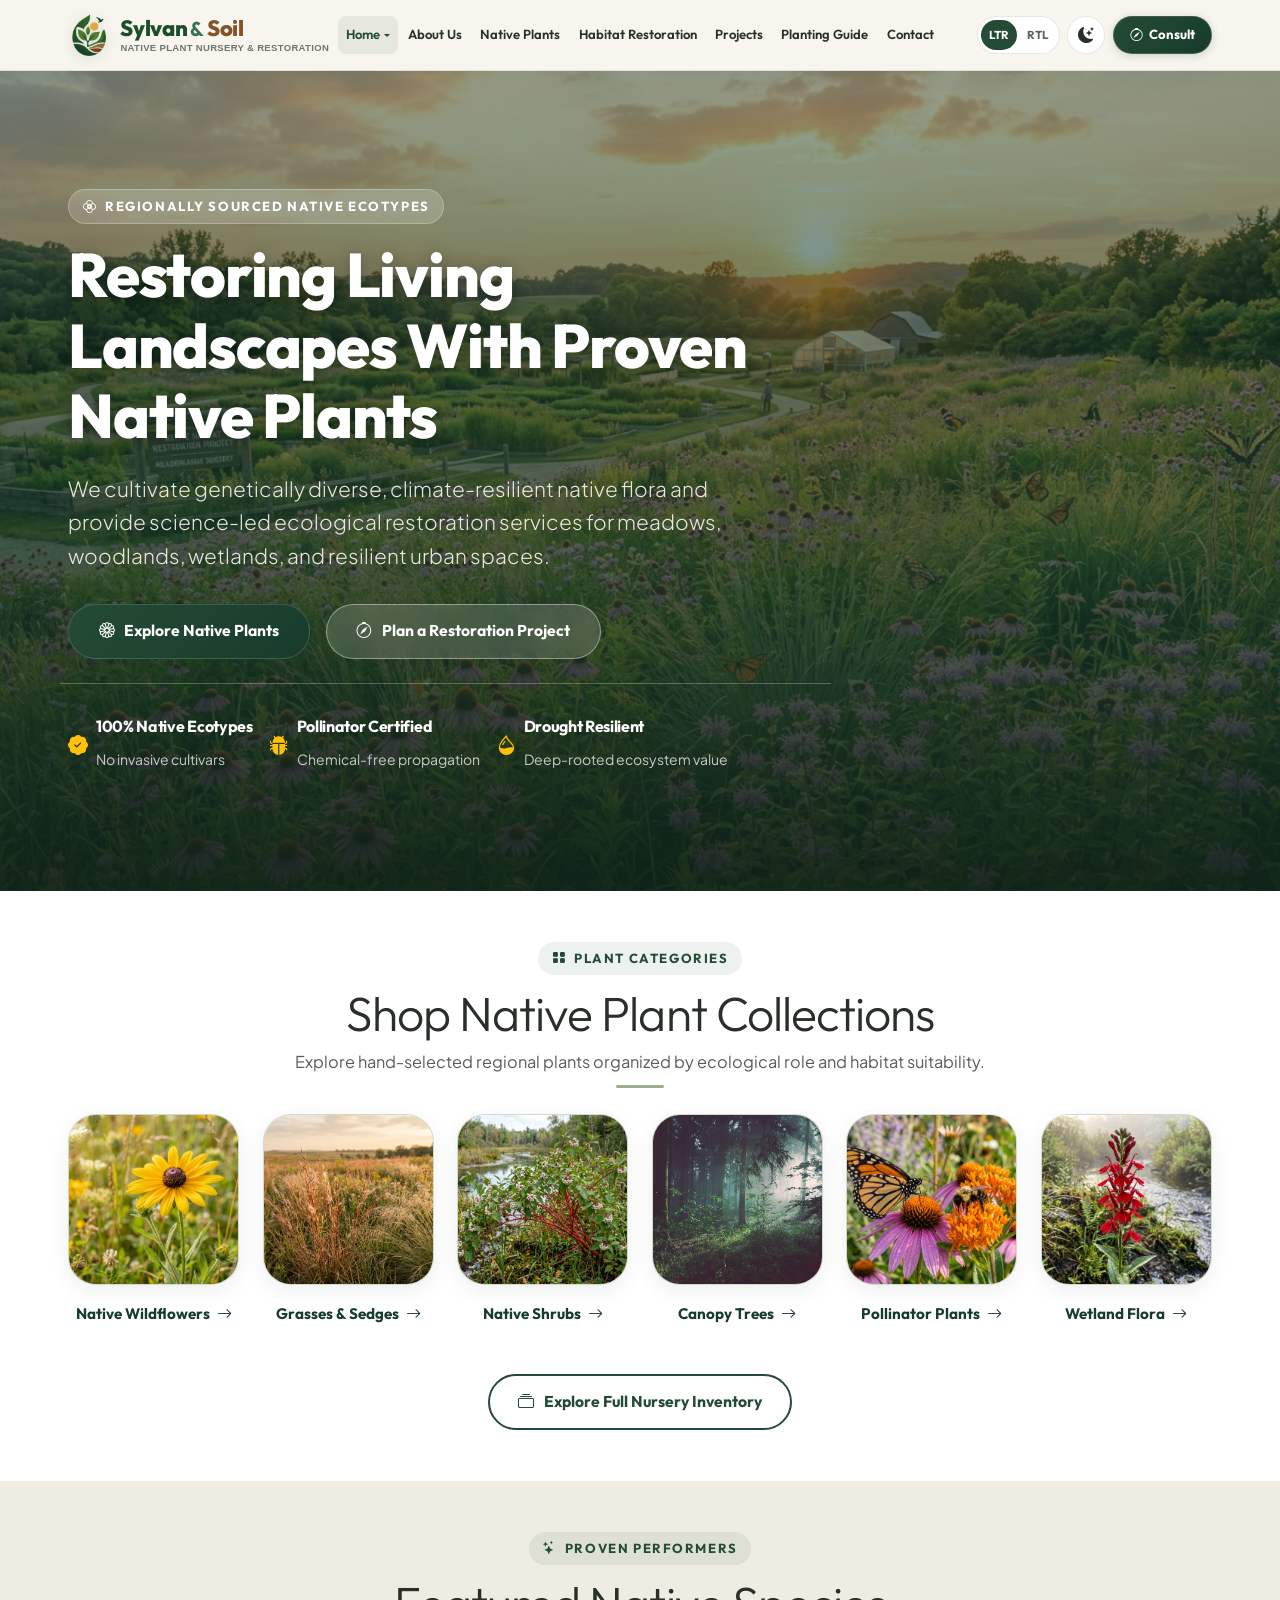
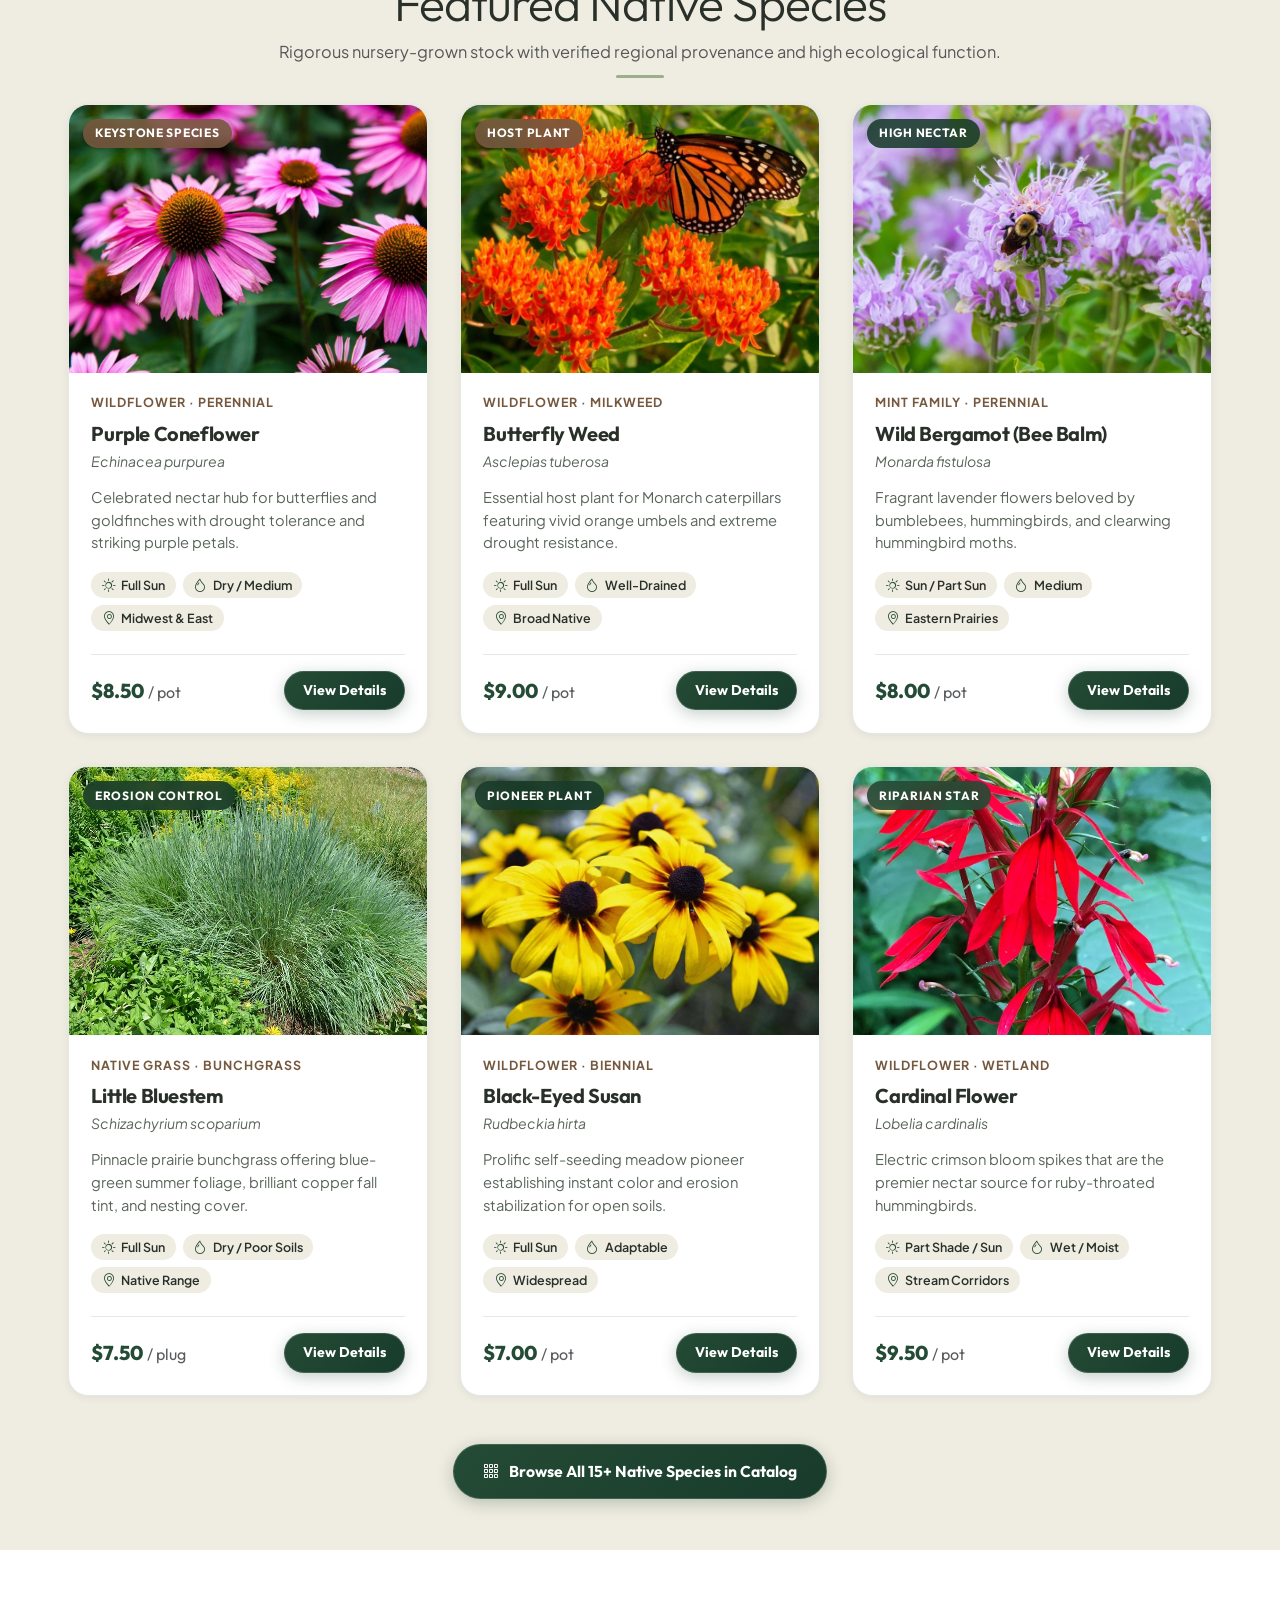
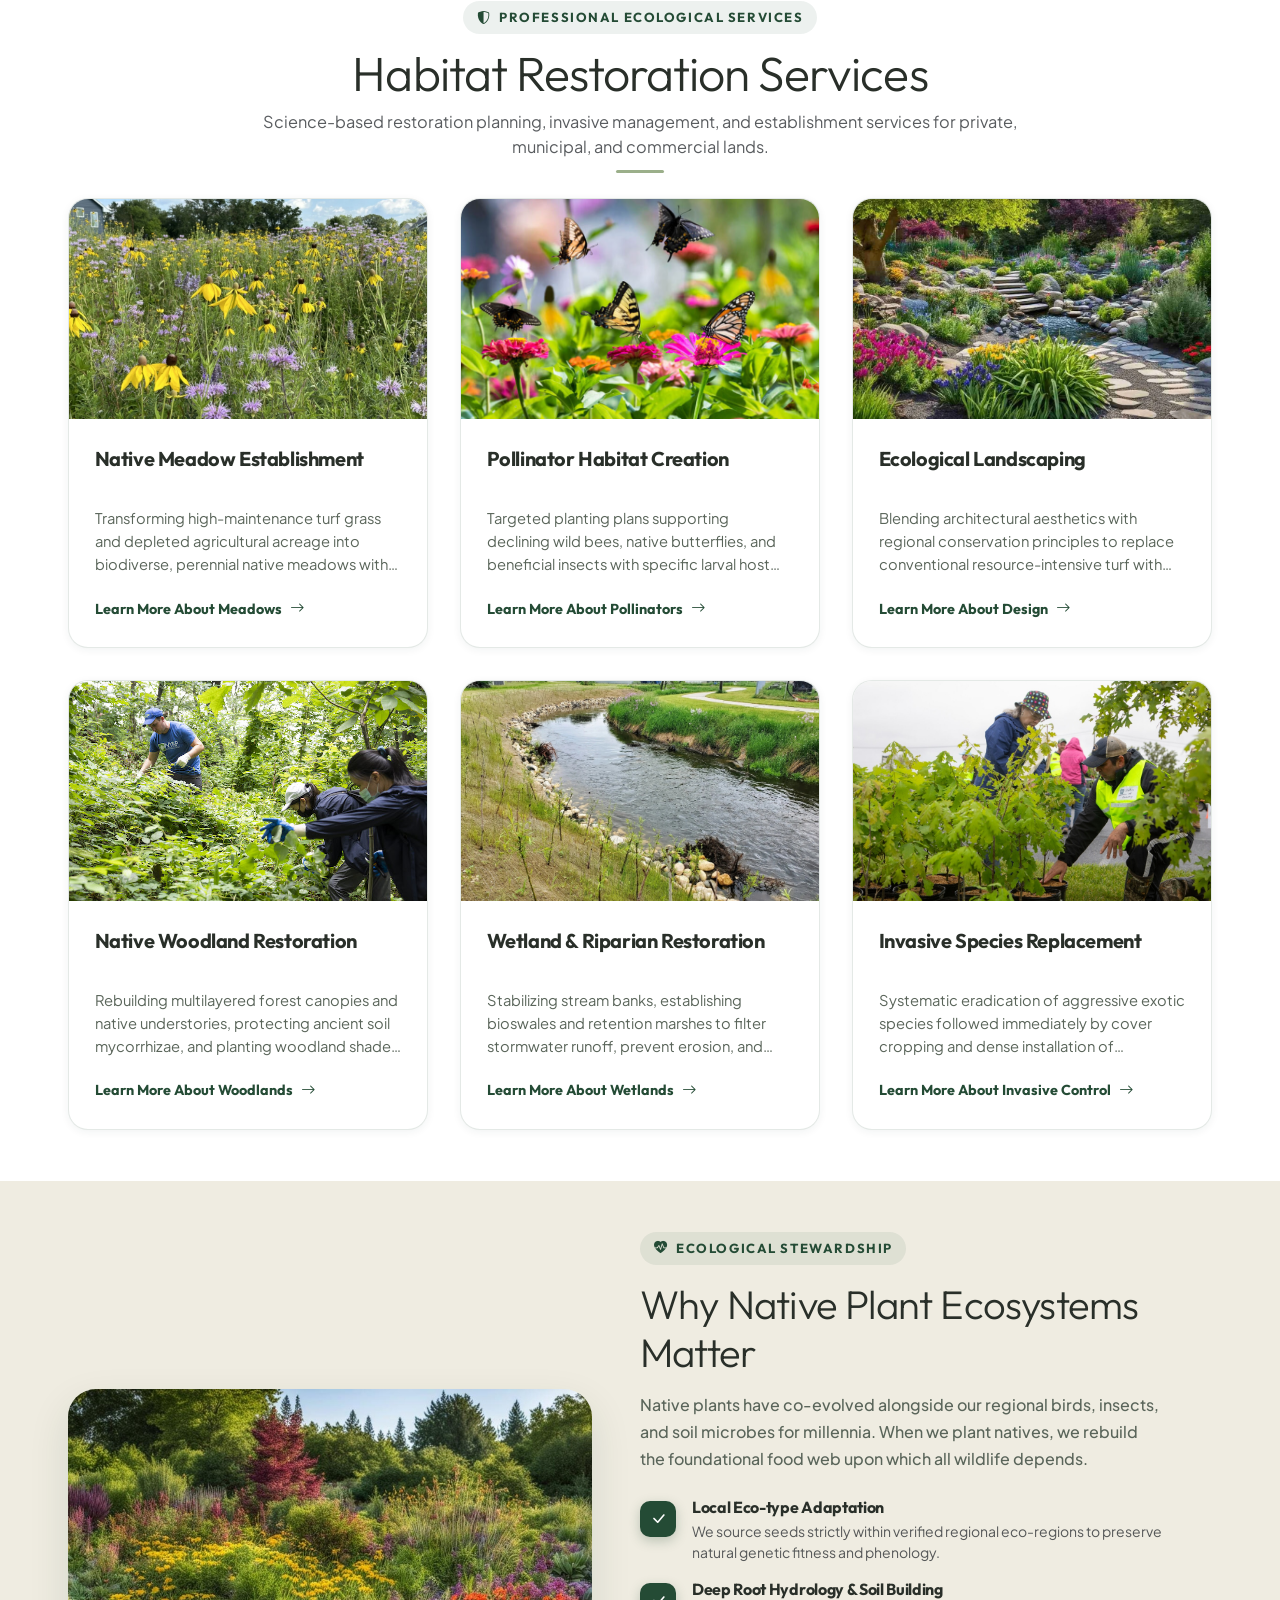
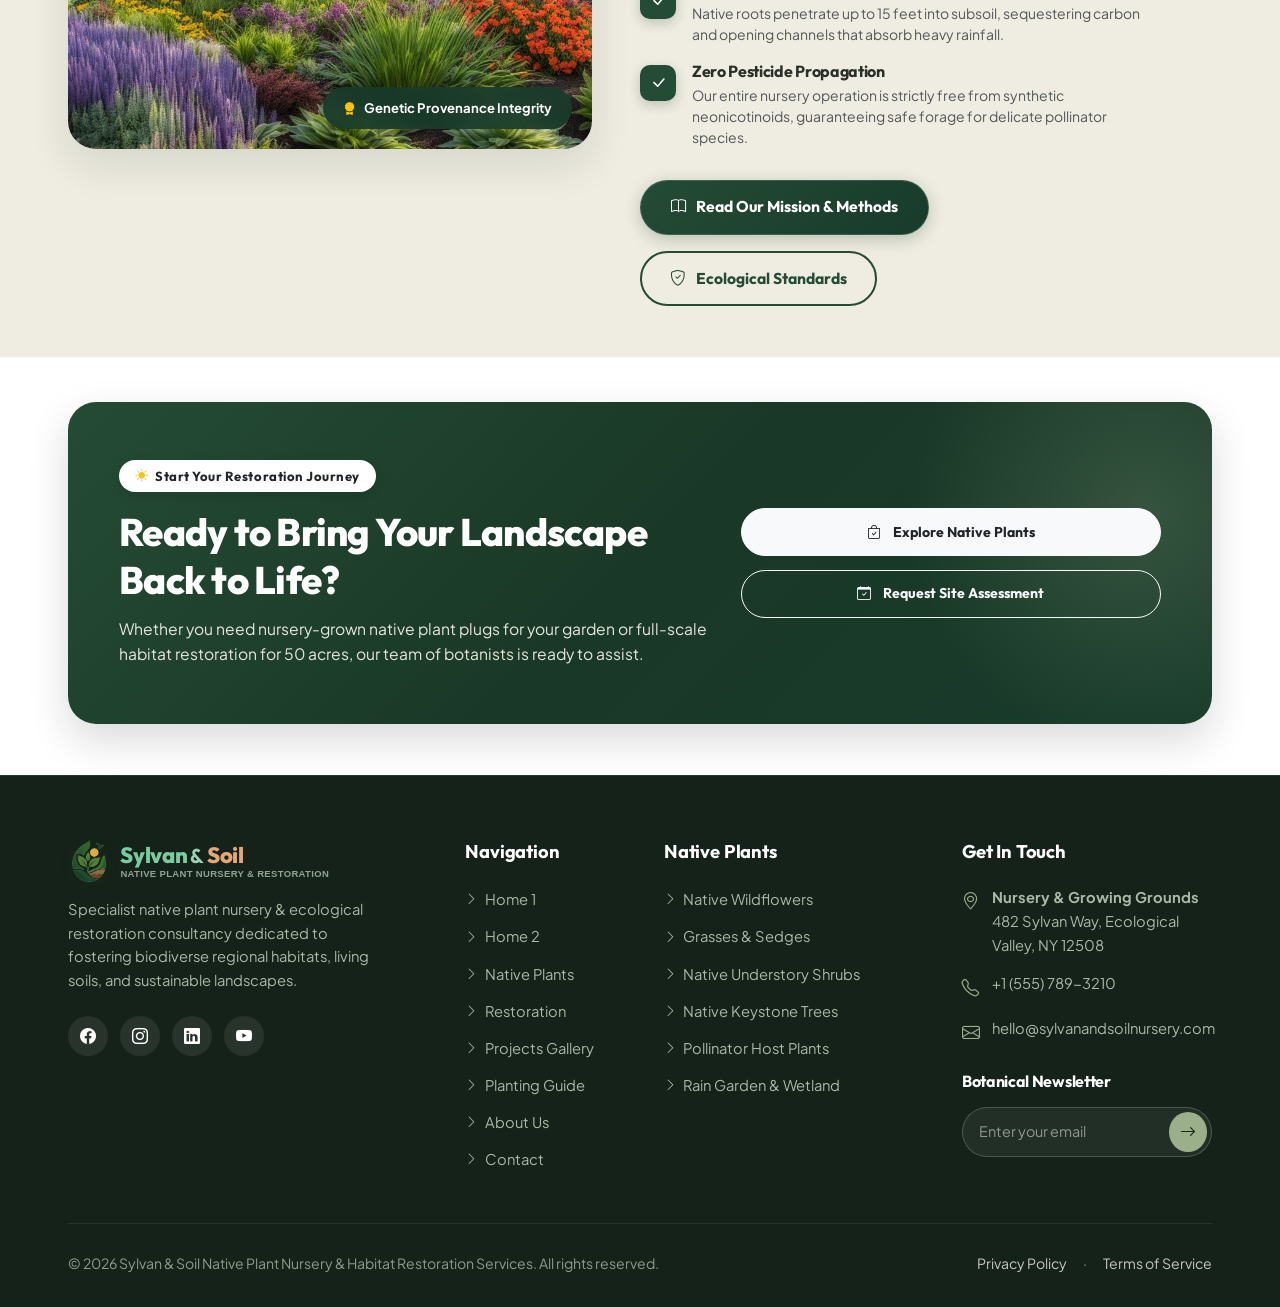
==== commit b5fbb780: "first commit" ====
--- a/index.html
+++ b/index.html
@@ -65,6 +65,9 @@
               </ul>
             </li>
             <li class="nav-item">
+              <a class="nav-link " href="about.html">About Us</a>
+            </li>
+            <li class="nav-item">
               <a class="nav-link " href="products.html">Native Plants</a>
             </li>
             <li class="nav-item">
@@ -75,9 +78,6 @@
             </li>
             <li class="nav-item">
               <a class="nav-link " href="planting-guide.html">Planting Guide</a>
-            </li>
-            <li class="nav-item">
-              <a class="nav-link " href="about.html">About Us</a>
             </li>
             <li class="nav-item">
               <a class="nav-link " href="contact.html">Contact</a>
@@ -141,6 +141,9 @@
             </div>
           </li>
           <li class="nav-item">
+            <a class="mobile-nav-link " href="about.html"><i class="bi bi-info-circle me-2 text-forest"></i> About Us</a>
+          </li>
+          <li class="nav-item">
             <a class="mobile-nav-link " href="products.html"><i class="bi bi-grid me-2 text-forest"></i> Native Plants</a>
           </li>
           <li class="nav-item">
@@ -151,9 +154,6 @@
           </li>
           <li class="nav-item">
             <a class="mobile-nav-link " href="planting-guide.html"><i class="bi bi-journal-bookmark me-2 text-forest"></i> Planting Guide</a>
-          </li>
-          <li class="nav-item">
-            <a class="mobile-nav-link " href="about.html"><i class="bi bi-info-circle me-2 text-forest"></i> About Us</a>
           </li>
           <li class="nav-item">
             <a class="mobile-nav-link " href="contact.html"><i class="bi bi-envelope me-2 text-forest"></i> Contact</a>
--- a/assets/css/style.css
+++ b/assets/css/style.css
@@ -209,7 +209,10 @@
   letter-spacing: 0.12em;
   color: var(--color-forest);
   background-color: rgba(36, 75, 53, 0.08);
-  padding: 0.3rem 0.85rem;
+  padding: 0.35rem 0.85rem;
+  padding-left: 0.85rem !important;
+  padding-right: 0.85rem !important;
+  padding-inline: 0.85rem !important;
   border-radius: var(--radius-pill);
   margin-bottom: 0.45rem;
 }
@@ -961,7 +964,8 @@
 /* Home 1 & Home 2 Fullscreen Hero (accounting for navbar) */
 .hero-fullscreen {
   min-height: calc(100svh - var(--navbar-height));
-  height: calc(100svh - var(--navbar-height));
+  height: auto;
+  padding: clamp(2.5rem, 5vw, 4.5rem) 0;
   position: relative;
   display: flex;
   align-items: center;
@@ -971,7 +975,7 @@
 @supports not (height: 100svh) {
   .hero-fullscreen {
     min-height: calc(100vh - var(--navbar-height));
-    height: calc(100vh - var(--navbar-height));
+    height: auto;
   }
 }
 
@@ -1155,10 +1159,10 @@
   position: absolute;
   inset: 0;
   background: linear-gradient(
-    135deg,
-    rgba(24, 59, 43, 0.88) 0%,
-    rgba(36, 75, 53, 0.78) 50%,
-    rgba(18, 37, 27, 0.92) 100%
+    180deg,
+    rgba(8, 20, 14, 0.72) 0%,
+    rgba(8, 20, 14, 0.60) 40%,
+    rgba(6, 16, 11, 0.88) 100%
   );
   z-index: 1;
 }
@@ -1167,42 +1171,66 @@
   position: relative;
   z-index: 2;
   text-align: center;
-  max-width: 820px;
+  max-width: 860px;
   margin: 0 auto;
+  padding: 0 1rem;
 }
 
 .page-hero h1 {
-  color: #FFFFFF;
-  font-size: clamp(2rem, 3.8vw, 3.2rem);
+  color: #FFFFFF !important;
+  font-size: clamp(2.1rem, 4vw, 3.4rem);
   font-weight: 800;
-  margin-bottom: 0.85rem;
+  margin-bottom: 0.95rem;
   letter-spacing: -0.02em;
+  text-shadow: 0 2px 14px rgba(0, 0, 0, 0.7), 0 1px 3px rgba(0, 0, 0, 0.9);
 }
 
 .page-hero p.lead {
-  color: rgba(247, 245, 237, 0.9);
-  font-size: clamp(0.98rem, 1.4vw, 1.18rem);
-  max-width: 650px;
+  color: #FFFFFF !important;
+  font-size: clamp(1rem, 1.45vw, 1.22rem);
+  max-width: 700px;
   margin: 0 auto;
-  line-height: 1.6;
+  line-height: 1.65;
+  font-weight: 450;
+  text-shadow: 0 2px 10px rgba(0, 0, 0, 0.75);
 }
 
 .page-breadcrumb {
   display: inline-flex;
   align-items: center;
-  gap: 0.5rem;
+  gap: 0.55rem;
   font-size: 0.88rem;
   font-weight: 600;
-  color: var(--color-sage);
-  margin-bottom: 1rem;
+  margin-bottom: 1.15rem;
+  background: rgba(0, 0, 0, 0.5);
+  backdrop-filter: blur(8px);
+  -webkit-backdrop-filter: blur(8px);
+  padding: 5px 16px;
+  border-radius: 50px;
+  border: 1px solid rgba(255, 255, 255, 0.25);
+  box-shadow: 0 4px 15px rgba(0, 0, 0, 0.25);
 }
 
 .page-breadcrumb a {
+  color: #F4F6F2 !important;
+  text-decoration: none;
+  transition: color 0.2s ease;
+  font-weight: 600;
+}
+
+.page-breadcrumb a:hover {
+  color: #5fe39d !important;
+  text-decoration: underline;
+}
+
+.page-breadcrumb i {
   color: rgba(255, 255, 255, 0.75);
-}
-
-.page-breadcrumb a:hover {
-  color: #FFFFFF;
+  font-size: 0.75rem;
+}
+
+.page-breadcrumb span {
+  color: #5fe39d !important;
+  font-weight: 700;
 }
 
 /* ================= BUTTONS ================= */
@@ -1504,11 +1532,14 @@
   display: flex !important;
   align-items: center !important;
   justify-content: space-between !important;
+  flex-wrap: wrap !important;
+  gap: 0.65rem !important;
   margin-top: auto !important;
   padding-top: 1rem;
   border-top: 1px solid var(--border-subtle);
   width: 100%;
   min-height: 48px;
+  box-sizing: border-box;
 }
 
 .product-price {
@@ -1517,6 +1548,20 @@
   font-weight: 800;
   color: var(--color-forest);
   line-height: 1;
+  flex-shrink: 0 !important;
+  white-space: nowrap !important;
+}
+
+.product-footer .btn-botanical,
+.product-footer .btn-sm-botanical,
+.product-footer a.btn-botanical {
+  width: auto !important;
+  min-width: 84px;
+  padding: 0.45rem 1.1rem !important;
+  font-size: 0.88rem !important;
+  white-space: nowrap !important;
+  flex-shrink: 0 !important;
+  margin-left: auto;
 }
 
 [data-bs-theme="dark"] .product-price,
@@ -1751,8 +1796,11 @@
   font-size: 1.25rem;
   font-weight: 700;
   margin-bottom: 0.65rem;
-  min-height: 1.65rem;
+  min-height: 3.25rem;
+  display: flex;
+  align-items: flex-start;
   line-height: 1.35;
+  flex-shrink: 0;
 }
 
 .service-desc {
@@ -1760,7 +1808,13 @@
   color: var(--text-muted);
   line-height: 1.55;
   margin-bottom: 1.25rem;
-  flex: 1 1 auto;
+  min-height: 4.4rem;
+  display: -webkit-box;
+  -webkit-line-clamp: 3;
+  -webkit-box-orient: vertical;
+  overflow: hidden;
+  text-overflow: ellipsis;
+  flex-shrink: 0;
 }
 
 .service-link {
@@ -1892,14 +1946,18 @@
 }
 
 .habitat-showcase-tag {
-  font-size: 0.75rem;
+  font-size: clamp(0.7rem, 0.78vw, 0.75rem);
   font-weight: 700;
   text-transform: uppercase;
-  letter-spacing: 0.07em;
+  letter-spacing: 0.05em;
   color: var(--color-forest);
-  margin-bottom: 0.4rem;
+  margin-bottom: 0.45rem;
   display: block;
+  white-space: nowrap !important;
+  overflow: hidden !important;
+  text-overflow: ellipsis !important;
   min-height: 1.25rem;
+  line-height: 1.25;
   flex-shrink: 0;
 }
 
@@ -1914,7 +1972,7 @@
   color: var(--text-main);
   margin-bottom: 0.6rem;
   line-height: 1.35;
-  min-height: 3.4rem;
+  min-height: 3.5rem;
   display: flex;
   align-items: flex-start;
   flex-shrink: 0;
@@ -1925,7 +1983,7 @@
   color: var(--text-muted);
   line-height: 1.55;
   margin-bottom: 1.15rem;
-  min-height: 4.2rem;
+  min-height: 4.4rem;
   display: -webkit-box;
   -webkit-line-clamp: 3;
   -webkit-box-orient: vertical;
@@ -1938,11 +1996,13 @@
   background: rgba(46, 85, 64, 0.04);
   border: 1px solid var(--border-subtle);
   border-radius: var(--radius-md);
-  padding: 0.85rem 1rem;
+  padding: 0.75rem 0.9rem;
   display: flex;
   flex-direction: column;
+  justify-content: center;
   gap: 0.45rem;
   margin-bottom: 1.25rem;
+  min-height: 4.6rem;
   flex-shrink: 0;
 }
 
@@ -1953,18 +2013,24 @@
 
 .habitat-perk-item {
   display: flex;
-  align-items: flex-start;
+  align-items: center;
   gap: 0.55rem;
-  font-size: 0.82rem;
+  font-size: clamp(0.75rem, 0.82vw, 0.82rem);
   color: var(--text-main);
   font-weight: 500;
-  line-height: 1.4;
+  line-height: 1.35;
+  white-space: nowrap;
+}
+
+.habitat-perk-item span {
+  white-space: nowrap;
+  overflow: hidden;
+  text-overflow: ellipsis;
 }
 
 .habitat-perk-item i {
   color: var(--color-forest);
   font-size: 0.95rem;
-  margin-top: 1px;
   flex-shrink: 0;
 }
 
@@ -2003,6 +2069,13 @@
 .habitat-showcase-card:hover .habitat-showcase-link {
   gap: 0.8rem;
   color: var(--color-botanical);
+}
+
+[data-bs-theme="dark"] .habitat-showcase-card:hover .habitat-showcase-link,
+html.dark .habitat-showcase-card:hover .habitat-showcase-link,
+[data-bs-theme="dark"] .habitat-showcase-link:hover,
+html.dark .habitat-showcase-link:hover {
+  color: #5fe39d !important;
 }
 
 /* 4. PROJECT GALLERY CARDS (MATHEMATICAL ALIGNMENT & EQUAL HEIGHTS) */
@@ -2135,7 +2208,7 @@
   width: 100%;
   text-align: center;
   justify-content: center;
-  margin-top: auto;
+  margin-top: 0;
   flex-shrink: 0;
 }
 
@@ -2670,13 +2743,75 @@
   margin-bottom: 0;
 }
 
+/* Contact Information Cards (Perfect height & content alignment) */
+.contact-info-card {
+  background-color: var(--bg-card);
+  border: 1px solid var(--border-subtle);
+  border-radius: var(--radius-xl);
+  padding: 1.75rem 1.5rem;
+  display: flex !important;
+  flex-direction: column !important;
+  height: 100% !important;
+  min-height: 100% !important;
+  box-sizing: border-box;
+  transition: transform 0.3s ease, box-shadow 0.3s ease;
+}
+
+.contact-info-card:hover {
+  transform: translateY(-4px);
+  box-shadow: var(--shadow-hover);
+  border-color: var(--color-forest);
+}
+
+.contact-info-card .contact-icon-wrap {
+  width: 48px;
+  height: 48px;
+  background: var(--color-forest);
+  color: #FFFFFF;
+  border-radius: 12px;
+  display: inline-flex;
+  align-items: center;
+  justify-content: center;
+  margin-bottom: 1.25rem;
+  flex-shrink: 0;
+}
+
+[data-bs-theme="dark"] .contact-info-card .contact-icon-wrap,
+html.dark .contact-info-card .contact-icon-wrap {
+  background: var(--color-sage);
+  color: #121914;
+}
+
+.contact-info-card h4 {
+  font-family: var(--font-display);
+  font-size: 1.2rem;
+  font-weight: 700;
+  margin-bottom: 0.75rem;
+  min-height: 2.2rem;
+  display: flex;
+  align-items: flex-start;
+  line-height: 1.3;
+  flex-shrink: 0;
+}
+
+.contact-info-card p {
+  font-size: 0.9rem;
+  color: var(--text-muted);
+  line-height: 1.6;
+  margin-bottom: 0;
+  overflow-wrap: anywhere;
+  word-break: break-word;
+  flex-grow: 1;
+}
+
 .cta-banner-btns {
   display: flex;
   flex-direction: column;
   gap: 0.85rem;
   width: 100%;
-  max-width: 300px;
+  max-width: 420px;
   margin-left: auto;
+  box-sizing: border-box;
 }
 
 .cta-banner-btns .btn {
@@ -2685,10 +2820,17 @@
   justify-content: center;
   gap: 0.5rem;
   font-family: var(--font-display);
-  font-size: 0.95rem;
+  font-size: clamp(0.85rem, 1.1vw, 0.95rem);
   font-weight: 700;
-  padding: 0.85rem 1.6rem !important;
-  white-space: nowrap;
+  padding: 0.75rem 1.25rem !important;
+  white-space: normal !important;
+  text-align: center;
+  line-height: 1.35;
+  min-height: 48px;
+  width: 100%;
+  max-width: 100%;
+  box-sizing: border-box;
+  border-radius: var(--radius-pill);
   transition: transform 0.25s ease, box-shadow 0.25s ease, background-color 0.25s ease;
 }
 
@@ -3121,10 +3263,11 @@
 }
 
 .provenance-metric-row {
-  display: flex;
-  justify-content: space-between;
-  align-items: center;
-  padding: 0.6rem 0;
+  display: grid;
+  grid-template-columns: 140px 1fr;
+  align-items: baseline;
+  gap: 0.75rem;
+  padding: 0.65rem 0;
   border-bottom: 1px dashed var(--border-subtle);
   font-size: 0.88rem;
 }
@@ -3134,12 +3277,24 @@
   padding-bottom: 0;
 }
 
+.provenance-metric-label {
+  color: var(--text-muted);
+  font-size: 0.86rem;
+  flex-shrink: 0;
+}
+
+.provenance-metric-val,
 .provenance-metric-row strong {
   color: var(--color-forest);
   font-family: var(--font-display);
-}
-
+  text-align: right;
+  line-height: 1.4;
+  word-break: break-word;
+}
+
+[data-bs-theme="dark"] .provenance-metric-val,
 [data-bs-theme="dark"] .provenance-metric-row strong,
+html.dark .provenance-metric-val,
 html.dark .provenance-metric-row strong {
   color: var(--color-sage);
 }
@@ -3438,7 +3593,40 @@
   display: flex;
   align-items: center;
   justify-content: space-between;
-  gap: 1rem;
+  gap: 0.75rem;
+  min-height: 64px;
+}
+
+.guild-bundle-info {
+  min-width: 0;
+  display: flex;
+  flex-direction: column;
+  justify-content: center;
+}
+
+.guild-bundle-units {
+  font-size: 0.8rem !important;
+  line-height: 1.3 !important;
+  color: var(--text-muted) !important;
+  white-space: nowrap !important;
+  overflow: hidden !important;
+  text-overflow: ellipsis !important;
+  margin-bottom: 0.15rem !important;
+}
+
+.guild-bundle-footer .guild-order-btn,
+.guild-bundle-footer .btn {
+  white-space: nowrap !important;
+  flex-shrink: 0 !important;
+  display: inline-flex !important;
+  align-items: center !important;
+  justify-content: center !important;
+  padding: 0.42rem 1rem !important;
+  font-size: 0.86rem !important;
+  height: 38px !important;
+  min-height: 38px !important;
+  max-height: 38px !important;
+  line-height: 1 !important;
 }
 
 .guild-price {
@@ -3446,6 +3634,7 @@
   font-size: 1.35rem;
   font-weight: 800;
   color: var(--color-forest);
+  line-height: 1.1;
 }
 
 [data-bs-theme="dark"] .guild-price {
@@ -4127,6 +4316,38 @@
   line-height: 1.45;
 }
 
+[data-bs-theme="dark"] .guide-uniform-text,
+html.dark .guide-uniform-text {
+  color: var(--text-muted, #A3B5A3) !important;
+}
+
+[data-bs-theme="dark"] .diagnostic-card,
+html.dark .diagnostic-card {
+  background: var(--bg-card, #18241D) !important;
+  border-color: var(--border-subtle) !important;
+}
+
+[data-bs-theme="dark"] .diagnostic-card-title,
+html.dark .diagnostic-card-title {
+  color: var(--text-main, #F4F6F2) !important;
+}
+
+[data-bs-theme="dark"] .diagnostic-item,
+html.dark .diagnostic-item {
+  background: rgba(255, 255, 255, 0.04) !important;
+  border-color: rgba(255, 255, 255, 0.08) !important;
+}
+
+[data-bs-theme="dark"] .diagnostic-key,
+html.dark .diagnostic-key {
+  color: var(--color-sage, #9BAF8A) !important;
+}
+
+[data-bs-theme="dark"] .diagnostic-val,
+html.dark .diagnostic-val {
+  color: var(--text-muted, #A3B5A3) !important;
+}
+
 /* ==========================================================================
    PROJECTS: EMPIRICAL TELEMETRY & HABITAT RECOVERY DASHBOARD
    ========================================================================== */
@@ -4271,22 +4492,31 @@
 }
 
 .hud-bottom-specs {
-  display: grid;
-  grid-template-columns: repeat(3, 1fr);
+  display: grid !important;
+  grid-template-columns: repeat(3, minmax(0, 1fr)) !important;
   gap: 8px;
-  background: rgba(14, 34, 25, 0.85);
+  background: rgba(14, 34, 25, 0.88);
   backdrop-filter: blur(8px);
   -webkit-backdrop-filter: blur(8px);
   border-radius: 12px;
   padding: 10px;
-  border: 1px solid rgba(255, 255, 255, 0.1);
+  border: 1px solid rgba(255, 255, 255, 0.12);
+  text-align: center;
+}
+
+.hud-stat-chip {
+  display: flex;
+  flex-direction: column;
+  align-items: center;
+  justify-content: center;
 }
 
 .hud-stat-chip small {
   display: block;
   font-size: 0.68rem;
   text-transform: uppercase;
-  color: rgba(255, 255, 255, 0.6);
+  color: rgba(255, 255, 255, 0.65);
+  letter-spacing: 0.04em;
 }
 
 .hud-stat-chip strong {
@@ -4294,7 +4524,8 @@
   font-size: 0.84rem;
   color: #ffffff;
   font-weight: 700;
-  margin-top: 1px;
+  margin-top: 2px;
+  white-space: nowrap;
 }
 
 .telemetry-data-terminal {
@@ -4444,13 +4675,14 @@
   color: var(--text-muted, #5f7467);
   line-height: 1.6;
   margin-bottom: 1.5rem;
-  min-height: 5.8rem;
+  min-height: 6.2rem;
 }
 
 .protocol-list {
   list-style: none;
   padding: 0;
-  margin: 0;
+  margin-top: auto !important;
+  margin-bottom: 0;
   border-top: 1px dashed #e3ede6;
   padding-top: 1.25rem;
   display: flex;
@@ -4460,17 +4692,44 @@
 
 .protocol-list li {
   display: flex;
-  align-items: center;
+  align-items: flex-start;
   gap: 0.65rem;
   font-size: 0.88rem;
   color: var(--text-dark, #233b2d);
   line-height: 1.45;
-  min-height: 1.5rem;
+  min-height: 2.75rem;
 }
 
 .protocol-list li i {
-  font-size: 1rem;
+  font-size: 0.95rem;
+  margin-top: 3px;
   flex-shrink: 0;
+}
+
+[data-bs-theme="dark"] .protocol-card,
+html.dark .protocol-card {
+  background: var(--bg-card, #18241D) !important;
+  border-color: var(--border-subtle) !important;
+}
+
+[data-bs-theme="dark"] .protocol-title,
+html.dark .protocol-title {
+  color: var(--text-main, #F4F6F2) !important;
+}
+
+[data-bs-theme="dark"] .protocol-desc,
+html.dark .protocol-desc {
+  color: var(--text-muted, #A3B5A3) !important;
+}
+
+[data-bs-theme="dark"] .protocol-list,
+html.dark .protocol-list {
+  border-top-color: var(--border-subtle, rgba(255, 255, 255, 0.12)) !important;
+}
+
+[data-bs-theme="dark"] .protocol-list li,
+html.dark .protocol-list li {
+  color: var(--text-main, #F4F6F2) !important;
 }
 
 /* ================= RESTORATION SHOWCASE GRID (HABITAT RESTORATION SERVICES) ================= */
@@ -4577,44 +4836,54 @@
 
 .restoration-specs-strip {
   display: flex;
-  flex-wrap: wrap;
-  align-items: center;
-  gap: 0.5rem;
-  min-height: 2.25rem;
-  margin-bottom: 1rem;
+  flex-wrap: nowrap;
+  align-items: center;
+  gap: 0.45rem;
+  min-height: 2.35rem;
+  margin-bottom: 0.85rem;
 }
 
 .restoration-specs-strip .spec-pill {
-  font-size: 0.76rem;
+  font-size: clamp(0.7rem, 0.76vw, 0.75rem);
   font-weight: 600;
   color: #2a4736;
   background: #f1f6f3;
   border: 1px solid #e1ece4;
-  padding: 4px 10px;
+  padding: 4px 8px;
   border-radius: 6px;
   display: inline-flex;
   align-items: center;
-  gap: 5px;
+  gap: 4px;
+  white-space: nowrap;
+  flex: 1 1 0;
+  justify-content: center;
+  min-width: 0;
 }
 
 .restoration-species-row {
   display: flex;
-  flex-wrap: wrap;
+  flex-wrap: nowrap;
   align-items: center;
   gap: 0.4rem;
-  min-height: 2.5rem;
-  margin-bottom: 1.25rem;
-  padding-bottom: 1rem;
+  min-height: 2.35rem;
+  margin-bottom: 1.15rem;
+  padding-bottom: 0.85rem;
   border-bottom: 1px solid #eef3ef;
 }
 
 .mini-species-chip {
-  font-size: 0.74rem;
+  font-size: clamp(0.68rem, 0.74vw, 0.74rem);
   color: #4a6354;
   background: #fafcfb;
   border: 1px dashed #d5e2d8;
-  padding: 3px 8px;
+  padding: 3px 6px;
   border-radius: 4px;
+  white-space: nowrap;
+  overflow: hidden;
+  text-overflow: ellipsis;
+  flex: 1 1 0;
+  text-align: center;
+  min-width: 0;
 }
 
 .restoration-card-link {
@@ -4627,13 +4896,60 @@
   color: var(--color-botanical, #43926c);
   text-decoration: none;
   transition: color 0.2s ease, transform 0.2s ease;
-  margin-top: auto;
+  margin-top: auto !important;
   padding-top: 0.25rem;
 }
 
 .restoration-card-link:hover {
   color: #1b2e23;
   transform: translateX(3px);
+}
+
+[data-bs-theme="dark"] .restoration-card,
+html.dark .restoration-card {
+  background: var(--bg-card, #18241D) !important;
+  border-color: var(--border-subtle) !important;
+}
+
+[data-bs-theme="dark"] .restoration-card-title,
+html.dark .restoration-card-title {
+  color: var(--text-main, #F4F6F2) !important;
+}
+
+[data-bs-theme="dark"] .restoration-card-tag,
+html.dark .restoration-card-tag {
+  color: var(--color-sage, #9BAF8A) !important;
+}
+
+[data-bs-theme="dark"] .restoration-card-desc,
+html.dark .restoration-card-desc {
+  color: var(--text-muted, #A3B5A3) !important;
+}
+
+[data-bs-theme="dark"] .restoration-specs-strip .spec-pill,
+html.dark .restoration-specs-strip .spec-pill {
+  background: rgba(255, 255, 255, 0.06) !important;
+  color: #C8DECB !important;
+  border-color: rgba(255, 255, 255, 0.12) !important;
+}
+
+[data-bs-theme="dark"] .mini-species-chip,
+html.dark .mini-species-chip {
+  background: rgba(255, 255, 255, 0.04) !important;
+  color: #B8D2BD !important;
+  border-color: rgba(255, 255, 255, 0.1) !important;
+}
+
+[data-bs-theme="dark"] .restoration-card-link,
+html.dark .restoration-card-link {
+  color: var(--color-sage, #9BAF8A) !important;
+}
+
+[data-bs-theme="dark"] .restoration-card:hover .restoration-card-link,
+html.dark .restoration-card:hover .restoration-card-link,
+[data-bs-theme="dark"] .restoration-card-link:hover,
+html.dark .restoration-card-link:hover {
+  color: #5fe39d !important;
 }
 
 /* ================= CLEAN RESTORATION TIMELINE (SIMPLE & CLEAN ROADMAP) ================= */
@@ -4768,6 +5084,152 @@
 }
 
 /* ==========================================================================
+   DARK MODE ENHANCEMENTS & UNIFORM CARD ALIGNMENT (ABOUT, GUIDES, RESTORATION)
+   ========================================================================== */
+
+/* 1. Clean Restoration Timeline in Dark Mode */
+[data-bs-theme="dark"] .clean-timeline-card,
+html.dark .clean-timeline-card {
+  background: var(--bg-card, #18241D) !important;
+  border-color: var(--border-subtle) !important;
+}
+
+[data-bs-theme="dark"] .timeline-clean-title,
+html.dark .timeline-clean-title {
+  color: var(--text-main, #F4F6F2) !important;
+}
+
+[data-bs-theme="dark"] .timeline-clean-desc,
+html.dark .timeline-clean-desc {
+  color: var(--text-muted, #A3B5A3) !important;
+}
+
+[data-bs-theme="dark"] .timeline-phase-badge,
+html.dark .timeline-phase-badge {
+  background: rgba(155, 175, 138, 0.18) !important;
+  color: var(--color-sage, #9BAF8A) !important;
+}
+
+[data-bs-theme="dark"] .timeline-clean-metric,
+html.dark .timeline-clean-metric {
+  background: rgba(255, 255, 255, 0.04) !important;
+  color: var(--color-sage, #9BAF8A) !important;
+  border-color: rgba(255, 255, 255, 0.08) !important;
+}
+
+/* 2. About Page Ecosystem Dynamics Card & Alignment */
+.ecosystem-dynamics-title {
+  min-height: 3.25rem;
+  display: flex;
+  align-items: flex-start;
+  font-size: 1.2rem;
+  line-height: 1.35;
+}
+
+.ecosystem-dynamics-desc {
+  min-height: 5.8rem;
+  line-height: 1.55;
+  margin-bottom: 0;
+}
+
+[data-bs-theme="dark"] .ecosystem-dynamics-title,
+html.dark .ecosystem-dynamics-title {
+  color: var(--text-main, #F4F6F2) !important;
+}
+
+[data-bs-theme="dark"] .ecosystem-dynamics-desc,
+html.dark .ecosystem-dynamics-desc {
+  color: var(--text-muted, #A3B5A3) !important;
+}
+
+[data-bs-theme="dark"] .about-stat-strip strong,
+html.dark .about-stat-strip strong {
+  color: #5fe39d !important;
+}
+
+[data-bs-theme="dark"] .step-num,
+html.dark .step-num {
+  background: rgba(155, 175, 138, 0.22) !important;
+  color: #5fe39d !important;
+}
+
+[data-bs-theme="dark"] .brand-mark,
+html.dark .brand-mark {
+  background: rgba(155, 175, 138, 0.18) !important;
+  color: #5fe39d !important;
+}
+
+[data-bs-theme="dark"] .text-success,
+html.dark .text-success {
+  color: #5fe39d !important;
+}
+
+[data-bs-theme="dark"] .case-study-title,
+html.dark .case-study-title {
+  color: var(--text-main, #F4F6F2) !important;
+}
+
+[data-bs-theme="dark"] .case-study-desc,
+html.dark .case-study-desc {
+  color: var(--text-muted, #A3B5A3) !important;
+}
+
+/* 3. Planting Guide Diagnostic Icon & Cards Dark Mode */
+[data-bs-theme="dark"] .diagnostic-icon-box,
+html.dark .diagnostic-icon-box {
+  background: rgba(155, 175, 138, 0.18) !important;
+  color: #5fe39d !important;
+}
+
+/* 4. Projects Empirical Telemetry Console Dark Mode */
+[data-bs-theme="dark"] .telemetry-console-card,
+html.dark .telemetry-console-card {
+  background: var(--bg-card, #18241D) !important;
+  border-color: var(--border-subtle) !important;
+}
+
+[data-bs-theme="dark"] .telemetry-title,
+html.dark .telemetry-title {
+  color: var(--text-main, #F4F6F2) !important;
+}
+
+[data-bs-theme="dark"] .telemetry-desc,
+html.dark .telemetry-desc {
+  color: var(--text-muted, #A3B5A3) !important;
+}
+
+/* 5. Home 2 Habitat Showcase Card Mathematical Line Alignment & Dark Mode Hover */
+.habitat-showcase-title {
+  min-height: 3.4rem !important;
+  display: flex !important;
+  align-items: flex-start !important;
+}
+
+.habitat-showcase-desc {
+  min-height: 4.4rem !important;
+  display: -webkit-box !important;
+  -webkit-line-clamp: 3 !important;
+  -webkit-box-orient: vertical !important;
+  overflow: hidden !important;
+  text-overflow: ellipsis !important;
+}
+
+.habitat-perks-box {
+  min-height: 4.6rem !important;
+}
+
+[data-bs-theme="dark"] .habitat-showcase-card:hover .habitat-showcase-link,
+html.dark .habitat-showcase-card:hover .habitat-showcase-link,
+[data-bs-theme="dark"] .habitat-showcase-link:hover,
+html.dark .habitat-showcase-link:hover,
+[data-bs-theme="dark"] .habitat-showcase-card:hover .habitat-showcase-link i,
+html.dark .habitat-showcase-card:hover .habitat-showcase-link i,
+[data-bs-theme="dark"] .habitat-showcase-link:hover i,
+html.dark .habitat-showcase-link:hover i {
+  color: #5fe39d !important;
+}
+
+/* ==========================================================================
    OFFICIAL BRAND LOGO COMPONENT (IMAGE EMBLEM + PROFESSIONAL TYPOGRAPHY)
    ========================================================================== */
 .brand-logo {
@@ -5076,6 +5538,13 @@
   transition: transform 0.28s ease, box-shadow 0.28s ease, border-color 0.28s ease;
   position: relative;
   overflow: hidden;
+  height: 100%;
+}
+
+.bento-card-body {
+  display: flex;
+  flex-direction: column;
+  flex-grow: 1;
 }
 
 .bento-card:hover {
@@ -5123,6 +5592,7 @@
   align-items: center;
   justify-content: center;
   font-size: 1.35rem;
+  flex-shrink: 0;
 }
 
 .bento-title {
@@ -5134,18 +5604,43 @@
   line-height: 1.3;
 }
 
+.bento-card:not(.bento-card-span-2):not(.bento-ribbon-card) .bento-title {
+  min-height: 3.8rem;
+  max-height: 3.8rem;
+  margin-bottom: 0.75rem;
+  line-height: 1.3;
+  display: flex;
+  align-items: flex-start;
+}
+
 .bento-desc {
   font-size: 0.94rem;
   color: var(--text-muted, #5f7467);
-  line-height: 1.6;
-  margin-bottom: 1.5rem;
+  line-height: 1.55;
+  margin-bottom: 1.25rem;
+}
+
+.bento-card:not(.bento-card-span-2):not(.bento-ribbon-card) .bento-desc {
+  min-height: 6rem;
+  flex-grow: 1;
 }
 
 .bento-specs-row {
   display: flex;
   flex-wrap: wrap;
   gap: 0.65rem;
+  margin-top: auto;
+  margin-bottom: 0.5rem;
+}
+
+.bento-card:not(.bento-card-span-2):not(.bento-ribbon-card) .bento-specs-row {
+  display: flex;
+  flex-direction: column;
+  align-items: flex-start;
+  gap: 0.55rem;
+  margin-top: auto !important;
   margin-bottom: 1.25rem;
+  min-height: 72px;
 }
 
 .bento-spec-pill {
@@ -5159,6 +5654,26 @@
   display: inline-flex;
   align-items: center;
   gap: 6px;
+  line-height: 1.3;
+  white-space: nowrap;
+}
+
+.bento-card-footer {
+  margin-top: auto !important;
+  height: 54px;
+  min-height: 54px;
+  display: flex;
+  align-items: center;
+  border-top: 1px solid var(--border-subtle, #e1ece4) !important;
+  padding-top: 0.75rem;
+}
+
+.bento-card-footer .small {
+  white-space: nowrap;
+  overflow: hidden;
+  text-overflow: ellipsis;
+  display: block;
+  width: 100%;
 }
 
 /* Bento Card with Integrated Media */
@@ -5227,4 +5742,321 @@
   line-height: 1.35;
 }
 
-
+/* ================= BENTO CARD & BADGE ALIGNMENT ENHANCEMENTS ================= */
+.bento-card-header {
+  display: flex !important;
+  justify-content: space-between !important;
+  align-items: center !important;
+  flex-wrap: wrap !important;
+  gap: 0.65rem !important;
+  margin-bottom: 1.25rem;
+}
+
+.bento-badge {
+  white-space: nowrap !important;
+  flex-shrink: 0 !important;
+}
+
+.bento-card-header .badge {
+  white-space: nowrap !important;
+  flex-shrink: 0 !important;
+}
+
+[data-bs-theme="dark"] .bento-card,
+html.dark .bento-card {
+  background: var(--bg-card, #18241D) !important;
+  border-color: var(--border-subtle) !important;
+}
+
+[data-bs-theme="dark"] .bento-title,
+html.dark .bento-title {
+  color: var(--text-main, #F4F6F2) !important;
+}
+
+[data-bs-theme="dark"] .bento-desc,
+html.dark .bento-desc {
+  color: var(--text-muted, #A3B5A3) !important;
+}
+
+[data-bs-theme="dark"] .bento-badge,
+html.dark .bento-badge {
+  background: rgba(155, 175, 138, 0.18) !important;
+  color: #5fe39d !important;
+  border: 1px solid rgba(95, 227, 157, 0.25) !important;
+}
+
+[data-bs-theme="dark"] .bento-spec-pill,
+html.dark .bento-spec-pill {
+  background: rgba(255, 255, 255, 0.05) !important;
+  color: #C8DECB !important;
+  border-color: rgba(255, 255, 255, 0.1) !important;
+}
+
+[data-bs-theme="dark"] .bento-icon-halo,
+html.dark .bento-icon-halo {
+  background: rgba(155, 175, 138, 0.18) !important;
+  color: #5fe39d !important;
+}
+
+/* ================= ABOUT STAT STRIP BALANCED EDITORIAL ALIGNMENT ================= */
+.about-stat-strip {
+  display: flex !important;
+  align-items: center !important;
+  justify-content: flex-start !important;
+  gap: clamp(1.25rem, 2.8vw, 3rem) !important;
+  width: 100% !important;
+}
+
+.about-stat-item {
+  display: flex !important;
+  flex-direction: column !important;
+  align-items: flex-start !important;
+  text-align: left !important;
+  flex-shrink: 0 !important;
+}
+
+.about-stat-item strong {
+  font-size: clamp(1.3rem, 1.8vw, 1.65rem) !important;
+  font-weight: 700 !important;
+  line-height: 1.2 !important;
+  margin-bottom: 0.25rem !important;
+  letter-spacing: -0.01em;
+}
+
+[data-bs-theme="dark"] .about-stat-item strong,
+html.dark .about-stat-item strong {
+  color: #5fe39d !important;
+}
+
+.about-stat-item span {
+  font-size: clamp(0.75rem, 0.9vw, 0.88rem) !important;
+  font-weight: 500 !important;
+  line-height: 1.35 !important;
+  white-space: nowrap !important;
+}
+
+[data-bs-theme="dark"] .about-stat-item span,
+html.dark .about-stat-item span {
+  color: var(--text-muted, #A3B5A3) !important;
+}
+
+.about-stat-divider {
+  width: 1px !important;
+  height: 42px !important;
+  background-color: var(--border-subtle, rgba(0, 0, 0, 0.12)) !important;
+  flex-shrink: 0 !important;
+}
+
+[data-bs-theme="dark"] .about-stat-divider,
+html.dark .about-stat-divider {
+  background-color: rgba(255, 255, 255, 0.15) !important;
+}
+
+
+
+/* ==========================================================================
+   CONTACT PAGE: INTERACTIVE MAP & BOTANICAL ACCORDION FAQ
+   ========================================================================== */
+
+.map-card-wrapper {
+  background: var(--bg-card);
+  border: 1px solid var(--border-subtle);
+  border-radius: var(--radius-xl);
+  overflow: hidden;
+  box-shadow: var(--shadow-sm);
+  padding: 0.65rem;
+}
+
+.map-frame-container {
+  border-radius: var(--radius-lg);
+  overflow: hidden;
+  position: relative;
+  min-height: 440px;
+}
+
+.map-frame-container iframe {
+  width: 100%;
+  height: 440px;
+  border: 0;
+  border-radius: var(--radius-lg);
+  display: block;
+}
+
+.map-floating-badge {
+  position: absolute;
+  bottom: 18px;
+  left: 18px;
+  background: rgba(255, 255, 255, 0.95);
+  backdrop-filter: blur(8px);
+  -webkit-backdrop-filter: blur(8px);
+  padding: 0.55rem 0.95rem;
+  border-radius: var(--radius-pill);
+  box-shadow: 0 4px 18px rgba(0, 0, 0, 0.16);
+  border: 1px solid rgba(0, 0, 0, 0.08);
+  z-index: 10;
+}
+
+[data-bs-theme="dark"] .map-floating-badge,
+html.dark .map-floating-badge {
+  background: rgba(20, 32, 24, 0.94);
+  border-color: rgba(255, 255, 255, 0.12);
+  box-shadow: 0 4px 20px rgba(0, 0, 0, 0.4);
+}
+
+[data-bs-theme="dark"] .map-floating-badge strong,
+html.dark .map-floating-badge strong {
+  color: #FFFFFF !important;
+}
+
+.badge-dot-pulse {
+  width: 10px;
+  height: 10px;
+  border-radius: 50%;
+  background: #2e7d32;
+  box-shadow: 0 0 0 0 rgba(46, 125, 50, 0.7);
+  animation: pulse-botanical-green 2s infinite;
+  flex-shrink: 0;
+}
+
+@keyframes pulse-botanical-green {
+  0% {
+    transform: scale(0.95);
+    box-shadow: 0 0 0 0 rgba(46, 125, 50, 0.7);
+  }
+  70% {
+    transform: scale(1);
+    box-shadow: 0 0 0 8px rgba(46, 125, 50, 0);
+  }
+  100% {
+    transform: scale(0.95);
+    box-shadow: 0 0 0 0 rgba(46, 125, 50, 0);
+  }
+}
+
+.map-access-guide {
+  background: var(--bg-card);
+  border: 1px solid var(--border-subtle);
+  border-radius: var(--radius-xl);
+  box-shadow: var(--shadow-sm);
+}
+
+.access-guide-icon {
+  width: 38px;
+  height: 38px;
+  border-radius: 50%;
+  background: rgba(36, 75, 53, 0.08);
+  color: var(--color-forest);
+  display: inline-flex;
+  align-items: center;
+  justify-content: center;
+  flex-shrink: 0;
+}
+
+[data-bs-theme="dark"] .access-guide-icon,
+html.dark .access-guide-icon {
+  background: rgba(155, 175, 138, 0.15);
+  color: var(--color-sage);
+}
+
+/* Botanical Accordion */
+.botanical-accordion {
+  display: flex;
+  flex-direction: column;
+  gap: 0.85rem;
+}
+
+.botanical-accordion .accordion-item {
+  background-color: var(--bg-card);
+  border: 1px solid var(--border-subtle);
+  border-radius: var(--radius-lg) !important;
+  overflow: hidden;
+  box-shadow: var(--shadow-sm);
+  transition: border-color 0.25s ease, box-shadow 0.25s ease;
+}
+
+.botanical-accordion .accordion-item:hover {
+  border-color: var(--color-forest);
+}
+
+[data-bs-theme="dark"] .botanical-accordion .accordion-item:hover,
+html.dark .botanical-accordion .accordion-item:hover {
+  border-color: var(--color-sage);
+}
+
+.botanical-accordion .accordion-button {
+  background-color: var(--bg-card);
+  color: var(--text-main);
+  font-family: var(--font-display);
+  font-weight: 700;
+  font-size: 1.02rem;
+  padding: 1.15rem 1.4rem;
+  box-shadow: none !important;
+  border-radius: var(--radius-lg) !important;
+  transition: all 0.25s ease;
+}
+
+.botanical-accordion .accordion-button:not(.collapsed) {
+  background-color: rgba(36, 75, 53, 0.05);
+  color: var(--color-forest);
+  border-bottom: 1px solid var(--border-subtle);
+  border-bottom-left-radius: 0 !important;
+  border-bottom-right-radius: 0 !important;
+}
+
+[data-bs-theme="dark"] .botanical-accordion .accordion-button:not(.collapsed),
+html.dark .botanical-accordion .accordion-button:not(.collapsed) {
+  background-color: rgba(155, 175, 138, 0.1);
+  color: var(--color-sage);
+}
+
+.botanical-accordion .accordion-button::after {
+  background-image: url("data:image/svg+xml,%3csvg xmlns='http://www.w3.org/2000/svg' viewBox='0 0 16 16' fill='%23244B35'%3e%3cpath fill-rule='evenodd' d='M1.646 4.646a.5.5 0 0 1 .708 0L8 10.293l5.646-5.647a.5.5 0 0 1 .708.708l-6 6a.5.5 0 0 1-.708 0l-6-6a.5.5 0 0 1 0-.708z'/%3e%3c/svg%3e");
+  transition: transform 0.3s ease;
+}
+
+[data-bs-theme="dark"] .botanical-accordion .accordion-button::after,
+html.dark .botanical-accordion .accordion-button::after {
+  background-image: url("data:image/svg+xml,%3csvg xmlns='http://www.w3.org/2000/svg' viewBox='0 0 16 16' fill='%238ab89a'%3e%3cpath fill-rule='evenodd' d='M1.646 4.646a.5.5 0 0 1 .708 0L8 10.293l5.646-5.647a.5.5 0 0 1 .708.708l-6 6a.5.5 0 0 1-.708 0l-6-6a.5.5 0 0 1 0-.708z'/%3e%3c/svg%3e");
+}
+
+.faq-icon-wrap {
+  width: 32px;
+  height: 32px;
+  border-radius: 50%;
+  background: rgba(36, 75, 53, 0.08);
+  color: var(--color-forest);
+  display: inline-flex;
+  align-items: center;
+  justify-content: center;
+  font-size: 0.95rem;
+  flex-shrink: 0;
+}
+
+[data-bs-theme="dark"] .faq-icon-wrap,
+html.dark .faq-icon-wrap {
+  background: rgba(155, 175, 138, 0.15);
+  color: var(--color-sage);
+}
+
+.botanical-accordion .accordion-body {
+  padding: 1.25rem 1.4rem 1.4rem 1.4rem;
+  color: var(--text-muted);
+  line-height: 1.65;
+  font-size: 0.95rem;
+}
+
+.faq-help-prompt {
+  background: var(--bg-card);
+  border: 1px solid var(--border-subtle);
+  box-shadow: var(--shadow-sm);
+}
+
+[dir="rtl"] .map-floating-badge {
+  left: auto;
+  right: 18px;
+}
+
+[dir="rtl"] .botanical-accordion .accordion-button::after {
+  margin-left: 0;
+  margin-right: auto;
+}
--- a/assets/css/responsive.css
+++ b/assets/css/responsive.css
@@ -139,22 +139,85 @@
     width: 50% !important;
   }
 
-  /* Split layout collapses into balanced stacks */
-  .hero-split-fullscreen {
-    min-height: auto !important;
-    padding: clamp(2.5rem, 5vw, 3.5rem) 0 !important;
-  }
-
-  .hero-split-fullscreen .row {
-    flex-direction: column !important;
-  }
-
-  .hero-split-image-wrap {
-    min-height: 380px !important;
-    max-height: 460px !important;
-    aspect-ratio: 16 / 10 !important;
-    margin-top: 1.5rem !important;
-    margin-bottom: 0 !important;
+  /* Split layout responsive behavior:
+     - Landscape Tablets & iPad Pro (992px to 1199.98px): Fullscreen hero height (100svh - navbar-height)
+     - Portrait Tablets (768px to 991.98px): Stacked vertically with full container width, not squished 50% */
+  @media (min-width: 992px) {
+    .hero-split-fullscreen {
+      min-height: calc(100svh - var(--navbar-height)) !important;
+      height: calc(100svh - var(--navbar-height)) !important;
+      padding: 0 !important;
+      display: flex !important;
+      align-items: center !important;
+    }
+    .hero-split-fullscreen .site-container {
+      height: 100%;
+      display: flex;
+      align-items: center;
+      width: 100%;
+    }
+    .hero-split-fullscreen .row {
+      flex-direction: row !important;
+      align-items: center !important;
+      width: 100%;
+      margin: 0 !important;
+    }
+    .hero-split-content {
+      flex: 0 0 50% !important;
+      max-width: 50% !important;
+      width: 50% !important;
+    }
+    .hero-split-image-col {
+      flex: 0 0 50% !important;
+      max-width: 50% !important;
+      width: 50% !important;
+    }
+    .hero-split-content h1 {
+      font-size: clamp(2.1rem, 3.2vw, 2.75rem) !important;
+      line-height: 1.18 !important;
+    }
+    .hero-split-image-wrap {
+      min-height: 380px !important;
+      max-height: 480px !important;
+      aspect-ratio: 4 / 3 !important;
+      margin-top: 0 !important;
+    }
+  }
+
+  @media (max-width: 991.98px) {
+    .hero-split-fullscreen {
+      min-height: auto !important;
+      padding: clamp(2.5rem, 5vw, 4rem) 0 !important;
+    }
+    .hero-split-fullscreen .row {
+      flex-direction: column !important;
+      align-items: stretch !important;
+    }
+    .hero-split-content,
+    .hero-split-image-col {
+      flex: 0 0 100% !important;
+      max-width: 100% !important;
+      width: 100% !important;
+    }
+    .hero-split-content h1 {
+      font-size: clamp(2rem, 4.2vw, 2.75rem) !important;
+      line-height: 1.22 !important;
+      max-width: 100% !important;
+    }
+    .hero-split-content p.lead {
+      max-width: 100% !important;
+      font-size: 1.05rem !important;
+      margin-bottom: 1.5rem !important;
+    }
+    .hero-split-image-wrap {
+      width: 100% !important;
+      max-width: 650px !important;
+      min-height: 320px !important;
+      max-height: 440px !important;
+      aspect-ratio: 16 / 10 !important;
+      margin-top: 1.5rem !important;
+      margin-bottom: 0 !important;
+    }
   }
 
   .editorial-media {
@@ -171,7 +234,9 @@
   }
 
   .cta-banner-btns .btn {
-    flex: 1 1 200px !important;
+    flex: 1 1 240px !important;
+    width: auto !important;
+    max-width: 100% !important;
   }
 }
 
@@ -256,6 +321,24 @@
 
   .hero-split-fullscreen .row {
     flex-direction: column !important;
+    align-items: stretch !important;
+  }
+
+  .hero-split-content,
+  .hero-split-image-col {
+    flex: 0 0 100% !important;
+    max-width: 100% !important;
+    width: 100% !important;
+  }
+
+  .hero-split-content h1 {
+    font-size: clamp(1.85rem, 5.5vw, 2.35rem) !important;
+    line-height: 1.22 !important;
+    max-width: 100% !important;
+  }
+
+  .hero-split-content p.lead {
+    max-width: 100% !important;
   }
 
   .hero-split-image-wrap {
@@ -264,6 +347,8 @@
     aspect-ratio: 16 / 10 !important;
     margin-top: 1.25rem !important;
     margin-bottom: 0 !important;
+    width: 100% !important;
+    max-width: 100% !important;
   }
 
   .hero-floating-stat {
@@ -348,6 +433,35 @@
     width: 100%;
   }
 
+  .product-footer .btn-botanical,
+  .product-footer .btn-sm-botanical,
+  .product-footer a.btn-botanical,
+  .guild-bundle-footer .btn-botanical,
+  .guild-bundle-footer .guild-order-btn,
+  .guild-bundle-footer a.btn-botanical,
+  .header-actions .btn-botanical,
+  .header-actions a.btn-botanical {
+    width: auto !important;
+    min-width: 80px;
+    padding: 0.42rem 0.95rem !important;
+    font-size: 0.85rem !important;
+    flex-shrink: 0 !important;
+    white-space: nowrap !important;
+  }
+
+  .product-footer {
+    display: flex !important;
+    align-items: center !important;
+    justify-content: space-between !important;
+    flex-wrap: wrap !important;
+    gap: 0.5rem !important;
+  }
+
+  .product-price {
+    flex-shrink: 0 !important;
+    white-space: nowrap !important;
+  }
+
   .product-specs {
     gap: 0.35rem;
   }
@@ -364,6 +478,58 @@
   .filter-tab-btn {
     padding: 0.4rem 0.85rem;
     font-size: 0.82rem;
+  }
+
+  .provenance-metric-row {
+    grid-template-columns: 1fr !important;
+    gap: 0.2rem !important;
+  }
+
+  .provenance-metric-val,
+  .provenance-metric-row strong {
+    text-align: left !important;
+  }
+
+  /* Empirical Telemetry Dashboard HUD on Mobile */
+  .telemetry-media-terminal {
+    margin: 8px !important;
+    min-height: 300px !important;
+  }
+
+  .telemetry-hud-overlay {
+    padding: 12px !important;
+  }
+
+  .hud-top-bar {
+    flex-wrap: wrap !important;
+    gap: 0.4rem !important;
+    justify-content: space-between !important;
+  }
+
+  .hud-live-pill {
+    font-size: 0.65rem !important;
+    padding: 3px 8px !important;
+  }
+
+  .hud-coords {
+    font-size: 0.72rem !important;
+  }
+
+  .hud-bottom-specs {
+    grid-template-columns: repeat(3, minmax(0, 1fr)) !important;
+    gap: 4px !important;
+    padding: 8px 6px !important;
+  }
+
+  .hud-stat-chip small {
+    font-size: 0.6rem !important;
+  }
+
+  .hud-stat-chip strong {
+    font-size: 0.75rem !important;
+    white-space: nowrap !important;
+    overflow: hidden !important;
+    text-overflow: ellipsis !important;
   }
 }
 
@@ -388,6 +554,35 @@
     padding-right: 0.75rem;
   }
 
+  .product-footer .btn-botanical,
+  .product-footer .btn-sm-botanical,
+  .product-footer a.btn-botanical,
+  .guild-bundle-footer .btn-botanical,
+  .guild-bundle-footer .guild-order-btn,
+  .guild-bundle-footer a.btn-botanical {
+    width: auto !important;
+    min-width: 72px;
+    padding: 0.35rem 0.75rem !important;
+    font-size: 0.78rem !important;
+    flex-shrink: 0 !important;
+    white-space: nowrap !important;
+  }
+
+  @media (max-width: 319.98px) {
+    .product-footer {
+      flex-direction: column !important;
+      align-items: stretch !important;
+      gap: 0.45rem !important;
+    }
+    .product-footer .btn-botanical,
+    .product-footer .btn-sm-botanical,
+    .product-footer a.btn-botanical {
+      width: 100% !important;
+      text-align: center !important;
+      margin-left: 0 !important;
+    }
+  }
+
   .brand-logo {
     gap: 0.35rem !important;
   }
@@ -507,10 +702,16 @@
 }
 
 /* Defensive rules against horizontal overflow across all sizes — PRESERVES STICKY NAVBAR */
-html, body {
+html {
   overflow-x: clip !important;
   max-width: 100%;
+}
+
+body {
+  max-width: 100%;
   width: 100%;
+  margin: 0;
+  position: relative;
 }
 
 .site-header {
@@ -716,8 +917,22 @@
   }
 
   .hud-bottom-specs {
-    grid-template-columns: 1fr !important;
-    gap: 4px !important;
+    grid-template-columns: repeat(3, minmax(0, 1fr)) !important;
+    gap: 6px !important;
+    padding: 8px 10px !important;
+    text-align: center !important;
+  }
+
+  .hud-top-bar {
+    flex-wrap: wrap !important;
+    gap: 0.4rem !important;
+    justify-content: space-between !important;
+    align-items: center !important;
+  }
+
+  .hud-coords {
+    white-space: nowrap !important;
+    font-size: 0.72rem !important;
   }
 
   .telemetry-terminal-footer {
@@ -802,5 +1017,57 @@
     margin-top: 1px !important;
     white-space: nowrap !important;
   }
-}
-
+
+  /* About Stat Strip on Mobile */
+  .about-stat-strip {
+    display: flex !important;
+    align-items: center !important;
+    justify-content: space-between !important;
+    gap: 0.45rem !important;
+    width: 100% !important;
+  }
+
+  .about-stat-item {
+    align-items: flex-start !important;
+    text-align: left !important;
+    flex: 1 1 auto !important;
+    min-width: 0 !important;
+  }
+
+  .about-stat-item strong {
+    font-size: 1.15rem !important;
+    margin-bottom: 0.15rem !important;
+  }
+
+  .about-stat-item span {
+    font-size: 0.68rem !important;
+    line-height: 1.25 !important;
+    white-space: normal !important;
+    word-break: break-word !important;
+  }
+
+  .about-stat-divider {
+    height: 34px !important;
+    margin: 0 0.15rem !important;
+  }
+}
+
+
+/* Contact Page: Map & FAQ Responsive Tweaks */
+@media (max-width: 767.98px) {
+  .map-frame-container,
+  .map-frame-container iframe {
+    height: 320px !important;
+    min-height: 320px !important;
+  }
+
+  .botanical-accordion .accordion-button {
+    font-size: 0.94rem !important;
+    padding: 1rem 1.15rem !important;
+  }
+
+  .botanical-accordion .accordion-body {
+    padding: 0.9rem 1.15rem 1.15rem 1.15rem !important;
+    font-size: 0.88rem !important;
+  }
+}
